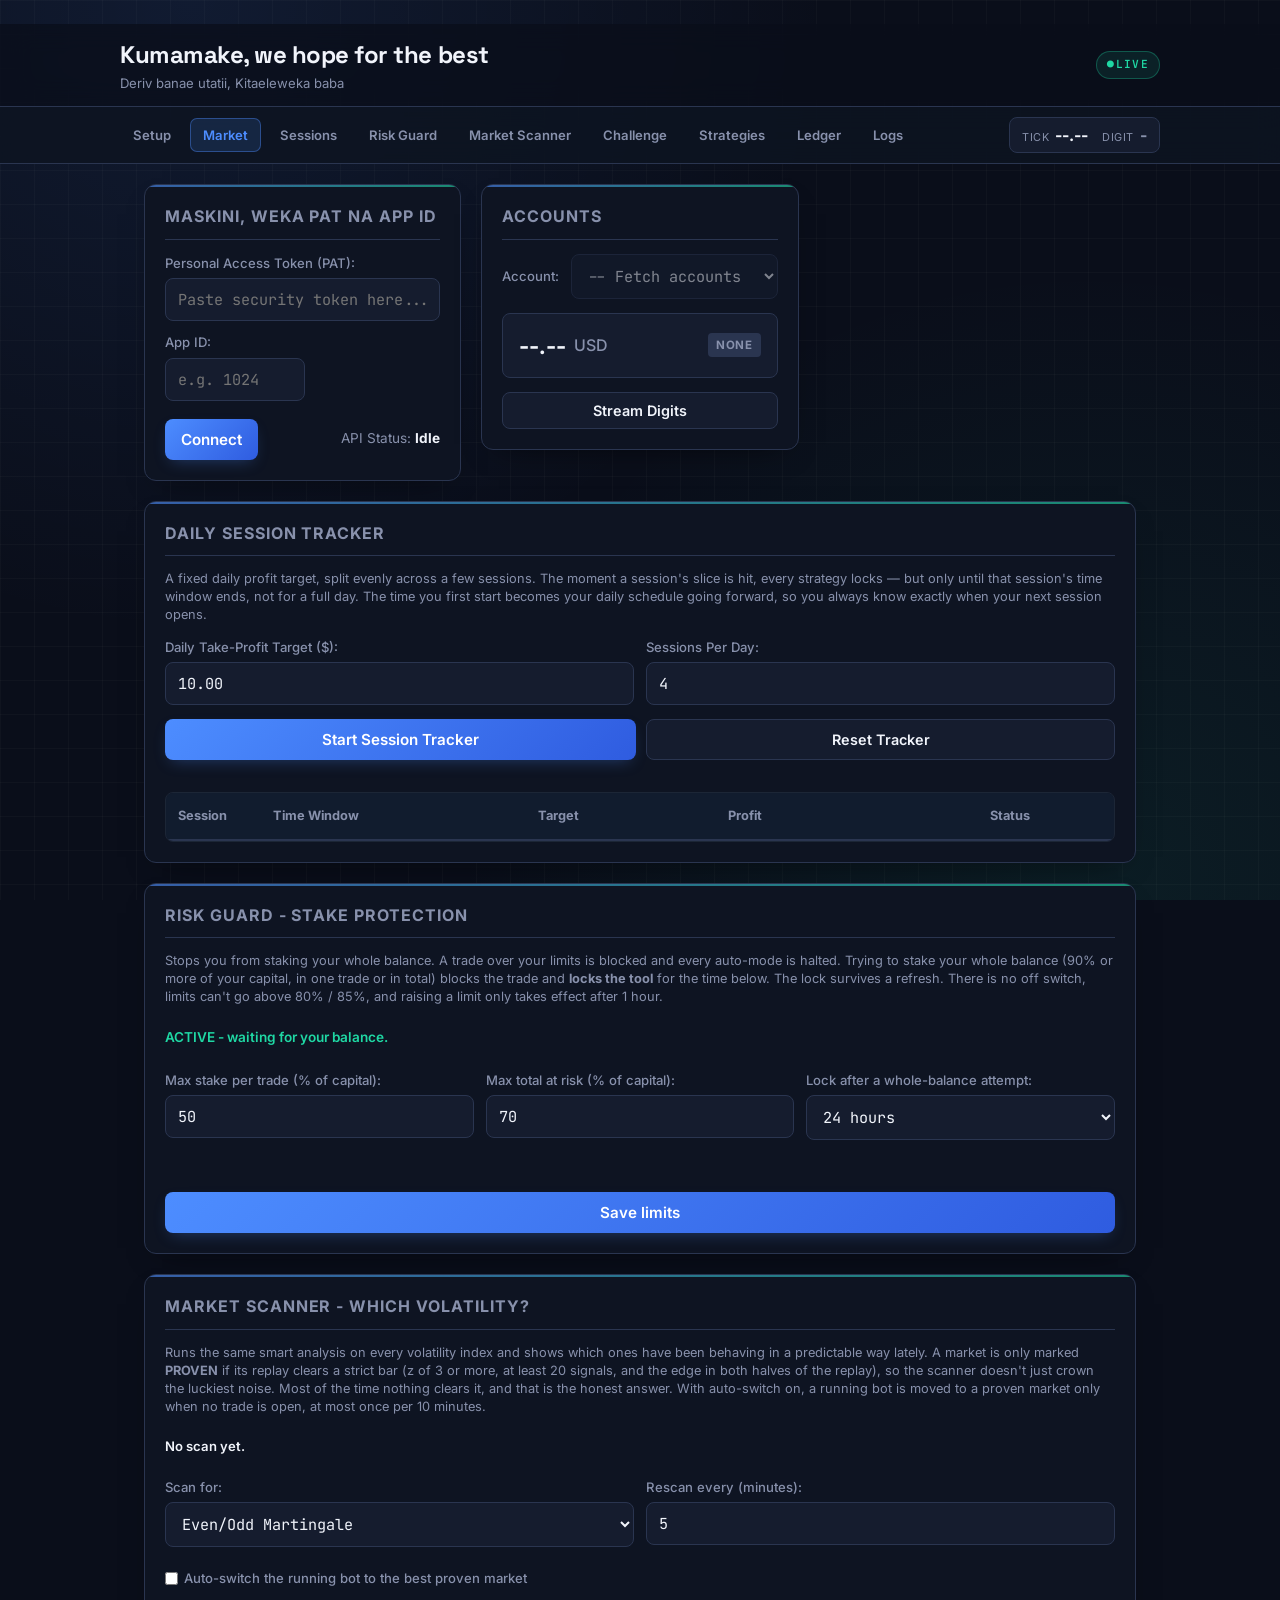
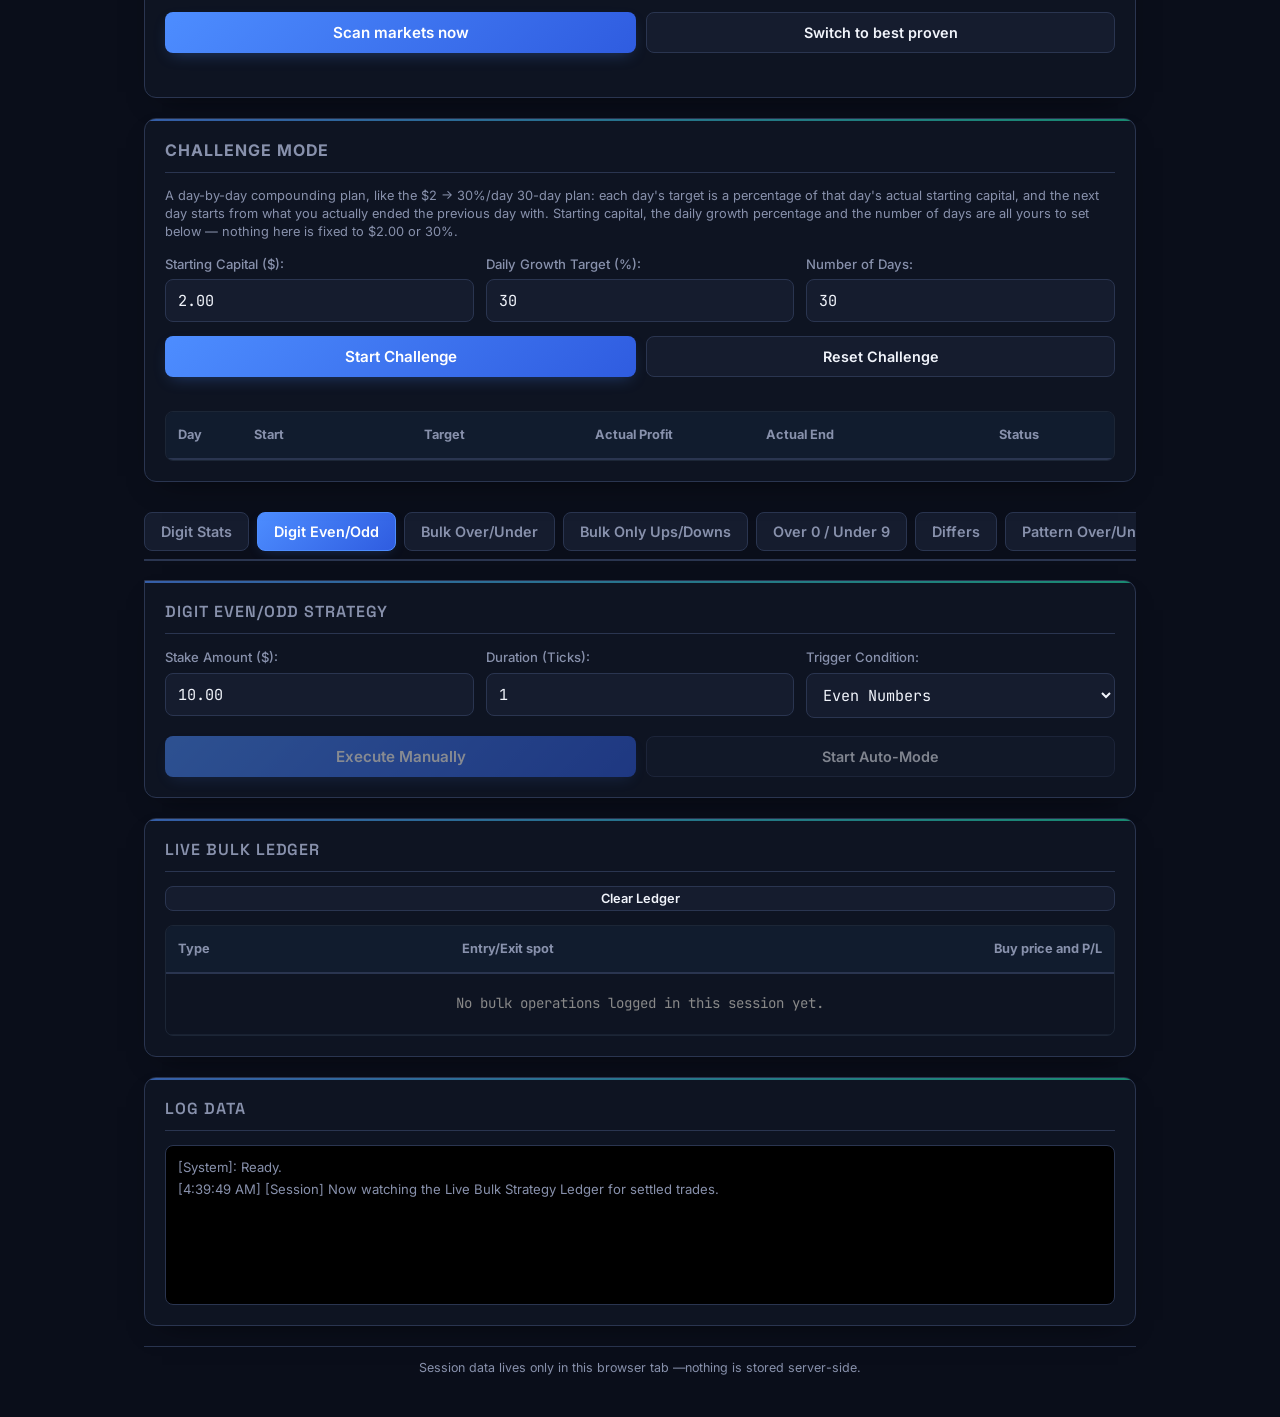
==== index.html @ 796b9112 "Add files via upload" ====
<!DOCTYPE html>
<html lang="en">

<head>
    <meta charset="UTF-8">
    <meta name="viewport" content="width=device-width, initial-scale=1.0">
    <title>WE, trade</title>
    <link rel="stylesheet" href="style.css">
</head>

<body>


    <div class="dashboard-container">

        <div class="app-topbar">
            <header>
                <h1>Kumamake, we hope for the best</h1>
                <p>Deriv banae utatii, Kitaeleweka baba</p>
            </header>
            <nav class="quick-nav">
                <div class="quick-nav-links">
                    <a href="#section-setup" class="quick-nav-link">Setup</a>
                    <a href="#section-market" class="quick-nav-link">Market</a>
                    <a href="#section-session" class="quick-nav-link">Sessions</a>
                    <a href="#section-riskguard" class="quick-nav-link">Risk Guard</a>
                    <a href="#section-scanner" class="quick-nav-link">Market Scanner</a>
                    <a href="#section-challenge" class="quick-nav-link">Challenge</a>
                    <a href="#section-strategies" class="quick-nav-link">Strategies</a>
                    <a href="#section-ledger" class="quick-nav-link">Ledger</a>
                    <a href="#section-logs" class="quick-nav-link">Logs</a>
                </div>
                <div class="quick-nav-ticker">
                    <span class="ticker-pair">
                        <span class="ticker-label">Tick</span>
                        <strong id="live-tick-value">--.--</strong>
                    </span>
                    <span class="ticker-pair">
                        <span class="ticker-label">Digit</span>
                        <strong id="live-digit-value" class="system-msg">-</strong>
                    </span>
                </div>
            </nav>
        </div>

        <!-- Credentials Panel -->
        <section class="card" id="section-setup">
            <h3><b>MASKINI, WEKA PAT NA APP ID</b></h3>
            <div class="form-row">
                <div class="form-group">
                    <label for="api-token">Personal Access Token (PAT):</label>
                    <input type="password" id="api-token" placeholder="Paste security token here...">
                </div>
                <div class="form-group" style="flex: 0 0 140px;">
                    <label for="app-id">App ID:</label>
                    <input type="text" id="app-id" placeholder="e.g. 1024">
                </div>
            </div>

            <div style="display: flex; justify-content: space-between; align-items: center; margin-top: 4px;">
                <button id="btn-fetch-accounts" class="btn-primary">Connect</button>
                <div style="font-size: 0.85rem; color: var(--text-secondary);">
                    API Status: <strong id="api-status" style="color: var(--text-primary);">Idle</strong>
                </div>
            </div>
        </section>
        <!-- tufetch accounts -->
        <section class="card" id="section-market">
            <h3><b>ACCOUNTS</b></h3>
            <div class="account-selection">
                <label for="account-dropdown">Account:</label>
                <select id="account-dropdown" disabled>
                    <option value="">-- Fetch accounts first --</option>
                </select>
            </div>

            <div class="balance-container-wrapper">
                <div class="balance-display">
                    <span id="active-balance">--.--</span>
                    <span id="active-currency">USD</span>
                    <div id="account-type-badge" class="badge">None</div>
                </div>

                <button id="btn-reset-balance" class="btn-secondary" style="display: none;">Reset Balance</button>
                <button id="btn-toggle-stream" class="btn-secondary" style="margin-top: 4px;"> Stream Digits
                    </button>

                <!-- deriv symbooo -->
                <div id="market-data-panel" style="display: none; margin-top: 12px; flex-direction: column; gap: 10px;">
                    <div class="form-group">
                        <label for="market-dropdown">Active Symbols:</label>
                        <select id="market-dropdown">
                            <option value="">-- Loading symbols... --</option>
                        </select>
                    </div>
                    <p style="font-size: 0.78rem; color: var(--text-secondary);">
                        Live tick &amp; last digit are pinned in the top bar &mdash; visible on every tab.
                    </p>
                </div>
            </div>
        </section>

        <!-- Daily Session Tracker -->
        <section class="card" id="section-session">
            <h3><b>DAILY SESSION TRACKER</b></h3>
            <p style="font-size: 0.8rem; color: var(--text-secondary);">
                A fixed daily profit target, split evenly across a few sessions. The moment a session's slice
                is hit, every strategy locks &mdash; but only until that session's time window ends, not for a
                full day. The time you first start becomes your daily schedule going forward, so you always
                know exactly when your next session opens.
            </p>

            <div class="form-row" id="session-setup-row">
                <div class="form-group">
                    <label for="session-daily-target">Daily Take-Profit Target ($):</label>
                    <input type="number" id="session-daily-target" value="10.00" min="0.50" step="0.50">
                </div>
                <div class="form-group">
                    <label for="session-count">Sessions Per Day:</label>
                    <input type="number" id="session-count" value="4" min="2" max="8" step="1">
                </div>
            </div>

            <div style="display: flex; gap: 10px;">
                <button id="btn-start-session" class="btn-primary" style="flex: 1;">Start Session Tracker</button>
                <button id="btn-reset-session" class="btn-secondary" style="flex: 1;">Reset Tracker</button>
            </div>

            <div id="session-status-banner" class="challenge-banner" style="display: none;"></div>

            <p id="session-schedule-note" style="font-size: 0.78rem; color: var(--text-secondary); margin-top: 4px;"></p>

            <div class="balance-display" id="session-progress-display"
                style="display: none; flex-direction: column; align-items: stretch; gap: 8px;">
                <div
                    style="display: flex; justify-content: space-between; flex-wrap: wrap; gap: 6px; font-size: 0.85rem; font-family: var(--font-body); color: var(--text-secondary); font-weight: 500;">
                    <span id="session-current-label" style="color: var(--text-primary);">Day 1 &middot; Session 1 of 4</span>
                    <span>Session P/L: <strong id="session-profit-label" style="color: var(--text-primary);">0.00</strong>
                        / <strong id="session-target-label" style="color: var(--text-primary);">0.00</strong> USD</span>
                </div>
                <div class="challenge-progress-track">
                    <div id="session-progress-fill" class="challenge-progress-fill"></div>
                </div>
            </div>

            <div class="table-container" style="max-height: 480px;">
                <table class="ledger-table challenge-table">
                    <thead>
                        <tr>
                            <th style="width: 10%;">Session</th>
                            <th style="width: 28%;">Time Window</th>
                            <th style="width: 20%;">Target</th>
                            <th style="width: 20%;">Profit</th>
                            <th style="width: 22%; text-align: center;">Status</th>
                        </tr>
                    </thead>
                    <tbody id="session-table-body">
                        <!-- populated dynamically by app.js -->
                    </tbody>
                </table>
            </div>
        </section>

        <!-- Compounding Challenge Mode -->
        <!-- Risk Guard: stake protection -->
        <section class="card" id="section-riskguard">
            <h3><b>RISK GUARD - STAKE PROTECTION</b></h3>
            <p style="font-size: 0.8rem; color: var(--text-secondary); margin-bottom: 8px;">
                Stops you from staking your whole balance. A trade over your limits is blocked and every auto-mode is halted.
                Trying to stake your whole balance (90% or more of your capital, in one trade or in total) blocks the trade and
                <strong>locks the tool</strong> for the time below. The lock survives a refresh. There is no off switch, limits can't
                go above 80% / 85%, and raising a limit only takes effect after 1 hour.
            </p>
            <div id="rg-status" style="font-size: 0.85rem; font-weight: 600; margin-bottom: 10px;">ACTIVE - waiting for your balance.</div>
            <div class="form-row">
                <div class="form-group"><label>Max stake per trade (% of capital):</label>
                    <input type="number" id="rg-max-trade" value="50" min="5" max="80" step="5"></div>
                <div class="form-group"><label>Max total at risk (% of capital):</label>
                    <input type="number" id="rg-max-exposure" value="70" min="5" max="85" step="5"></div>
                <div class="form-group"><label>Lock after a whole-balance attempt:</label>
                    <select id="rg-lock-hours">
                        <option value="1">1 hour</option><option value="6">6 hours</option><option value="12">12 hours</option>
                        <option value="24" selected>24 hours</option><option value="72">72 hours</option>
                    </select></div>
            </div>
            <p id="rg-pending" style="font-size: 0.75rem; color: var(--text-secondary); min-height: 1em; margin-top: 6px;"></p>
            <button id="btn-rg-save" class="btn-primary" style="margin-top: 6px; width: 100%;">Save limits</button>
        </section>

        <!-- Market Scanner -->
        <section class="card" id="section-scanner">
            <h3><b>MARKET SCANNER - WHICH VOLATILITY?</b></h3>
            <p style="font-size: 0.8rem; color: var(--text-secondary); margin-bottom: 8px;">
                Runs the same smart analysis on every volatility index and shows which ones have been behaving in a predictable way lately.
                A market is only marked <strong>PROVEN</strong> if its replay clears a strict bar (z of 3 or more, at least 20 signals, and the edge
                in both halves of the replay), so the scanner doesn't just crown the luckiest noise. Most of the time nothing clears it, and that is
                the honest answer. With auto-switch on, a running bot is moved to a proven market only when no trade is open, at most once per 10 minutes.
            </p>
            <div id="sc-status" style="font-size: 0.82rem; font-weight: 600; margin-bottom: 8px;">No scan yet.</div>
            <div class="form-row">
                <div class="form-group"><label>Scan for:</label>
                    <select id="sc-mode"><option value="EVENODD" selected>Even/Odd Martingale</option><option value="MAGIC">Magic Recovery (its current trade)</option></select></div>
                <div class="form-group"><label>Rescan every (minutes):</label>
                    <input type="number" id="sc-interval" value="5" min="2" max="60" step="1"></div>
            </div>
            <label style="display: flex; align-items: center; gap: 6px; font-size: 0.82rem; margin-top: 8px;">
                <input type="checkbox" id="sc-auto" style="width: auto;"> Auto-switch the running bot to the best proven market</label>
            <div style="display: flex; gap: 10px; margin-top: 10px;">
                <button id="btn-sc-scan" class="btn-primary" style="flex: 1;">Scan markets now</button>
                <button id="btn-sc-switch" class="btn-secondary" style="flex: 1;">Switch to best proven</button>
            </div>
            <div id="sc-results" style="margin-top: 10px; overflow-x: auto;"></div>
        </section>

        <section class="card" id="section-challenge">
            <h3><b>CHALLENGE MODE</b></h3>
            <p style="font-size: 0.8rem; color: var(--text-secondary);">
                A day-by-day compounding plan, like the $2 &rarr; 30%/day 30-day plan: each day's target is a
                percentage of that day's actual starting capital, and the next day starts from what you actually
                ended the previous day with. Starting capital, the daily growth percentage and the number of days
                are all yours to set below &mdash; nothing here is fixed to $2.00 or 30%.
            </p>

            <div class="form-row" id="challenge-setup-row">
                <div class="form-group">
                    <label for="challenge-starting-capital">Starting Capital ($):</label>
                    <input type="number" id="challenge-starting-capital" value="2.00" min="0.10" step="0.10">
                </div>
                <div class="form-group">
                    <label for="challenge-daily-pct">Daily Growth Target (%):</label>
                    <input type="number" id="challenge-daily-pct" value="30" min="1" max="200" step="1">
                </div>
                <div class="form-group">
                    <label for="challenge-days">Number of Days:</label>
                    <input type="number" id="challenge-days" value="30" min="1" max="365" step="1">
                </div>
            </div>

            <div style="display: flex; gap: 10px;">
                <button id="btn-start-challenge" class="btn-primary" style="flex: 1;">Start Challenge</button>
                <button id="btn-reset-challenge" class="btn-secondary" style="flex: 1;">Reset Challenge</button>
            </div>

            <div id="challenge-status-banner" class="challenge-banner" style="display: none;"></div>

            <div class="balance-display" id="challenge-progress-display"
                style="display: none; flex-direction: column; align-items: stretch; gap: 8px;">
                <div
                    style="display: flex; justify-content: space-between; flex-wrap: wrap; gap: 6px; font-size: 0.85rem; font-family: var(--font-body); color: var(--text-secondary); font-weight: 500;">
                    <span id="challenge-current-label" style="color: var(--text-primary);">Day 1 of 30</span>
                    <span>Day P/L: <strong id="challenge-profit-label" style="color: var(--text-primary);">0.00</strong>
                        / <strong id="challenge-target-label" style="color: var(--text-primary);">0.00</strong> USD</span>
                </div>
                <div class="challenge-progress-track">
                    <div id="challenge-progress-fill" class="challenge-progress-fill"></div>
                </div>
            </div>

            <div style="display: flex; justify-content: flex-end; margin-top: 6px;">
                <button id="btn-toggle-challenge-table" class="btn-secondary" style="padding: 6px 14px; font-size: 0.8rem;">View All Days</button>
            </div>

            <div class="table-container" style="max-height: 480px;">
                <table class="ledger-table challenge-table">
                    <thead>
                        <tr>
                            <th style="width: 8%;">Day</th>
                            <th style="width: 18%;">Start</th>
                            <th style="width: 18%;">Target</th>
                            <th style="width: 18%;">Actual Profit</th>
                            <th style="width: 18%;">Actual End</th>
                            <th style="width: 20%; text-align: center;">Status</th>
                        </tr>
                    </thead>
                    <tbody id="challenge-table-body">
                        <!-- populated dynamically by app.js -->
                    </tbody>
                </table>
            </div>
        </section>

        <!--Strategy Tabs Navigation -->
        <div class="tabs-navigation" id="section-strategies">
            <button class="tab-btn" data-target="tab-digit-stats">Digit Stats</button>
            <button class="tab-btn active" data-target="tab-even-odd">Digit Even/Odd</button>
            <button class="tab-btn" data-target="tab-bulk-ou">Bulk Over/Under</button>
            <button class="tab-btn" data-target="tab-bulk-oud">Bulk Only Ups/Downs</button>
            <button class="tab-btn" data-target="tab-bulk-eo">Over 0 / Under 9</button>
            <button class="tab-btn" data-target="tab-bulk-tn">Differs</button>
            <button class="tab-btn" data-target="tab-pattern-ou">Pattern Over/Under</button>
            <button class="tab-btn" data-target="tab-pattern-o1u8">Over 1 / Under 8</button>
            <button class="tab-btn" data-target="tab-rise-fall">Rise/Fall Signal</button>
            <button class="tab-btn" data-target="tab-bulk-rf">Bulk Rise/Fall</button>
            <button class="tab-btn" data-target="tab-hedging">Hedging Tool</button>
            <button class="tab-btn" data-target="tab-run-flip">Counter-Trend Runs</button>
            <button class="tab-btn" data-target="tab-parity-beast">Even/Odd Martingale</button>
            <button class="tab-btn" data-target="tab-sentinel">Sentinel (Flat Differs)</button>
            <button class="tab-btn" data-target="tab-under-edge">Under Edge (Under Only)</button>
            <button class="tab-btn" data-target="tab-magic">Magic Recovery</button>
        </div>

        <div class="focus-bar" id="focus-bar" style="display: none;">
            <span class="system-msg">Focus mode: showing this strategy + the ledger only.</span>
            <button id="btn-exit-focus" class="btn-secondary">Show Full Dashboard</button>
        </div>

       <!-- STRATEGY 3:-->
<section class="card tab-content" id="tab-bulk-eo">
    <h3>Over 0 / Under 9</h3>
    <p style="font-size: 0.8rem; color: var(--text-secondary); margin-bottom: 8px;">
        Pick a side, hit start - it arms and fires continuously on that side, the same way Bulk Over 2 does. The moment each trade settles, it immediately fires the next one with the freshly compounded stake. Stake = previous stake + that trade's profit/loss, floored at your base stake so a loss can't zero it out, and capped at a multiple of base stake for safety. Runs non-stop until your Strategy Take-Profit or Max Runs is hit, or you stop it.
    </p>
    <div class="form-row">
        <div class="form-group">
            <label>Side:</label>
            <select id="edge-side-select">
                <option value="OVER0">Over 0</option>
                <option value="UNDER9">Under 9</option>
            </select>
        </div>
        <div class="form-group">
            <label>Base Stake:</label>
            <input type="number" id="trade-stake-edge" value="5.00" min="0.50" step="0.50">
        </div>
        <div class="form-group">
            <label>Duration (Ticks):</label>
            <input type="number" id="trade-duration-edge" value="1" min="1" max="10">
        </div>
    </div>
    <div class="form-row" style="margin-top: 10px;">
        <div class="form-group">
            <label>Strategy Take-Profit ($):</label>
            <input type="number" id="take-profit-edge" value="10.00" min="0" step="0.50"
                title="Strategy stops itself once cumulative session profit reaches this amount">
        </div>
        <div class="form-group">
            <label>Max Stake Multiplier:</label>
            <input type="number" id="max-multiplier-edge" value="5" min="1" step="1"
                title="If the compounded stake would exceed Base Stake x this number, it resets back to Base Stake">
        </div>
    </div>
    <div class="form-row" style="margin-top: 10px;">
        <div class="form-group">
            <label>Max Runs:</label>
            <input type="number" id="max-runs-edge" value="50" min="1" step="1"
                title="Strategy stops itself once this many trades have been fired, even if Take-Profit hasn't been hit">
        </div>
    </div>
    <div id="edge-status-box" style="margin-top: 10px; padding: 10px 12px; border-radius: 8px; border: 1px solid var(--border-color); background: var(--bg-surface); font-size: 0.82rem; color: var(--text-secondary);">
        <strong>Status:</strong> <span id="edge-status-text">Idle</span>
    </div>
    <div style="display: flex; gap: 10px; margin-top: 14px;">
        <button id="btn-toggle-edge-rotation" class="btn-primary" style="background-color: var(--accent-green); flex: 1;">Start
            Over 0/Under 9</button>
    </div>
</section>
<section class="card tab-content" id="tab-bulk-tn">
    <h3>Differs Execution</h3>
    <p style="font-size: 0.8rem; color: var(--text-secondary); margin-bottom: 8px;">
        Fires a Differs contract on this tick for the digit selected below.
    </p>
    <div class="form-row">
        <div class="form-group">
            <label>Stake (Per Trade):</label>
            <input type="number" id="trade-stake-tn" value="5.00" min="0.50" step="0.50">
        </div>
        <div class="form-group">
            <label>Duration (Ticks):</label>
            <input type="number" id="trade-duration-tn" value="1" min="1" max="10">
        </div>
        <div class="form-group">
            <label>Digit (0-9):</label>
            <input type="number" id="trade-digit-tn" value="5" min="0" max="9">
        </div>
    </div>
    <div class="form-row" style="margin-top: 10px;">
        <div class="form-group" style="flex-direction: row; align-items: center; gap: 8px;">
            <input type="checkbox" id="auto-predict-tn" style="width: auto;">
            <label for="auto-predict-tn" style="margin: 0;">Auto-Predict Digit (Hot digit, last 20 ticks)</label>
        </div>
        <div class="form-group">
            <label>Currently Predicted:</label>
            <input type="text" id="predicted-digit-tn-display" value="--" readonly disabled>
        </div>
    </div>
    <div class="form-row" style="margin-top: 10px;">
        <div class="form-group" style="flex-direction: row; align-items: center; gap: 8px;">
            <input type="checkbox" id="rotate-digits-tn" style="width: auto;">
            <label for="rotate-digits-tn" style="margin: 0;">Rotate Digit Each Cycle (0 &rarr; 9 &rarr; 1 &rarr; 8 &rarr; 2 &rarr; 7 &rarr; 3 &rarr; 6 &rarr; 4 &rarr; 5, repeat)</label>
        </div>
        <div class="form-group">
            <label>Next Digit:</label>
            <input type="text" id="rotate-digit-tn-display" value="0" readonly disabled>
        </div>
    </div>
    <p style="font-size: 0.78rem; color: var(--text-secondary); margin-top: 2px;">
        When on, every fire (manual or auto) uses the next digit in the rotation instead of the fixed Digit field
        above &mdash; spreading trades across all 10 digits instead of hammering one. Overrides Auto-Predict when
        both are checked.
    </p>
    <div class="form-row" style="margin-top: 10px;">
        <div class="form-group">
            <label>Contracts Per Tick (Max Trades Cap):</label>
            <input type="number" id="max-trades-tn" value="10" min="1" max="100"
                title="How many Differ contracts to fire on the same tick each time it buys (e.g. 5 = 5 Differ contracts at once)">
        </div>
    </div>
    <div style="display: flex; gap: 10px; margin-top: 14px;">
        <button id="btn-buy-tn" class="btn-primary" style="background-color: var(--accent-green); flex: 1;">Buy
            Differ Manually</button>
        <button id="btn-toggle-auto-tn" class="btn-secondary" style="flex: 1;">Auto Bulk Mode</button>
    </div>

    <div class="form-row" style="margin-top: 10px;">
        <div class="form-group" style="flex-direction: row; align-items: center; gap: 8px;">
            <input type="checkbox" id="loop-until-target-tn" style="width: auto;">
            <label for="loop-until-target-tn" style="margin: 0;">Keep trading until session target is hit</label>
        </div>
    </div>
    <p style="font-size: 0.78rem; color: var(--text-secondary); margin-top: 2px;">
        When on, Auto Bulk Mode won't stop after one batch &mdash; it keeps re-firing on its own until your
        Session Tracker's daily take-profit target is reached (or you stop it manually). Requires the Session
        Tracker to be running.
    </p>
    <div class="balance-display" id="tn-loop-status" style="display: none; padding: 10px 12px; font-size: 0.85rem; justify-content: space-between; margin-top: 6px;">
        <span>Cycles Fired: <strong id="tn-loop-cycle-count">0</strong></span>
        <span>Status: <strong id="tn-loop-status-text" class="system-msg">Running</strong></span>
    </div>
</section>
        <!-- TAB: Last digit statistics (Deriv-style percentages for the selected market) -->
        <section class="card tab-content" id="tab-digit-stats" style="flex-direction: column;">
            <h3>Last Digit Statistics</h3>
            <p style="font-size: 0.8rem; color: var(--text-secondary); margin-bottom: 8px;">
                The same percentages Deriv shows under "Last digit prediction", for whichever market is selected
                above. Green is the most frequent digit, red the least frequent, and the white box is the latest digit.
            </p>
                    <div id="digit-stats-panel" class="digit-stats-panel">
                        <div class="digit-stats-head">
                            <span class="digit-stats-title">Last digit statistics</span>
                            <select id="digit-stats-size" title="How many of the latest ticks the percentages are counted over (Deriv's default is 1000)">
                                <option value="100">100 ticks</option>
                                <option value="500">500 ticks</option>
                                <option value="1000" selected>1000 ticks</option>
                                <option value="5000">5000 ticks</option>
                            </select>
                        </div>
                        <div class="digit-stats-grid" id="digit-stats-grid"></div>
                        <div class="digit-stats-foot" id="digit-stats-foot">Waiting for ticks&hellip;</div>
                    </div>
        </section>

        <section class="card tab-content active" id="tab-even-odd">
            <h3>Digit Even/Odd Strategy</h3>
            <div class="form-row">
                <div class="form-group">
                    <label>Stake Amount ($):</label>
                    <input type="number" id="trade-stake-eo" value="10.00" min="0.50" step="0.50">
                </div>
                <div class="form-group">
                    <label>Duration (Ticks):</label>
                    <input type="number" id="trade-duration-eo" value="1" min="1" max="10">
                </div>
                <div class="form-group">
                    <label>Trigger Condition:</label>
                    <select id="strategy-mode-eo">
                        <option value="DIGITEVEN">Even Numbers</option>
                        <option value="DIGITODD">Odd Numbers</option>
                    </select>
                </div>
            </div>
            <div style="display: flex; gap: 10px; margin-top: 4px;">
                <button id="btn-buy-eo" class="btn-primary" style="background-color: var(--accent-green); flex: 1;"
                    disabled>Execute Manually</button>
                <button id="btn-toggle-auto-eo" class="btn-secondary" style="flex: 1;" disabled>Start Auto-Mode</button>
            </div>
        </section>
        <!-- STRATEGY 5 -->
        <section class="card tab-content" id="tab-pattern-ou">
            <h3>Pattern Over/Under</h3>
            <p style="font-size: 0.8rem; color: var(--text-secondary); margin-bottom: 8px;">
                Watches the latest ticks. If the Over 2 trigger digits (2,0 by default; any number of digits works) land back-to-back (in the order typed or reversed), it fires an
                Over 2 contract. If the Under 7 trigger digits (7,9 by default) land back-to-back (in the order typed or reversed), it fires an Under 7 contract. Both triggers can be changed below at any time.
                One button drives both directions automatically &mdash; no manual side selection needed.
                <strong>Each pattern fires a burst of trades back-to-back:</strong> the Over/Under, then <strong>Differs runs on that same barrier digit</strong> (2 by default, set below), each sent the instant the
                previous trade settles and with the stake compounded (previous stake + its profit, never below your base stake).
                <strong>If any trade loses</strong>, the burst stops and an <strong>Even/Odd martingale recovery</strong> takes over: it waits for a strike
                (the chosen number of even or odd digits in a row) and trades the opposite, with the stake multiplied. A win ends it;
                at most 2 recovery trades are made, then the normal pattern watching resumes.
                Otherwise it stops after the burst and waits for the next pattern. Max Trades counts every trade (with the default 2 Differs runs, that is 3 per pattern).
            </p>
            <div class="form-row">
                <div class="form-group">
                    <label>Stake ($):</label>
                    <input type="number" id="trade-stake-pou" value="5.00" min="0.50" step="0.50">
                </div>
                <div class="form-group">
                    <label>Duration (Ticks):</label>
                    <input type="number" id="trade-duration-pou" value="1" min="1" max="10">
                </div>
                <div class="form-group">
                    <label>Max Trades Run Cap:</label>
                    <input type="number" id="max-trades-pou" value="10" min="1" max="100"
                        title="Total cumulative trades to run before auto-stopping">
                </div>
                <div class="form-group">
                    <label>Differs Runs After Trigger:</label>
                    <input type="number" id="differs-runs-pou" value="2" min="1" max="5" step="1"
                        title="After the Over/Under trade settles, this many Differs trades (on the same barrier digit) fire back-to-back, each on the very next tick">
                </div>
            </div>
            <div class="form-row">
                <div class="form-group">
                    <label>Differs Digit (blank = barrier digit):</label>
                    <input type="number" id="differs-digit-pou" min="0" max="9" step="1" placeholder="auto"
                        title="Optional. Pick the digit (0-9) to trade Differs on. Each Differs run waits until that digit is touched (prints) on the tick stream, then buys immediately so it enters on the very next tick. Leave blank to fire straight away on the pattern's barrier digit.">
                </div>
            </div>
            <div class="form-row">
                <div class="form-group">
                    <label>Even/Odd Recovery After Loss:</label>
                    <select id="rec-on-pou" title="After a lost trade the burst stops and an Even/Odd martingale takes over for up to 2 trades, then the normal pattern resumes">
                        <option value="on" selected>On</option>
                        <option value="off">Off (finish the burst)</option>
                    </select>
                </div>
                <div class="form-group">
                    <label>Strike (same-parity digits):</label>
                    <input type="number" id="rec-strike-pou" value="3" min="2" max="8" step="1"
                        title="Recovery waits for this many even (or odd) digits in a row, then trades the opposite">
                </div>
                <div class="form-group">
                    <label>Martingale &times;:</label>
                    <input type="number" id="rec-mult-pou" value="2.1" min="1.1" max="5" step="0.1"
                        title="Each recovery trade's stake = the previous (losing) stake times this">
                </div>
                <div class="form-group">
                    <label>Max Recovery Stake ($):</label>
                    <input type="number" id="rec-cap-pou" value="50" min="1" step="1"
                        title="A recovery stake is never allowed above this">
                </div>
            </div>

                        <div class="form-row">
                <div class="form-group">
                    <label>Over 2 trigger (any number of digits):</label>
                    <input type="text" id="trigger-pou-over" value="2,0" maxlength="20" autocomplete="off"
                        title="1 to 8 digits that must land back-to-back to fire Over 2, in the order typed or reversed (e.g. 2 = just a 2; 2,0 = 2 then 0 or 0 then 2; 2,0,5 = 2,0,5 or 5,0,2). Editable any time, even while running.">
                </div>
                <div class="form-group">
                    <label>Under 7 trigger (any number of digits):</label>
                    <input type="text" id="trigger-pou-under" value="7,9" maxlength="20" autocomplete="off"
                        title="1 to 8 digits that must land back-to-back to fire Under 7, in the order typed or reversed (e.g. 7 = just a 7; 7,9 = 7 then 9 or 9 then 7; 7,9,3 = 7,9,3 or 3,9,7). Editable any time, even while running.">
                </div>
            </div>

<div class="balance-display" style="padding: 12px; font-size: 0.9rem; justify-content: space-between;">
                <span>Watching digits: <strong id="pattern-digit-history">-- --</strong></span>
                <span>Last Match: <strong id="pattern-last-match" class="system-msg">None</strong></span>
            </div>

            <div style="display: flex; gap: 10px; margin-top: 4px;">
                <button id="btn-toggle-auto-pou" class="btn-secondary" style="flex: 1;" disabled>Pattern auto
                    detector</button>
            </div>
        </section>

        <!-- STRATEGY 7: Pattern Over 1 / Under 8 -->
        <section class="card tab-content" id="tab-pattern-o1u8">
            <h3>Pattern Over 1 / Under 8</h3>
            <p style="font-size: 0.8rem; color: var(--text-secondary); margin-bottom: 8px;">
                Watches the last two ticks. If the same digit lands twice in a row and it is one of the Over 1 trigger digits (0 or 1 by default), it fires an
                Over 1 contract. If it is one of the Under 8 trigger digits (8 or 9 by default), it fires an Under 8
                contract. One button drives both directions automatically &mdash; no manual side selection needed.
                <strong>Each pattern fires a burst of trades back-to-back:</strong> the Over/Under, then <strong>Differs runs on that same barrier digit</strong> (2 by default, set below), each sent the instant the
                previous trade settles and with the stake compounded (previous stake + its profit, never below your base stake).
                <strong>If any trade loses</strong>, the burst stops and an <strong>Even/Odd martingale recovery</strong> takes over: it waits for a strike
                (the chosen number of even or odd digits in a row) and trades the opposite, with the stake multiplied. A win ends it;
                at most 2 recovery trades are made, then the normal pattern watching resumes.
                Otherwise it stops after the burst and waits for the next pattern. Max Trades counts every trade (with the default 2 Differs runs, that is 3 per pattern).
            </p>
            <div class="form-row">
                <div class="form-group">
                    <label>Stake ($):</label>
                    <input type="number" id="trade-stake-po18" value="5.00" min="0.50" step="0.50">
                </div>
                <div class="form-group">
                    <label>Duration (Ticks):</label>
                    <input type="number" id="trade-duration-po18" value="1" min="1" max="10">
                </div>
                <div class="form-group">
                    <label>Max Trades Run Cap:</label>
                    <input type="number" id="max-trades-po18" value="10" min="1" max="100"
                        title="Total cumulative trades to run before auto-stopping">
                </div>
                <div class="form-group">
                    <label>Differs Runs After Trigger:</label>
                    <input type="number" id="differs-runs-po18" value="2" min="1" max="5" step="1"
                        title="After the Over/Under trade settles, this many Differs trades (on the same barrier digit) fire back-to-back, each on the very next tick">
                </div>
            </div>
            <div class="form-row">
                <div class="form-group">
                    <label>Even/Odd Recovery After Loss:</label>
                    <select id="rec-on-po18" title="After a lost trade the burst stops and an Even/Odd martingale takes over for up to 2 trades, then the normal pattern resumes">
                        <option value="on" selected>On</option>
                        <option value="off">Off (finish the burst)</option>
                    </select>
                </div>
                <div class="form-group">
                    <label>Strike (same-parity digits):</label>
                    <input type="number" id="rec-strike-po18" value="3" min="2" max="8" step="1"
                        title="Recovery waits for this many even (or odd) digits in a row, then trades the opposite">
                </div>
                <div class="form-group">
                    <label>Martingale &times;:</label>
                    <input type="number" id="rec-mult-po18" value="2.1" min="1.1" max="5" step="0.1"
                        title="Each recovery trade's stake = the previous (losing) stake times this">
                </div>
                <div class="form-group">
                    <label>Max Recovery Stake ($):</label>
                    <input type="number" id="rec-cap-po18" value="50" min="1" step="1"
                        title="A recovery stake is never allowed above this">
                </div>
            </div>

                        <div class="form-row">
                <div class="form-group">
                    <label>Over 1 trigger (digits repeated twice):</label>
                    <input type="text" id="trigger-po18-over" value="0,1" maxlength="20" autocomplete="off"
                        title="Digits that, when the SAME digit lands twice in a row, fire Over 1 (e.g. 0,1 = 0,0 or 1,1). Editable any time, even while running.">
                </div>
                <div class="form-group">
                    <label>Under 8 trigger (digits repeated twice):</label>
                    <input type="text" id="trigger-po18-under" value="8,9" maxlength="20" autocomplete="off"
                        title="Digits that, when the SAME digit lands twice in a row, fire Under 8 (e.g. 8,9 = 8,8 or 9,9). Editable any time, even while running.">
                </div>
            </div>

<div class="balance-display" style="padding: 12px; font-size: 0.9rem; justify-content: space-between;">
                <span>Watching digits: <strong id="po18-digit-history">-- --</strong></span>
                <span>Last Match: <strong id="po18-last-match" class="system-msg">None</strong></span>
            </div>

            <div style="display: flex; gap: 10px; margin-top: 4px;">
                <button id="btn-toggle-auto-po18" class="btn-secondary" style="flex: 1;" disabled>Start Over 1 / Under 8
                    Auto-Mode</button>
            </div>
        </section>

        <!-- STRATEGY: Sentinel (flat-stake Differs + edge audit) -->
        <section class="card tab-content" id="tab-sentinel">
            <h3>Sentinel &mdash; Flat-Stake Differs with an Edge Audit</h3>
            <p style="font-size: 0.8rem; color: var(--text-secondary); margin-bottom: 8px;">
                The strategy I would run myself. Synthetic indices are random, so no pattern can beat them; every contract carries a small built-in cost, and
                <strong>Digit Differs is the cheapest one</strong> (about 90% win chance, around 1.4% expected cost per dollar staked, versus roughly 2.5% on Rise/Fall).
                So Sentinel is about <strong>damage control, not prediction</strong>: it trades Differs on the digit that just printed (bought the instant it prints, so it enters on the very next tick),
                with a <strong>flat stake &mdash; no martingale, no compounding</strong>, a minimum gap between trades, an automatic pause after a losing streak,
                and hard run limits (stop loss, take profit, max trades). The <strong>Edge Audit</strong> below compares your real win rate with the break-even win rate implied by the actual payouts,
                with a 95% confidence range, so the numbers (not hope) tell you whether to keep going. Expect it to hover slightly below break-even; its job is to keep losses small and slow.
            </p>
            <div class="form-row">
                <div class="form-group">
                    <label>Stake ($):</label>
                    <input type="number" id="sen-stake" value="1.00" min="0.50" step="0.50">
                </div>
                <div class="form-group">
                    <label>Duration (Ticks):</label>
                    <input type="number" id="sen-duration" value="1" min="1" max="10">
                </div>
                <div class="form-group">
                    <label>Min Ticks Between Trades:</label>
                    <input type="number" id="sen-gap" value="5" min="1" max="200"
                        title="Pacing: after a trade is placed, wait at least this many ticks before the next one">
                </div>
                <div class="form-group">
                    <label>Max Trades:</label>
                    <input type="number" id="sen-max" value="50" min="1" max="1000">
                </div>
            </div>
            <div class="form-row">
                <div class="form-group">
                    <label>Pause After Losses In A Row:</label>
                    <input type="number" id="sen-streak" value="2" min="1" max="10"
                        title="After this many consecutive losses the strategy pauses (no new trades)">
                </div>
                <div class="form-group">
                    <label>Pause Length (Ticks):</label>
                    <input type="number" id="sen-pause" value="30" min="1" max="1000">
                </div>
                <div class="form-group">
                    <label>Run Stop Loss ($):</label>
                    <input type="number" id="sen-sl" value="10" min="1" step="1"
                        title="Stops the strategy when this run's net result falls to minus this amount">
                </div>
                <div class="form-group">
                    <label>Run Take Profit ($):</label>
                    <input type="number" id="sen-tp" value="5" min="1" step="1"
                        title="Stops the strategy when this run's net result reaches plus this amount">
                </div>
            </div>

            <div class="balance-display" style="padding: 12px; font-size: 0.9rem; justify-content: space-between; flex-wrap: wrap; gap: 6px;">
                <span>Status: <strong id="sen-status" class="system-msg">Idle</strong></span>
                <span>Run P/L: <strong id="sen-net">$0.00</strong></span>
                <span>Trades: <strong id="sen-trades">0</strong> (<span id="sen-wl">0W / 0L</span>)</span>
            </div>
            <div class="balance-display" style="padding: 12px; font-size: 0.85rem; justify-content: space-between; flex-wrap: wrap; gap: 6px;">
                <span>Win rate: <strong id="sen-winrate">--</strong></span>
                <span>95% range: <strong id="sen-range">--</strong></span>
                <span>Break-even: <strong id="sen-breakeven">--</strong></span>
                <span>Edge: <strong id="sen-edge">--</strong></span>
            </div>
            <div style="font-size: 0.8rem; color: var(--text-secondary); margin: 4px 0 8px 0;">
                Edge Audit verdict: <strong id="sen-verdict">Collecting data...</strong>
            </div>

            <div style="display: flex; gap: 10px; margin-top: 4px;">
                <button id="btn-toggle-sentinel" class="btn-secondary" style="flex: 1;" disabled>Start Sentinel</button>
            </div>
        </section>

        <!-- STRATEGY: Under Edge (Under-only specialist with live payout comparison + edge audit) -->
        <section class="card tab-content" id="tab-under-edge">
            <h3>Under Edge &mdash; Under-Only, Cheapest Contract First</h3>
            <p style="font-size: 0.8rem; color: var(--text-secondary); margin-bottom: 8px;">
                Trades <strong>only Digit Under</strong>. Every Under barrier (1 to 9) has a different win chance (Under 9 wins on 90% of ticks, Under 5 on 50%) and Deriv prices each one a little differently,
                so which one is cheapest is a measurable fact, not a feeling. <strong>Compare Payouts</strong> asks Deriv for a live quote on all nine, works out the expected result per dollar staked,
                and highlights the cheapest. <strong>Auto</strong> picks the cheapest of Under 5 to 9 (win chance of 50% or more, so the swings stay manageable) when you start.
                Like Sentinel it uses a <strong>flat stake with no martingale</strong>, a pacing gap, a pause after a losing streak, and hard run limits, and the <strong>Edge Audit</strong> compares your real win rate with the break-even win rate.
                No entry rule can change the odds on a random digit: <em>Pace only</em> simply trades every few ticks, and the optional <em>after high digits</em> trigger is a timing preference, not an edge.
            </p>
            <div class="form-row">
                <div class="form-group">
                    <label>Under Barrier:</label>
                    <select id="ue-barrier" title="Auto = the cheapest of Under 5-9 from a live quote taken when you press Start">
                        <option value="auto" selected>Auto (cheapest of 5-9)</option>
                        <option value="9">Under 9 (90% win)</option>
                        <option value="8">Under 8 (80% win)</option>
                        <option value="7">Under 7 (70% win)</option>
                        <option value="6">Under 6 (60% win)</option>
                        <option value="5">Under 5 (50% win)</option>
                        <option value="4">Under 4 (40% win)</option>
                        <option value="3">Under 3 (30% win)</option>
                        <option value="2">Under 2 (20% win)</option>
                        <option value="1">Under 1 (10% win)</option>
                    </select>
                </div>
                <div class="form-group">
                    <label>Entry:</label>
                    <select id="ue-entry" title="Pace only: trade whenever the gap has passed. After high digits: also wait for this many digits in a row that are at or above the barrier (the digits that would lose). A timing preference only.">
                        <option value="pace" selected>Pace only (every few ticks)</option>
                        <option value="high">After high digits in a row</option>
                    </select>
                </div>
                <div class="form-group">
                    <label>High digits in a row:</label>
                    <input type="number" id="ue-highrun" value="2" min="1" max="8"
                        title="Only used by the 'after high digits' entry">
                </div>
            </div>
            <div class="form-row">
                <div class="form-group">
                    <label>Stake ($):</label>
                    <input type="number" id="ue-stake" value="1.00" min="0.50" step="0.50">
                </div>
                <div class="form-group">
                    <label>Duration (Ticks):</label>
                    <input type="number" id="ue-duration" value="1" min="1" max="10">
                </div>
                <div class="form-group">
                    <label>Min Ticks Between Trades:</label>
                    <input type="number" id="ue-gap" value="5" min="1" max="200">
                </div>
                <div class="form-group">
                    <label>Max Trades:</label>
                    <input type="number" id="ue-max" value="50" min="1" max="1000">
                </div>
            </div>
            <div class="form-row">
                <div class="form-group">
                    <label>Pause After Losses In A Row:</label>
                    <input type="number" id="ue-streak" value="2" min="1" max="10">
                </div>
                <div class="form-group">
                    <label>Pause Length (Ticks):</label>
                    <input type="number" id="ue-pause" value="30" min="1" max="1000">
                </div>
                <div class="form-group">
                    <label>Run Stop Loss ($):</label>
                    <input type="number" id="ue-sl" value="10" min="1" step="1">
                </div>
                <div class="form-group">
                    <label>Run Take Profit ($):</label>
                    <input type="number" id="ue-tp" value="5" min="1" step="1">
                </div>
            </div>

            <div style="display: flex; gap: 10px; margin: 4px 0 8px 0;">
                <button id="btn-ue-compare" class="btn-secondary" style="flex: 1;" disabled>Compare Payouts (live quotes)</button>
            </div>
            <div id="ue-quotes" style="font-size: 0.8rem; color: var(--text-secondary); margin-bottom: 8px;">No quotes yet &mdash; press Compare Payouts.</div>

            <div class="balance-display" style="padding: 12px; font-size: 0.9rem; justify-content: space-between; flex-wrap: wrap; gap: 6px;">
                <span>Status: <strong id="ue-status" class="system-msg">Idle</strong></span>
                <span>Contract: <strong id="ue-contract">--</strong></span>
                <span>Run P/L: <strong id="ue-net">$0.00</strong></span>
                <span>Trades: <strong id="ue-trades">0</strong> (<span id="ue-wl">0W / 0L</span>)</span>
            </div>
            <div class="balance-display" style="padding: 12px; font-size: 0.85rem; justify-content: space-between; flex-wrap: wrap; gap: 6px;">
                <span>Win rate: <strong id="ue-winrate">--</strong></span>
                <span>95% range: <strong id="ue-range">--</strong></span>
                <span>Break-even: <strong id="ue-breakeven">--</strong></span>
                <span>Edge: <strong id="ue-edge">--</strong></span>
            </div>
            <div style="font-size: 0.8rem; color: var(--text-secondary); margin: 4px 0 8px 0;">
                Edge Audit verdict: <strong id="ue-verdict">Collecting data...</strong>
            </div>

            <div style="display: flex; gap: 10px; margin-top: 4px;">
                <button id="btn-toggle-ue" class="btn-secondary" style="flex: 1;" disabled>Start Under Edge</button>
            </div>
        </section>

        <!-- STRATEGY 8: Rise/Fall Signal -->
        <section class="card tab-content" id="tab-rise-fall">
            <h3>Rise/Fall Signal</h3>
            <p style="font-size: 0.8rem; color: var(--text-secondary); margin-bottom: 8px;">
                Plots real OHLC candles for the market selected above and reads them the way a price-action trader
                does: swing structure (bullish = higher highs &amp; higher lows, bearish = the reverse), support and
                resistance built from repeated swing points, candlestick patterns, the candle that is forming right
                now, and tick momentum. It only signals when those readings agree; otherwise it says stand aside.
                The scorecard below grades every signal against what price actually did.
                <strong>This is analysis, not a guarantee</strong> &mdash; Volatility Indices are generated by Deriv's
                own random number engine, so chart reading has no proven edge on them. Watch the scorecard on your
                market before staking real money, and never risk more than you can afford to lose.
            </p>

            <div class="form-row" style="margin-bottom: 8px;">
                <div class="form-group">
                    <label>Chart Interval:</label>
                    <select id="rf-chart-interval">
                        <option value="ticks">Tick-by-tick (line)</option>
                        <option value="60" selected>1 Minute Candles</option>
                        <option value="120">2 Minute Candles</option>
                        <option value="300">5 Minute Candles</option>
                        <option value="900">15 Minute Candles</option>
                        <option value="1800">30 Minute Candles</option>
                        <option value="3600">1 Hour Candles</option>
                    </select>
                </div>
                <div class="form-group">
                    <label>Min confluence to signal (%):</label>
                    <input type="number" id="rf-min-conf" value="50" min="10" max="95" step="5"
                        title="How strongly the chart readings must agree before a Rise/Fall signal fires. Higher = fewer, more selective signals.">
                </div>
            </div>

            <div class="balance-display" style="padding: 0; margin-bottom: 10px; display: block; overflow: hidden;">
                <canvas id="rf-chart-canvas" style="width: 100%; height: 240px; display: block;"></canvas>
            </div>

            <div class="balance-display" style="padding: 12px; font-size: 0.85rem; flex-wrap: wrap; gap: 8px 18px;">
                <span>Signal: <strong id="rf-signal-badge" class="system-msg">Warming up&hellip;</strong></span>
                <span>Last Price: <strong id="rf-last-price">--</strong></span>
                <span>Fast SMA(5): <strong id="rf-sma-fast">--</strong></span>
                <span>Slow SMA(20): <strong id="rf-sma-slow">--</strong></span>
                <span>RSI(14): <strong id="rf-rsi">--</strong></span>
            </div>
            <div class="balance-display" id="rf-suggestion-banner" style="padding: 10px 12px; font-size: 0.9rem; margin-top: -4px; margin-bottom: 10px; justify-content: center; display: none;">
                <span>Suggested trade: <strong id="rf-suggestion-text" class="system-msg">--</strong></span>
            </div>

            <div class="rf-read" id="rf-market-read">
                <div class="rf-read-row"><span>Structure</span><strong id="rf-structure" class="system-msg">--</strong></div>
                <div class="rf-read-row"><span>Resistance</span><strong id="rf-resistance" class="system-msg">--</strong></div>
                <div class="rf-read-row"><span>Support</span><strong id="rf-support" class="system-msg">--</strong></div>
                <div class="rf-read-row"><span>Last candle</span><strong id="rf-pattern" class="system-msg">--</strong></div>
                <div class="rf-read-row"><span>Forming candle</span><strong id="rf-forming" class="system-msg">--</strong></div>
                <div class="rf-read-row"><span>Candle close</span><strong id="rf-close-proj" class="system-msg">--</strong></div>
                <div class="rf-read-row"><span>Tick momentum</span><strong id="rf-tick-mom" class="system-msg">--</strong></div>
                <div class="rf-read-row"><span>Confluence</span><strong id="rf-conf-text" class="system-msg">--</strong></div>
                <div class="rf-conf-track"><div id="rf-conf-fill" class="rf-conf-fill"></div></div>
                <ul class="rf-reasons" id="rf-reasons"></ul>
                <div class="rf-read-row rf-score-row"><span>Scorecard</span><strong id="rf-scorecard" class="system-msg">No signals graded yet</strong></div>
            </div>

            <div class="form-row">
                <div class="form-group">
                    <label>Stake ($):</label>
                    <input type="number" id="trade-stake-rf" value="5.00" min="0.50" step="0.50">
                </div>
                <div class="form-group">
                    <label id="rf-duration-label">Duration (Ticks):</label>
                    <input type="number" id="trade-duration-rf" value="5" min="5" max="10"
                        title="Rise/Fall (CALL/PUT) contracts require a minimum of 5 ticks, or 1 minute">
                </div>
                <div class="form-group">
                    <label>Duration Unit:</label>
                    <select id="trade-duration-unit-rf">
                        <option value="t">Ticks</option>
                        <option value="m">Minutes</option>
                    </select>
                </div>
                <div class="form-group">
                    <label>Max Auto Trades Cap:</label>
                    <input type="number" id="max-trades-rf" value="10" min="1" max="100"
                        title="Total cumulative auto-trades to run before auto-stopping">
                </div>
            </div>
            <p style="font-size: 0.75rem; color: var(--text-secondary); margin-top: -4px;">
                Duration and its unit auto-fill from the signal's suggestion every time it updates, but you can
                override either field yourself before clicking Buy.
            </p>

            <div class="form-row" style="margin-top:6px;">
                    <div class="form-group" style="flex-direction:row;align-items:center;gap:8px;">
                        <input type="checkbox" id="rf-cashout" style="width:auto;">
                        <label for="rf-cashout" style="margin:0;">Auto cash out (minutes)</label></div>
                    <div class="form-group"><label>Cash out at profit (%):</label><input type="number" id="rf-cashout-tp" value="20" min="1" step="1"></div>
                    <div class="form-group"><label>Stop at loss (%, 0 = off):</label><input type="number" id="rf-cashout-sl" value="0" min="0" step="1"></div>
                </div>
                <p style="font-size:0.72rem;color:var(--text-secondary);margin:2px 0 8px;">Sells a minute-based Rise/Fall trade early once it reaches the profit target (or the loss limit). Tick trades are unaffected.</p>
                <div id="rf-countdown" style="display:none;margin:8px 0;padding:10px 12px;border:1px solid var(--accent-green);border-radius:10px;">
                    <div style="display:flex;justify-content:space-between;font-size:0.85rem;">
                        <span id="rf-cd-label">Time remaining</span><strong id="rf-cd-value">--</strong></div>
                    <div style="height:6px;border-radius:4px;background:rgba(128,128,128,0.25);margin-top:8px;overflow:hidden;">
                        <div id="rf-cd-bar" style="height:100%;width:0%;background:var(--accent-green);transition:width .3s;"></div></div>
                </div>
                <div style="display: flex; gap: 10px; margin-top: 4px;">
                <button id="btn-buy-rise-rf" class="btn-primary" style="background-color: var(--accent-green); flex: 1;"
                    disabled>&#8599; Buy Rise (CALL)</button>
                <button id="btn-buy-fall-rf" class="btn-primary" style="background-color: var(--accent-red); flex: 1;"
                    disabled>&#8600; Buy Fall (PUT)</button>
            </div>

            <div class="form-row" style="margin-top: 10px;">
                <div class="form-group" style="flex-direction: row; align-items: center; gap: 8px;">
                    <input type="checkbox" id="auto-follow-signal-rf" style="width: auto;">
                    <label for="auto-follow-signal-rf" style="margin: 0;">Auto-trade automatically whenever the
                        signal fires</label>
                </div>
            </div>
            <p style="font-size: 0.78rem; color: var(--text-secondary); margin-top: 2px;">
                When on, the tool buys Rise or Fall by itself the moment the price-action read clears your Min confluence bar, waits for
                that contract to settle, and repeats until the Max Auto Trades Cap above is hit. It never fires two
                at once and it respects your Session Tracker / Challenge Mode locks like every other tab.
            </p>

            <div style="display: flex; gap: 10px; margin-top: 8px;">
                <button id="btn-toggle-auto-rf" class="btn-secondary" style="flex: 1;" disabled>Start Rise/Fall
                    Auto-Mode</button>
            </div>
        </section>

        <!-- STRATEGY 9: Bulk Rise/Fall (Rise + Fall bought together, modelled on the Deriv Bot "Quick strategy") -->
        <section class="card tab-content" id="tab-bulk-rf">
            <h3>Bulk Rise/Fall</h3>
            <p style="font-size: 0.8rem; color: var(--text-secondary); margin-bottom: 8px;">
                Buys Rise and Fall together on the same tick, repeated back-to-back for the number of pairs set
                below. It then waits for the whole cycle to settle and starts the next one &mdash; the same loop as
                the Deriv Bot quick strategy (Up/Down &rarr; Rise/Fall, Contract Type: Both). Duration is kept to an
                even number of ticks. A Rise and a Fall on the same entry can never both win, so a Both cycle only
                profits when the winning leg pays more than both stakes together. Press <strong>Check payout</strong>
                to see Deriv's real numbers for your market, stake and duration before you start.
            </p>

            <div class="rf-read" id="brf-status-panel">
                <div class="rf-read-row"><span>Status</span><strong id="brf-status" class="system-msg">OFFLINE - connect the stream</strong></div>
                <div class="brf-cards">
                    <div class="brf-chip" id="brf-filter">STEP INDEX FILTER: ACTIVE</div>
                    <div class="brf-chip" id="brf-pairmode">PAIR MODE: RISE + FALL</div>
                    <div class="brf-chip" id="brf-entry">ENTRY CHECK: --</div>
                </div>
                <div class="rf-read-row"><span>Tick countdown</span><strong id="brf-countdown" class="system-msg">No cycle running</strong></div>
                <div class="rf-read-row"><span>Trade cycle</span><strong id="brf-cycle" class="system-msg">0 / 20</strong></div>
                <div class="rf-read-row"><span>Legs won / lost</span><strong id="brf-legs" class="system-msg">0 / 0</strong></div>
                <div class="rf-read-row"><span>Net P/L</span><strong id="brf-net" class="system-msg">+$0.00 (avg +$0.00 / cycle)</strong></div>
                <div class="rf-read-row rf-score-row"><span>Payout check</span><strong id="brf-quote" class="system-msg">Not checked yet</strong></div>
            </div>

            <div class="form-row">
                <div class="form-group">
                    <label>Contract Type:</label>
                    <select id="brf-side-select">
                        <option value="BOTH" selected>Both (Rise + Fall)</option>
                        <option value="RISE">Rise only</option>
                        <option value="FALL">Fall only</option>
                    </select>
                </div>
                <div class="form-group">
                    <label>Stake Per Side ($):</label>
                    <input type="number" id="trade-stake-brf" value="1.00" min="0.35" step="0.50">
                </div>
                <div class="form-group">
                    <label>Duration (Even Ticks):</label>
                    <input type="number" id="trade-duration-brf" value="2" min="2" max="10" step="2"
                        title="Always rounded to an even number of ticks. The market minimum is read from Deriv (2 on Step Indices, usually 5 elsewhere).">
                </div>
            </div>
            <div class="form-row" style="margin-top: 10px;">
                <div class="form-group">
                    <label>Pairs Per Tick (Max Trades Cap):</label>
                    <input type="number" id="max-trades-brf" value="1" min="1" max="100"
                        title="How many Rise/Fall pairs to fire on the same tick each cycle (e.g. 5 = 5 Rise + 5 Fall = 10 contracts at once)">
                </div>
                <div class="form-group">
                    <label>Max Cycles:</label>
                    <input type="number" id="max-cycles-brf" value="20" min="1" step="1"
                        title="Auto-mode stops itself after this many settled cycles (ignored when 'Keep trading until session target is hit' is on)">
                </div>
                <div class="form-group">
                    <label>Wait Between Cycles (Ticks):</label>
                    <input type="number" id="gap-ticks-brf" value="0" min="0" max="60" step="1"
                        title="Ticks to skip after a cycle settles before the next one fires. 0 = fire on the very next tick.">
                </div>
            </div>
            <div class="form-row" style="margin-top: 10px;">
                <div class="form-group">
                    <label>Strategy Take-Profit ($, 0 = off):</label>
                    <input type="number" id="take-profit-brf" value="10.00" min="0" step="0.50"
                        title="Auto-mode stops once the net profit of this run reaches this amount">
                </div>
                <div class="form-group">
                    <label>Strategy Stop-Loss ($, 0 = off):</label>
                    <input type="number" id="stop-loss-brf" value="5.00" min="0" step="0.50"
                        title="Auto-mode stops once the net loss of this run reaches this amount">
                </div>
            </div>

            <div class="form-row" style="margin-top: 10px;">
                <div class="form-group" style="flex-direction: row; align-items: center; gap: 8px;">
                    <input type="checkbox" id="step-filter-brf" style="width: auto;" checked>
                    <label for="step-filter-brf" style="margin: 0;">Step Index filter (only trade when the market above is a Step Index)</label>
                </div>
            </div>
            <div class="form-row" style="margin-top: 10px;">
                <div class="form-group" style="flex-direction: row; align-items: center; gap: 8px;">
                    <input type="checkbox" id="restart-on-error-brf" style="width: auto;" checked>
                    <label for="restart-on-error-brf" style="margin: 0;">Restart the cycle on error</label>
                </div>
                <div class="form-group">
                    <label>Stop After Failed Cycles In A Row:</label>
                    <input type="number" id="max-errors-brf" value="3" min="1" max="20" step="1"
                        title="If this many cycles in a row fail to open a single contract, auto-mode stops instead of retrying forever">
                </div>
            </div>
            <p style="font-size: 0.78rem; color: var(--text-secondary); margin-top: 2px;">
                When on, a cycle where every buy was rejected is simply retried on the next tick. With it off,
                the first rejected buy stops auto-mode.
            </p>
            <div class="form-row" style="margin-top: 10px;">
                <div class="form-group" style="flex-direction: row; align-items: center; gap: 8px;">
                    <input type="checkbox" id="loop-until-target-brf" style="width: auto;">
                    <label for="loop-until-target-brf" style="margin: 0;">Keep trading until session target is hit</label>
                </div>
            </div>
            <p style="font-size: 0.78rem; color: var(--text-secondary); margin-top: 2px;">
                When on, Max Cycles is ignored and cycles keep firing until your Session Tracker's daily take-profit
                target is reached, your Take-Profit / Stop-Loss above is hit, or you stop it manually. Requires the
                Session Tracker to be running.
            </p>

            <div style="display: flex; gap: 10px; margin-top: 14px;">
                <button id="btn-brf-quote" class="btn-secondary" style="flex: 1;" disabled>Check payout</button>
                <button id="btn-buy-brf" class="btn-primary" style="background-color: var(--accent-green); flex: 1;"
                    disabled>Fire One Cycle Now</button>
            </div>
            <div style="display: flex; gap: 10px; margin-top: 10px;">
                <button id="btn-toggle-auto-brf" class="btn-secondary" style="flex: 1;" disabled>Start Bulk Rise/Fall</button>
                <button id="btn-reset-brf" class="btn-secondary" style="flex: 0 0 auto;">Reset Stats</button>
            </div>
        </section>

        <!-- STRATEGY 2: Bulk Over/Under -->
        <section class="card tab-content" id="tab-bulk-ou">
            <h3>Tupige Over/Under Fastaa</h3>
            <p style="font-size: 0.8rem; color: var(--text-secondary); margin-bottom: 8px;">
                Fires an Over/Under pair on the same tick, repeated back-to-back the number of times set below.
            </p>
            <div class="form-row">
                <div class="form-group">
                    <label>Stake (Per Trade):</label>
                    <input type="number" id="trade-stake-ou" value="5.00" min="0.50" step="0.50">
                </div>
                <div class="form-group">
                    <label>Duration (Ticks):</label>
                    <input type="number" id="trade-duration-ou" value="1" min="1" max="10">
                </div>
                <div class="form-group">
                    <label>Pairs Per Tick (Max Trades Cap):</label>
                    <input type="number" id="max-trades-ou" value="10" min="1" max="100"
                        title="How many Over/Under pairs to fire on the same tick each time it buys (e.g. 10 = 10 Over + 10 Under = 20 contracts at once)">
                </div>
            </div>
            <div class="form-row" style="margin-top: 10px;">
                <div class="form-group">
                    <label>Prediction OVER (0-8):</label>
                    <input type="number" id="pred-over" value="3" min="0" max="8">
                </div>
                <div class="form-group">
                    <label>Prediction UNDER (1-9):</label>
                    <input type="number" id="pred-under" value="6" min="1" max="9">
                </div>
            </div>

            <div class="form-row" style="margin-top: 10px;">
                <div class="form-group" style="flex-direction: row; align-items: center; gap: 8px;">
                    <input type="checkbox" id="pattern-trigger-ou" style="width: auto;">
                    <label for="pattern-trigger-ou" style="margin: 0;">Wait for digit pattern before firing</label>
                </div>
            </div>
            <p id="pattern-trigger-ou-help" style="font-size: 0.78rem; color: var(--text-secondary); margin-top: 2px;">
                When on, Auto Bulk Mode won't fire on the next tick automatically &mdash; it watches the live digit
                feed and waits until your OVER digit and UNDER digit land back-to-back (either order, including the
                same digit twice, e.g. OVER 5 / UNDER 4 fires on 4&rarr;5, 5&rarr;4, 4&rarr;4, or 5&rarr;5), then
                fires the batch immediately, same as usual.
            </p>
            <div class="form-row" style="margin-top: 10px;">
                <div class="form-group" style="flex-direction: row; align-items: center; gap: 8px;">
                    <input type="checkbox" id="single-trigger-ou" style="width: auto;">
                    <label for="single-trigger-ou" style="margin: 0;">Wait for a single OVER or UNDER digit before firing</label>
                </div>
            </div>
            <p style="font-size: 0.78rem; color: var(--text-secondary); margin-top: 2px;">
                When on, Auto Bulk Mode watches the live digit feed and fires the whole batch on the first tick whose
                last digit equals the digit in your <strong>Prediction OVER</strong> box <em>or</em> your
                <strong>Prediction UNDER</strong> box (e.g. OVER 5 / UNDER 4 fires on the first 5 or 4). Change those
                boxes to wait for any digits you like. Turning this on turns the back-to-back pattern option above
                off (and the other way round).
            </p>
            <div class="form-row" style="margin-top: 10px;">
                <div class="form-group" style="flex-direction: row; align-items: center; gap: 8px;">
                    <input type="checkbox" id="ou-smart-on" style="width: auto;">
                    <label for="ou-smart-on" style="margin: 0;">Smart decision: choose the single-digit or two-digit trigger by itself</label>
                </div>
            </div>
            <p style="font-size: 0.78rem; color: var(--text-secondary); margin-top: 2px;">
                When on, the two trigger options above are ignored. The bot checks every single digit and every two-digit sequence against up to 5000 recent ticks and the
                real payouts Deriv quotes for your Over and Under predictions. It only adopts a trigger that is strong on the older data and still positive on newer data it
                has not seen. If none qualifies, it waits instead of firing. Your Over/Under predictions, stake and duration stay as you set them.
            </p>
            <div class="form-row" style="margin-top: 6px;">
                <div class="form-group" style="flex-direction: row; align-items: center; gap: 8px; flex-wrap: wrap;">
                    <input type="checkbox" id="ou-smart-fallback" style="width: auto;">
                    <label for="ou-smart-fallback" style="margin: 0;">If nothing is proven after</label>
                    <input type="number" id="ou-smart-wait" value="60" min="5" max="5000" step="5" style="width: 78px;">
                    <label for="ou-smart-fallback" style="margin: 0;">ticks, trade the best single digit anyway (UNPROVEN)</label>
                </div>
            </div>
            <p style="font-size: 0.74rem; color: var(--text-secondary); margin-top: 2px;">
                Off by default. A proven trigger needs a real edge in the data, and on random digits there usually isn't one, so the bot may wait a long time. Turning this on keeps it
                trading anyway, but those trades have no measured edge and on average pay the house margin, so use it for pace, not for profit. They are clearly marked UNPROVEN in the log.
            </p>
            <div id="ou-smart-panel" class="balance-display" style="display: none; padding: 10px 12px; font-size: 0.82rem; flex-direction: column; align-items: flex-start; gap: 4px; margin-top: 6px;">
                <strong id="ou-smart-verdict" class="system-msg">WAIT</strong>
                <span id="ou-smart-detail" style="color: var(--text-secondary); font-size: 0.74rem; line-height: 1.4;"></span>
            </div>
            <div class="balance-display" id="ou-pattern-status" style="display: none; padding: 10px 12px; font-size: 0.85rem; justify-content: space-between; margin-top: 6px;">
                <span>Watching digits: <strong id="ou-pattern-digit-history">-- --</strong></span>
                <span>Last Match: <strong id="ou-pattern-last-match" class="system-msg">None</strong></span>
            </div>

            <div class="form-row" style="margin-top: 10px;">
                <div class="form-group" style="flex-direction: row; align-items: center; gap: 8px;">
                    <input type="checkbox" id="loop-until-target-ou" style="width: auto;">
                    <label for="loop-until-target-ou" style="margin: 0;">Keep trading until session target is hit</label>
                </div>
            </div>
            <p style="font-size: 0.78rem; color: var(--text-secondary); margin-top: 2px;">
                When on, Auto Bulk Mode won't stop after one batch &mdash; it keeps re-firing on its own until your
                Session Tracker's daily take-profit target is reached (or you stop it manually). Requires the
                Session Tracker to be running.
            </p>
            <div class="balance-display" id="ou-loop-status" style="display: none; padding: 10px 12px; font-size: 0.85rem; justify-content: space-between; margin-top: 6px;">
                <span>Cycles Fired: <strong id="ou-loop-cycle-count">0</strong></span>
                <span>Status: <strong id="ou-loop-status-text" class="system-msg">Running</strong></span>
            </div>

            <div style="display: flex; gap: 10px; margin-top: 14px;">
                <button id="btn-buy-ou" class="btn-primary" style="background-color: var(--accent-green); flex: 1;"
                    disabled>Buy Pair Manually</button>
                <button id="btn-toggle-auto-ou" class="btn-secondary" style="flex: 1;" disabled>Auto Bulk
                    Mode</button>
            </div>

            <hr style="border: none; border-top: 1px solid var(--border-color); margin: 16px 0;">

            <h3 style="border: none; padding-bottom: 0;">Bulk Over</h3>
            <p style="font-size: 0.8rem; color: var(--text-secondary); margin-bottom: 8px;">
                Watches the live tick feed. In <strong>Single Digit</strong> mode it fires the instant the
                trigger digit appears. In <strong>Two-Digit Sequence</strong> mode it waits until both digits
                you set land back-to-back (in either order) before firing.
            </p>
            <div class="form-row">
                <div class="form-group">
                    <label>Stake (Per Contract):</label>
                    <input type="number" id="trade-stake-over2" value="5.00" min="0.50" step="0.50">
                </div>
                <div class="form-group">
                    <label>Duration (Ticks):</label>
                    <input type="number" id="trade-duration-over2" value="1" min="1" max="10">
                </div>
                <div class="form-group">
                    <label>Over Barrier (0-8):</label>
                    <input type="number" id="over-barrier-over2" value="2" min="0" max="8">
                </div>
            </div>
            <div class="form-row" style="margin-top: 10px;">
                <div class="form-group">
                    <label>Trigger Mode:</label>
                    <select id="trigger-mode-over2">
                        <option value="single">Single Digit</option>
                        <option value="double">Two-Digit Sequence</option>
                    </select>
                </div>
                <div class="form-group">
                    <label id="trigger-digit-label-over2">Trigger Digit (0-9):</label>
                    <input type="number" id="trigger-digit-over2" value="5" min="0" max="9">
                </div>
                <div class="form-group" id="trigger-digit-2-wrapper-over2" style="display: none;">
                    <label>Second Trigger Digit (0-9):</label>
                    <input type="number" id="trigger-digit-2-over2" value="6" min="0" max="9">
                </div>
            </div>
            <div class="form-row" style="margin-top: 10px;">
                <div class="form-group">
                    <label>Contracts per Trigger:</label>
                    <input type="number" id="contracts-per-trigger-over2" value="3" min="1" max="20">
                </div>
                <div class="form-group">
                    <label>Max Triggers (Session Cap):</label>
                    <input type="number" id="max-triggers-over2" value="10" min="1" max="100">
                </div>
            </div>
            <div style="display: flex; justify-content: space-between; align-items: center; margin-top: 14px;">
                <button id="btn-buy-bulk-over2" class="btn-secondary" style="flex: 1;" disabled>Arm Bulk Over</button>
                <div style="font-size: 0.8rem; color: var(--text-secondary); margin-left: 10px; white-space: nowrap;">
                    Triggers: <strong id="over2-run-progress">0 / 0</strong>
                </div>
            </div>
        </section>

        <!-- STRATEGY 6: Bulk Only Ups/Only Downs -->
        <section class="card tab-content" id="tab-bulk-oud">
            <h3>Only Ups / Only Downs</h3>
            <p style="font-size: 0.8rem; color: var(--text-secondary); margin-bottom: 8px;">
                Fires an Only Ups (RUNHIGH) + Only Downs (RUNLOW) pair on the same tick, repeated back-to-back the
                number of times set below. Only Ups wins if every tick rises in a row for the full duration; Only
                Downs wins if every tick falls in a row. Any flat or opposite-direction tick along the way loses
                that leg immediately &mdash; there's no barrier to set, just stake and duration.
            </p>
            <div class="form-row">
                <div class="form-group">
                    <label>Stake (Per Trade):</label>
                    <input type="number" id="trade-stake-oud" value="5.00" min="0.50" step="0.50">
                </div>
                <div class="form-group">
                    <label>Duration (Ticks):</label>
                    <input type="number" id="trade-duration-oud" value="2" min="2" max="10">
                </div>
                <div class="form-group">
                    <label>Pairs Per Tick (Max Trades Cap):</label>
                    <input type="number" id="max-trades-oud" value="10" min="1" max="100"
                        title="How many Only Ups/Only Downs pairs to fire on the same tick each time it buys (e.g. 10 = 10 Only Ups + 10 Only Downs = 20 contracts at once)">
                </div>
            </div>
            <div style="display: flex; gap: 10px; margin-top: 14px;">
                <button id="btn-buy-oud" class="btn-primary" style="background-color: var(--accent-green); flex: 1;"
                    disabled>Buy Pair Manually</button>
                <button id="btn-toggle-auto-oud" class="btn-secondary" style="flex: 1;" disabled>Auto Bulk
                    Mode</button>
            </div>

            <div class="form-row" style="margin-top: 10px;">
                <div class="form-group" style="flex-direction: row; align-items: center; gap: 8px;">
                    <input type="checkbox" id="loop-until-target-oud" style="width: auto;">
                    <label for="loop-until-target-oud" style="margin: 0;">Keep trading until session target is hit</label>
                </div>
            </div>
            <p style="font-size: 0.78rem; color: var(--text-secondary); margin-top: 2px;">
                When on, Auto Bulk Mode won't stop after one batch &mdash; it keeps re-firing on its own until your
                Session Tracker's daily take-profit target is reached (or you stop it manually). Requires the
                Session Tracker to be running.
            </p>
            <div class="balance-display" id="oud-loop-status" style="display: none; padding: 10px 12px; font-size: 0.85rem; justify-content: space-between; margin-top: 6px;">
                <span>Cycles Fired: <strong id="oud-loop-cycle-count">0</strong></span>
                <span>Status: <strong id="oud-loop-status-text" class="system-msg">Running</strong></span>
            </div>
        </section>

        <!-- STRATEGY: Hedging Tool -->
        <section class="card tab-content" id="tab-hedging">
            <div style="display:flex;justify-content:space-between;align-items:center;">
                <h3 style="margin:0;">&#9889; Hedging Tool</h3>
                <div style="text-align:right;"><div style="font-size:0.7rem;color:var(--text-secondary);">MARKET PRICE</div>
                    <strong id="hg-market-price" style="font-size:1.3rem;">--.--</strong></div>
            </div>
            <div class="form-row" style="margin-top:10px;">
                <div class="form-group"><label>Market (from Accounts panel):</label>
                    <input type="text" id="hg-market-label" value="--" readonly></div>
                <div class="form-group"><label>Strategy:</label>
                    <select id="hg-strategy">
                        <option value="digits">Over 5 / Under 4</option>
                        <option value="updown">Only Ups / Only Downs</option>
                        <option value="touch">Touch upper / Touch lower</option>
                        <option value="notouch">No Touch upper / No Touch lower</option>
                        <option value="endsbetween">Ends Between / Ends Outside</option>
                        <option value="stays" selected>Stays Between / Goes Outside</option>
                        <option value="hilotick">High Tick / Low Tick</option>
                        <option value="asian">Asian Up / Asian Down</option>
                        <option value="reset">Reset Call / Reset Put</option>
                        <option value="vanilla">Vanilla Call + Put (Straddle)</option>
                    </select></div>
            </div>
            <div class="form-row">
                <div class="form-group"><label>Stake per leg (USD):</label>
                    <input type="number" id="hg-stake" value="1.00" min="0.35" step="0.5"></div>
                <div class="form-group" id="hg-bar-duration-wrap"><label>Auto duration:</label>
                    <input type="text" id="hg-bar-duration" value="Auto (ticks first, then minutes)" readonly title="Chosen automatically so both legs reach your minimum profit"></div>
            </div>

            <!-- Quote-based strategies -->
            <div id="hg-barrier-panel">
                <div class="form-group" id="hg-min-profit-wrap"><label>Minimum profit per leg (%):</label>
                    <input type="number" id="hg-min-profit" value="500" min="20" step="10"></div>
                <div id="hg-vanilla-pick" class="form-row" style="display:none;">
                    <div class="form-group"><label>Strike (offset from price):</label>
                        <select id="hg-vanilla-strike"><option value="+0.00">+0.00 (at the money)</option></select></div>
                    <div class="form-group"><label>Expiry:</label>
                        <select id="hg-vanilla-expiry"><option value="5m">5 minutes</option></select></div>
                </div>
                <div id="hg-tick-pick" class="form-row" style="display:none;">
                    <div class="form-group"><label>High Tick - which tick (1-5):</label>
                        <input type="number" id="hg-high-tick" value="3" min="1" max="5" step="1"></div>
                    <div class="form-group"><label>Low Tick - which tick (1-5):</label>
                        <input type="number" id="hg-low-tick" value="3" min="1" max="5" step="1"></div>
                </div>
                <p id="hg-tick-note" style="display:none;font-size:0.72rem;color:var(--text-secondary);margin:0 0 6px;">
                    Each leg wins if its chosen tick (out of 5) is the highest / lowest. Ticks 1 and 5 win most often (about 27% each) but pay less; tick 3 wins least often (about 14%) but pays the most. Using the same tick number on both legs means they can never both win.</p>
                <div style="display:flex;gap:10px;margin-top:10px;">
                    <div id="hg-card-a" style="flex:1;padding:12px;border-radius:10px;border:1px solid var(--accent-green);">
                    <div id="hg-card-a-title" style="color:var(--accent-green);font-weight:600;">--</div>
                    <div style="font-size:0.7rem;letter-spacing:1px;color:var(--text-secondary);margin-top:6px;">PAYOUT</div>
                    <div id="hg-card-a-payout" style="font-size:1.25rem;font-weight:700;color:var(--accent-green);">--</div>
                    <div id="hg-card-a-profit" style="font-size:0.78rem;color:var(--text-secondary);">--</div>
                </div>
                    <div id="hg-card-b" style="flex:1;padding:12px;border-radius:10px;border:1px solid var(--accent-red);">
                    <div id="hg-card-b-title" style="color:var(--accent-red);font-weight:600;">--</div>
                    <div style="font-size:0.7rem;letter-spacing:1px;color:var(--text-secondary);margin-top:6px;">PAYOUT</div>
                    <div id="hg-card-b-payout" style="font-size:1.25rem;font-weight:700;color:var(--accent-red);">--</div>
                    <div id="hg-card-b-profit" style="font-size:0.78rem;color:var(--text-secondary);">--</div>
                </div>
                </div>
                <p id="hg-barrier-note" style="font-size:0.75rem;color:var(--text-secondary);margin-top:8px;">Press Refresh quotes to find barriers that meet your minimum profit on both legs.</p>

                <!-- Stays Between / Goes Outside live visual (shown only for that strategy) -->
                <div id="hg-stays-visual" class="sb-visual" style="display:none;">
                    <div class="sb-head">
                        <span class="sb-title">Stays Between / Goes Outside</span>
                        <span id="sb-badge" class="sb-badge">PREVIEW</span>
                    </div>
                    <div class="sb-chart-wrap"><canvas id="sb-canvas"></canvas></div>
                    <div class="sb-key">
                        <span class="sb-key-item"><i class="sb-dot sb-dot-in"></i>Stays Between wins if price never touches the green lines</span>
                        <span class="sb-key-item"><i class="sb-dot sb-dot-out"></i>Goes Outside wins if price touches a red line</span>
                        <span class="sb-key-item"><i class="sb-dot sb-dot-gap"></i>Amber zone: touch green but not red and both lose</span>
                    </div>
                    <div class="sb-legs">
                        <div class="sb-leg sb-leg-in"><div class="sb-leg-name">Stays Between</div><div id="sb-leg-in" class="sb-leg-val">--</div></div>
                        <div class="sb-leg sb-leg-out"><div class="sb-leg-name">Goes Outside</div><div id="sb-leg-out" class="sb-leg-val">--</div></div>
                    </div>
                    <div class="sb-stats">
                        <div><span>Outer high</span><strong id="sb-s-hiout">--</strong></div>
                        <div><span>Inner high</span><strong id="sb-s-hiin">--</strong></div>
                        <div><span id="sb-s-mid-label">Spot</span><strong id="sb-s-mid">--</strong></div>
                        <div><span>Inner low</span><strong id="sb-s-loin">--</strong></div>
                        <div><span>Outer low</span><strong id="sb-s-loout">--</strong></div>
                        <div><span>Now</span><strong id="sb-s-cur">--</strong></div>
                    </div>
                    <div id="sb-closest" class="sb-closest"></div>
                    <div id="sb-result" class="sb-result" style="display:none;"></div>
                </div>
                <!-- Live visual for every other hedge strategy (Touch, No Touch, Ends Between, Only Ups/Downs, High/Low Tick, Asian, Reset, Vanilla) -->
                <div id="hg-hv-visual" class="sb-visual" style="display:none;">
                    <div class="sb-head">
                        <span id="hv-title" class="sb-title">Hedge chart</span>
                        <span id="hv-badge" class="sb-badge">PREVIEW</span>
                    </div>
                    <div class="sb-chart-wrap"><canvas id="hv-canvas"></canvas></div>
                    <div id="hv-key" class="sb-key"></div>
                    <div class="sb-legs">
                        <div class="sb-leg sb-leg-in"><div id="hv-leg-a-name" class="sb-leg-name">Leg A</div><div id="hv-leg-a" class="sb-leg-val">--</div></div>
                        <div class="sb-leg sb-leg-out"><div id="hv-leg-b-name" class="sb-leg-name">Leg B</div><div id="hv-leg-b" class="sb-leg-val">--</div></div>
                    </div>
                    <div class="sb-stats">
                        <div><span id="hv-s1-l"></span><strong id="hv-s1-v">--</strong></div>
                        <div><span id="hv-s2-l"></span><strong id="hv-s2-v">--</strong></div>
                        <div><span id="hv-s3-l"></span><strong id="hv-s3-v">--</strong></div>
                        <div><span id="hv-s4-l"></span><strong id="hv-s4-v">--</strong></div>
                        <div><span id="hv-s5-l"></span><strong id="hv-s5-v">--</strong></div>
                        <div><span id="hv-s6-l"></span><strong id="hv-s6-v">--</strong></div>
                    </div>
                    <div id="hv-note" class="sb-closest"></div>
                    <div id="hv-result" class="sb-result" style="display:none;"></div>
                </div>
                <div id="hg-countdown" style="display:none;margin-top:10px;padding:10px 12px;border:1px solid var(--accent-green);border-radius:10px;">
                    <div style="display:flex;justify-content:space-between;font-size:0.85rem;">
                        <span id="hg-cd-label">Time remaining</span><strong id="hg-cd-value">--</strong></div>
                    <div style="height:6px;border-radius:4px;background:rgba(128,128,128,0.25);margin-top:8px;overflow:hidden;">
                        <div id="hg-cd-bar" style="height:100%;width:0%;background:var(--accent-green);transition:width .3s;"></div></div>
                </div>
                <div class="form-row" style="margin-top:6px;">
                    <div class="form-group" style="flex-direction:row;align-items:center;gap:8px;">
                        <input type="checkbox" id="hg-cashout" style="width:auto;">
                        <label for="hg-cashout" style="margin:0;">Auto cash out</label></div>
                    <div class="form-group"><label>Cash out at profit (%):</label><input type="number" id="hg-cashout-tp" value="20" min="1" step="1"></div>
                    <div class="form-group"><label>Stop at loss (%, 0 = off):</label><input type="number" id="hg-cashout-sl" value="0" min="0" step="1"></div>
                </div>
                <p style="font-size:0.72rem;color:var(--text-secondary);margin:2px 0 8px;">Sells both legs early when their combined value hits the target. Works on seconds/minutes trades only (tick contracts cannot be sold early).</p>
                <div style="display:flex;gap:10px;margin-top:10px;">
                    <button id="btn-hg-refresh" class="btn-primary" style="flex:1;" disabled>Refresh quotes</button>
                    <button id="btn-hg-execute" class="btn-primary" style="background-color:var(--accent-green);flex:1;" disabled>Execute hedge</button>
                </div>
            </div>

            <!-- Over 5 / Under 4 digit hedge -->
            <div id="hg-digit-panel" style="display:none;">
                <p style="font-size:0.8rem;color:var(--text-secondary);margin-bottom:8px;">
                    Buys Over and Under together. One leg wins unless the last digit lands in the gap (4 or 5 by default), where both lose.
                    Signal mode waits for the last 3 digits to all be in the gap.</p>
                <div class="form-row">
                    <div class="form-group"><label>Over Digit (0-8):</label><input type="number" id="hg-over-digit" value="5" min="0" max="8"></div>
                    <div class="form-group"><label>Under Digit (1-9):</label><input type="number" id="hg-under-digit" value="4" min="1" max="9"></div>
                    <div class="form-group"><label>Duration (Ticks):</label><input type="number" id="hg-duration" value="1" min="1" max="10"></div>
                </div>
                <div class="form-row">
                    <div class="form-group"><label>Pairs Per Entry:</label><input type="number" id="hg-pairs" value="1" min="1" max="50"></div>
                    <div class="form-group"><label>Max Runs Cap:</label><input type="number" id="hg-max-runs" value="10" min="1" max="500"></div>
                    <div class="form-group" style="flex-direction:row;align-items:center;gap:8px;">
                        <input type="checkbox" id="hg-signal-trigger" style="width:auto;" checked>
                        <label for="hg-signal-trigger" style="margin:0;">Wait for signal</label></div>
                </div>
                <div class="form-row">
                    <div class="form-group" style="flex-direction:row;align-items:center;gap:8px;">
                        <input type="checkbox" id="hg-matches-cover" style="width:auto;">
                        <label for="hg-matches-cover" style="margin:0;">Cover the gap digits with Matches</label></div>
                    <div class="form-group"><label>Matches stake (per gap digit $):</label>
                        <input type="number" id="hg-matches-stake" value="0.50" min="0.35" step="0.05"></div>
                </div>
                <div class="balance-display" style="padding:12px;font-size:0.9rem;justify-content:space-between;">
                    <span>Last 3 digits: <strong id="hg-digit-history">-- -- --</strong></span>
                    <span>Signal: <strong id="hg-signal-status" class="system-msg">Waiting</strong></span>
                </div>
                <div style="display:flex;gap:10px;margin-top:10px;">
                    <button id="btn-buy-hg" class="btn-primary" style="background-color:var(--accent-green);flex:1;" disabled>Buy Hedge Pair Now</button>
                    <button id="btn-toggle-auto-hg" class="btn-secondary" style="flex:1;" disabled>Start Auto Hedge</button>
                </div>
            </div>

            <div id="hg-advisor" style="margin-top:12px;padding:12px;border:1px solid var(--accent-green);border-radius:10px;">
                <div style="display:flex;justify-content:space-between;align-items:center;">
                    <strong>Entry Advisor</strong><strong id="hg-verdict" class="system-msg">Not analyzed</strong></div>
                <div class="form-group" style="flex-direction:row;align-items:center;gap:8px;margin-top:6px;">
                    <input type="checkbox" id="hg-guard" style="width:auto;" checked>
                    <label for="hg-guard" style="margin:0;">Ask me to confirm before executing unless the advisor says Enter</label></div>
                <div style="display:flex;gap:10px;margin-top:8px;">
                    <button id="btn-hg-analyze" class="btn-secondary" style="flex:1;" disabled>Analyze entry</button>
                    <button id="btn-hg-scan" class="btn-secondary" style="flex:1;" disabled>Scan other markets</button>
                </div>
                <div id="hg-advice" style="font-size:0.8rem;margin-top:8px;color:var(--text-secondary);"></div>
                <div id="hg-suggest" style="margin-top:6px;"></div>
                <!-- Auto decision for the barrier hedges -->
                <div class="sb-visual" id="hx-panel" style="margin-top:10px;">
                    <div class="sb-head"><span class="sb-title">Auto Decision</span><span id="hx-badge" class="sb-badge">OFF</span></div>
                    <p style="font-size:0.76rem;color:var(--text-secondary);margin:0 0 8px;">
                        Decides by itself whether, when and what to hedge. It quotes the pair live, replays it over about 3000 recent ticks priced with those real payouts, and then
                        tests its own rule walk-forward on moments it could not have seen. It trades only if the rule's record is positive, statistically convincing and positive
                        in both halves, and the present moment qualifies. Otherwise it waits. It never trades on a hunch.</p>
                    <div class="form-row">
                        <div class="form-group"><label>Decide among:</label>
                            <select id="hx-scope"><option value="selected">This strategy only</option><option value="all">Best of all strategies</option></select></div>
                        <div class="form-group"><label>Re-scan every (min):</label><input type="number" id="hx-interval" value="3" min="1" max="30" step="1"></div>
                        <div class="form-group"><label>Max auto runs:</label><input type="number" id="hx-max" value="10" min="1" max="200" step="1"></div>
                    </div>
                    <div id="hx-verdict" class="system-msg" style="font-size:0.84rem;font-weight:600;margin-top:8px;">No scan yet</div>
                    <div id="hx-detail" style="font-size:0.74rem;color:var(--text-secondary);line-height:1.4;margin:3px 0 6px;"></div>
                    <div id="hx-table" style="overflow-x:auto;"></div>
                    <div id="hx-stats" style="font-size:0.74rem;color:var(--text-secondary);margin-top:6px;"></div>
                    <div style="display:flex;gap:10px;margin-top:10px;">
                        <button id="btn-hx-scan" class="btn-secondary" style="flex:1;">Scan now</button>
                        <button id="btn-hx-start" class="btn-primary" style="flex:1;">Start Auto Hedge</button>
                    </div>
                </div>
            </div>
            <div class="balance-display" style="padding:10px 12px;font-size:0.85rem;justify-content:space-between;margin-top:10px;">
                <span>Runs: <strong id="hg-run-count">0</strong></span>
                <span>Won: <strong id="hg-win-count" class="success-msg">0</strong></span>
                <span>Lost: <strong id="hg-loss-count" class="error-msg">0</strong></span>
                <span>P/L: <strong id="hg-net-pl">0.00</strong></span>
                <button id="btn-reset-hg" class="btn-secondary" style="padding:2px 10px;">Reset</button>
            </div>
        </section>

        <!-- STRATEGY: Counter-Trend Runs, formerly Run Flip (ported + upgraded from the "Only Ups strategy" Deriv Bot) -->
        <section class="card tab-content" id="tab-run-flip">
            <h3>Counter-Trend Runs</h3>
            <p style="font-size: 0.8rem; color: var(--text-secondary); margin-bottom: 8px;">
                Trades Only Ups / Only Downs (Runs) <strong>against the move</strong>. It reads the last <strong>closed</strong>
                candle and the live ticks: when a bullish candle and rising ticks agree, price is stretched up, so it
                buys <strong>Only Downs</strong>; a bearish candle with falling ticks buys <strong>Only Ups</strong>;
                anything mixed is skipped. After a loss it switches to the other side with a longer run and stays in
                recovery until a win leaves the run in profit. Use Trade Direction to go back to trading with the
                move. Press
                <strong>Check payout</strong> to see Deriv's real payout and break-even rate for your market first.
            </p>

            <div class="rf-read" id="flip-status-panel">
                <div class="rf-read-row"><span>Status</span><strong id="flip-status" class="system-msg">OFFLINE - connect the stream</strong></div>
                <div class="tk-cards">
                    <div class="tk-chip" id="flip-chip-mode">MODE: NORMAL</div>
                    <div class="tk-chip" id="flip-chip-signal">SIGNAL: --</div>
                    <div class="tk-chip" id="flip-chip-entry">ENTRY: --</div>
                </div>
                <div class="rf-read-row"><span>Closed candle</span><strong id="flip-candle" class="system-msg">--</strong></div>
                <div class="rf-read-row"><span>Live ticks</span><strong id="flip-tick" class="system-msg">--</strong></div>
                <div class="rf-read-row"><span>Next trade</span><strong id="flip-next" class="system-msg">--</strong></div>
                <div class="rf-read-row"><span>Won / lost</span><strong id="flip-wl" class="system-msg">0 / 0</strong></div>
                <div class="rf-read-row"><span>Net P/L</span><strong id="flip-net" class="system-msg">+$0.00</strong></div>
                <div class="rf-read-row rf-score-row"><span>Payout check</span><strong id="flip-quote" class="system-msg">Not checked yet</strong></div>
            </div>

            <div class="form-row">
                <div class="form-group">
                    <label>Candle Timeframe:</label>
                    <select id="flip-candle-tf">
                        <option value="60">1 minute</option>
                        <option value="120">2 minutes</option>
                        <option value="180">3 minutes</option>
                        <option value="300" selected>5 minutes</option>
                        <option value="600">10 minutes</option>
                        <option value="900">15 minutes</option>
                        <option value="1800">30 minutes</option>
                        <option value="3600">1 hour</option>
                    </select>
                </div>
                <div class="form-group">
                    <label>Trade Direction:</label>
                    <select id="flip-bias" title="Counter-trend buys the opposite run to the candle + tick move (a fade). With the move buys the same direction.">
                        <option value="OPPOSITE" selected>Counter-trend (fade the move)</option>
                        <option value="WITH">With the move</option>
                    </select>
                </div>
                <div class="form-group">
                    <label>Stake ($):</label>
                    <input type="number" id="flip-stake" value="0.50" min="0.35" step="0.05">
                </div>
                <div class="form-group">
                    <label>Run Length (Ticks):</label>
                    <input type="number" id="flip-ticks" value="2" min="2" max="10" step="1"
                        title="Only Ups / Only Downs need every tick to move the same way. Deriv allows 2 to 10 ticks.">
                </div>
            </div>
            <div class="form-row" style="margin-top: 10px;">
                <div class="form-group">
                    <label>Run Length After A Loss (Ticks):</label>
                    <input type="number" id="flip-loss-ticks" value="3" min="2" max="10" step="1"
                        title="Used while the run is in recovery (after a loss) until it is back in profit">
                </div>
                <div class="form-group">
                    <label>Stake Multiplier After A Loss:</label>
                    <input type="number" id="flip-mult" value="1" min="1" step="0.1"
                        title="1 = flat stake (your original bot). Above 1 multiplies the stake after every loss; a win resets it.">
                </div>
                <div class="form-group">
                    <label>Max Stake ($, 0 = off):</label>
                    <input type="number" id="flip-max-stake" value="5.00" min="0" step="0.50">
                </div>
            </div>
            <div class="form-row" style="margin-top: 10px;">
                <div class="form-group">
                    <label>If Max Stake Is Exceeded:</label>
                    <select id="flip-cap-action">
                        <option value="reset" selected>Reset to base stake</option>
                        <option value="stop">Stop the bot</option>
                    </select>
                </div>
                <div class="form-group">
                    <label>Tick Confirmation (Ticks In A Row):</label>
                    <input type="number" id="flip-tick-confirm" value="2" min="1" max="5" step="1"
                        title="How many ticks in a row must move the same way as the candle before it fades the move. 2 skips single-tick noise.">
                </div>
                <div class="form-group">
                    <label>Min Candle Body (% of range, 0 = off):</label>
                    <input type="number" id="flip-min-body" value="0" min="0" max="100" step="5"
                        title="Skip signals when the closed candle is mostly wick (a doji)">
                </div>
            </div>
            <div class="form-row" style="margin-top: 10px;">
                <div class="form-group">
                    <label>Take-Profit ($, 0 = off):</label>
                    <input type="number" id="flip-tp" value="0.35" min="0" step="0.05">
                </div>
                <div class="form-group">
                    <label>Stop-Loss ($, 0 = off):</label>
                    <input type="number" id="flip-sl" value="5.00" min="0" step="0.50">
                </div>
                <div class="form-group">
                    <label>Stop After Losses In A Row (0 = off):</label>
                    <input type="number" id="flip-max-losses" value="6" min="0" step="1">
                </div>
            </div>
            <div class="form-row" style="margin-top: 10px;">
                <div class="form-group">
                    <label>Max Trades Per Run (0 = off):</label>
                    <input type="number" id="flip-max-trades" value="0" min="0" step="1">
                </div>
            </div>
            <div class="form-row" style="margin-top: 10px;">
                <div class="form-group" style="flex-direction: row; align-items: center; gap: 8px;">
                    <input type="checkbox" id="flip-on-loss" style="width: auto;" checked>
                    <label for="flip-on-loss" style="margin: 0;">Flip direction after a loss</label>
                </div>
            </div>
            <div class="form-row" style="margin-top: 10px;">
                <div class="form-group" style="flex-direction: row; align-items: center; gap: 8px;">
                    <input type="checkbox" id="flip-stop-on-recovery" style="width: auto;" checked>
                    <label for="flip-stop-on-recovery" style="margin: 0;">Stop once a win leaves the run in profit</label>
                </div>
            </div>
            <p style="font-size: 0.78rem; color: var(--text-secondary); margin-top: 2px;">
                On = your original bot (it stopped after a first-trade win or a net-positive win). Off = it resets to
                normal mode and keeps trading until a take-profit, stop-loss or limit above is hit.
            </p>

            <p id="flip-hint" style="display: none; font-size: 0.78rem; color: var(--accent-red); margin-top: 12px;"></p>
            <div style="display: flex; gap: 10px; margin-top: 14px;">
                <button id="btn-quote-flip" class="btn-secondary" style="flex: 1;" disabled>Check payout</button>
                <button id="btn-buy-flip-up" class="btn-primary" style="background-color: var(--accent-green); flex: 1;" disabled>Buy Only Ups</button>
                <button id="btn-buy-flip-down" class="btn-primary" style="background-color: var(--accent-red); flex: 1;" disabled>Buy Only Downs</button>
            </div>
            <div style="display: flex; gap: 10px; margin-top: 10px;">
                <button id="btn-toggle-auto-flip" class="btn-secondary" style="flex: 1;" disabled>Start Counter-Trend Runs</button>
                <button id="btn-reset-flip" class="btn-secondary" style="flex: 0 0 auto;">Reset Stats</button>
            </div>
        </section>

        <!-- STRATEGY: Even/Odd Martingale, formerly Parity Beast (ported + upgraded from the "Tuomoke beast v1.5" Deriv Bot) -->
        <section class="card tab-content" id="tab-parity-beast">
            <h3>Even/Odd Martingale</h3>
            <p style="font-size: 0.8rem; color: var(--text-secondary); margin-bottom: 8px;">
                Buys Digit Even (or Odd) trade after trade. Each loss raises the next stake, each win resets it, and
                the bot stops on the limits you set. Two recovery styles: <strong>Multiplier</strong> (your original
                1.5x) or <strong>Smart recovery</strong>, which sizes each stake from Deriv's real payout so one win
                earns back the losses plus one base-stake profit. Press <strong>Check payout</strong> to see the real
                numbers first.
            </p>

            <div class="rf-read" id="beast-status-panel">
                <div class="rf-read-row"><span>Status</span><strong id="beast-status" class="system-msg">OFFLINE - connect the stream</strong></div>
                <div class="tk-cards">
                    <div class="tk-chip" id="beast-chip-mode">RECOVERY: --</div>
                    <div class="tk-chip" id="beast-chip-stake">STAKE: --</div>
                    <div class="tk-chip" id="beast-chip-entry">ENTRY: --</div>
                </div>
                <div class="rf-read-row"><span>Last digits</span><strong id="beast-digits" class="system-msg tk-digits">--</strong></div>
                <div class="rf-read-row"><span>Ticks to measure</span>
                    <input type="number" id="beast-stat-window" value="100" min="1" max="5000" step="10" style="width: 90px;"
                        title="Even/Odd percentages are counted over this many of the latest ticks (uses the Digit Stats history, so it fills instantly)"></div>
                <div class="rf-read-row"><span>Even / Odd</span><strong id="beast-eo-pct" class="system-msg">--</strong></div>
                <div style="display: flex; height: 10px; border-radius: 5px; overflow: hidden; background: rgba(128,128,128,0.25); margin: 4px 0 6px;">
                    <div id="beast-eo-even" style="width: 50%; background: var(--accent-green); transition: width .25s;"></div>
                    <div id="beast-eo-odd" style="width: 50%; background: var(--accent-red); transition: width .25s;"></div>
                </div>
                <div class="rf-read-row"><span>Spike reversal</span><strong id="beast-sp-verdict" class="system-msg">Spike Reversal OFF</strong></div>
                <div id="beast-sp-detail" style="font-size: 0.74rem; color: var(--text-secondary); line-height: 1.4; margin: 2px 0 4px;"></div>
                <div id="beast-sp-strip" style="margin-bottom: 4px;"></div>
                <div class="rf-read-row"><span>Loss streak</span><strong id="beast-streak" class="system-msg">0</strong></div>
                <div class="rf-read-row"><span>Next trade</span><strong id="beast-next" class="system-msg">--</strong></div>
                <div class="rf-read-row"><span>Won / lost</span><strong id="beast-wl" class="system-msg">0 / 0</strong></div>
                <div class="rf-read-row"><span>Net P/L</span><strong id="beast-net" class="system-msg">+$0.00</strong></div>
                <div class="rf-read-row rf-score-row"><span>Payout check</span><strong id="beast-quote" class="system-msg">Not checked yet</strong></div>
            </div>

            <div class="form-row">
                <div class="form-group">
                    <label>Side:</label>
                    <select id="beast-side">
                        <option value="EVEN" selected>Digit Even</option>
                        <option value="ODD">Digit Odd</option>
                    </select>
                </div>
                <div class="form-group">
                    <label>Base Stake ($):</label>
                    <input type="number" id="beast-stake" value="1.00" min="0.35" step="0.05">
                </div>
                <div class="form-group">
                    <label>Duration (Ticks):</label>
                    <input type="number" id="beast-ticks" value="1" min="1" max="10" step="1">
                </div>
            </div>
            <div class="form-row" style="margin-top: 10px;">
                <div class="form-group">
                    <label>Recovery Style:</label>
                    <select id="beast-mode">
                        <option value="MULT" selected>Multiplier (original)</option>
                        <option value="SMART">Smart recovery (uses live payout)</option>
                    </select>
                </div>
                <div class="form-group">
                    <label>Multiplier After A Loss:</label>
                    <input type="number" id="beast-mult" value="1.5" min="1" step="0.1"
                        title="Used by the Multiplier style. Smart recovery ignores it.">
                </div>
            </div>
            <div class="form-row" style="margin-top: 10px;">
                <div class="form-group" style="flex-direction: row; align-items: center; gap: 8px;">
                    <input type="checkbox" id="beast-cap-on" style="width: auto;" checked>
                    <label for="beast-cap-on" style="margin: 0;">Enforce a maximum stake</label>
                </div>
                <div class="form-group">
                    <label>Max Stake ($):</label>
                    <input type="number" id="beast-max-stake" value="5.00" min="0.35" step="0.50">
                </div>
                <div class="form-group">
                    <label>If Max Stake Is Exceeded:</label>
                    <select id="beast-cap-action">
                        <option value="reset" selected>Reset to base stake</option>
                        <option value="stop">Stop the bot</option>
                    </select>
                </div>
            </div>
            <div class="form-row" style="margin-top: 10px;">
                <div class="form-group">
                    <label>Take-Profit ($, 0 = off):</label>
                    <input type="number" id="beast-tp" value="5.00" min="0" step="0.50">
                </div>
                <div class="form-group">
                    <label>Stop-Loss ($, 0 = off):</label>
                    <input type="number" id="beast-sl" value="10.00" min="0" step="0.50">
                </div>
                <div class="form-group">
                    <label>Stop After Losses In A Row (0 = off):</label>
                    <input type="number" id="beast-max-losses" value="7" min="0" step="1">
                </div>
            </div>
            <div class="form-row" style="margin-top: 10px;">
                <div class="form-group">
                    <label>Max Trades Per Run (0 = off):</label>
                    <input type="number" id="beast-max-trades" value="0" min="0" step="1">
                </div>
                <div class="form-group">
                    <label>Wait For Opposite Digits First (0 = buy at once):</label>
                    <input type="number" id="beast-wait-digits" value="0" min="0" max="10" step="1"
                        title="For Even it waits for this many Odd digits in a row before buying (and the reverse for Odd). 0 = buy straight away like your original bot.">
                </div>
                <div class="form-group">
                    <label>Ticks To Skip Between Trades:</label>
                    <input type="number" id="beast-gap" value="0" min="0" max="60" step="1">
                </div>
            </div>

            <div class="form-row" style="margin-top: 10px;">
                <div class="form-group"><label>Spike Reversal Mode (picks Even or Odd for you):</label>
                    <label style="display: flex; align-items: center; gap: 6px; font-size: 0.82rem; font-weight: 400;">
                        <input type="checkbox" id="beast-sp-on" style="width: auto;"> Smart mode: analyse the market and decide by itself</label></div>
                <div class="form-group"><label>Decision style:</label>
                    <label style="display: flex; align-items: center; gap: 6px; font-size: 0.82rem; font-weight: 400;">
                        <input type="checkbox" id="beast-sp-auto" checked style="width: auto;"> Fully automatic (ignore the manual settings)</label></div>
                <div class="form-group"><label>Ticks to learn from (manual):</label>
                    <input type="number" id="beast-sp-sample" value="300" min="60" max="2000" step="20"></div>
            </div>
            <div class="form-row" style="margin-top: 10px;">
                <div class="form-group"><label>Shortest spike to trade:</label>
                    <input type="number" id="beast-sp-minlen" value="2" min="1" max="8" step="1"></div>
                <div class="form-group"><label>Edge needed (points):</label>
                    <input type="number" id="beast-sp-edge" value="8" min="0" max="30" step="1"
                        title="How many percentage points above the normal reversal chance this market's own history must show"></div>
                <div class="form-group"><label>Min similar spikes seen:</label>
                    <input type="number" id="beast-sp-obs" value="12" min="3" max="200" step="1"></div>
            </div>
            <p style="font-size: 0.72rem; color: var(--text-secondary); margin-top: 6px;">
                Smart mode (fully automatic): it replays the last 300 ticks to see which look-back window has actually been predicting this market, buys only when
                that record is convincing AND the current moment shows a clear lean, and chooses Even or Odd itself - the reversal or the continuation, whichever
                the market has been doing. If nothing has been working lately it stays out. The side setting is ignored and the stake recovery rules stay the same.
                Untick "Fully automatic" to use the manual spike rules instead. Digits are random, so this raises selectivity, not certainty.
            </p>
            <p id="beast-hint" style="display: none; font-size: 0.78rem; color: var(--accent-red); margin-top: 12px;"></p>
            <div style="display: flex; gap: 10px; margin-top: 14px;">
                <button id="btn-quote-beast" class="btn-secondary" style="flex: 1;" disabled>Check payout</button>
                <button id="btn-buy-beast" class="btn-primary" style="background-color: var(--accent-green); flex: 1;" disabled>Buy One Now</button>
            </div>
            <div style="display: flex; gap: 10px; margin-top: 10px;">
                <button id="btn-toggle-auto-beast" class="btn-secondary" style="flex: 1;" disabled>Start Even/Odd Martingale</button>
                <button id="btn-reset-beast" class="btn-secondary" style="flex: 0 0 auto;">Reset Stats</button>
            </div>
        </section>


        <section class="card tab-content" id="tab-magic">
            <h3>Magic Recovery</h3>
            <p style="font-size: 0.8rem; color: var(--text-secondary); margin-bottom: 8px;">
                A one-to-one port of the Deriv Bot Builder strategy "Magic Recovery" (Digits Over/Under, 1 tick). Every trade it
                picks a random number from 0 to 9, reads your current <strong>Loss</strong> counter, and uses the two rule ladders
                below to choose <strong>Over or Under</strong> and the <strong>prediction digit</strong>. A win resets the stake to
                your Win Stake and the Loss counter to 0. A loss adds 1 to the Loss counter and sets the next stake to the
                absolute loss multiplied by the recovery multiplier (2.2 in the original). It stops at your Expected Profit,
                your Stop Loss, or after the set number of runs. Designed for Volatility 10 (1s) Index, but it uses whatever market
                you have streaming.
            </p>

            <div class="rf-read" id="mr-status-panel">
                <div class="rf-read-row"><span>Status</span><strong id="mr-status" class="system-msg">OFFLINE - connect the stream</strong></div>
                <div class="tk-cards">
                    <div class="tk-chip" id="mr-chip-stake">STAKE: --</div>
                    <div class="tk-chip" id="mr-chip-loss">LOSS: 0</div>
                    <div class="tk-chip" id="mr-chip-runs">RUNS: 0 / --</div>
                </div>
                <div class="rf-read-row"><span>Next trade</span><strong id="mr-next" class="system-msg">--</strong></div>
                <div class="rf-read-row"><span>Last digit</span><strong id="mr-digit" class="system-msg">--</strong></div>
                <div class="rf-read-row"><span>Won / lost</span><strong id="mr-wl" class="system-msg">0 / 0</strong></div>
                <div class="rf-read-row"><span>Total profit/loss</span><strong id="mr-net" class="system-msg">+$0.00</strong></div>
                <div class="rf-read-row"><span>Targets</span><strong id="mr-targets" class="system-msg">--</strong></div>
                <div class="rf-read-row"><span>Analysis</span><strong id="mr-an-verdict" class="system-msg">--</strong></div>
                <div id="mr-an-detail" style="font-size: 0.74rem; color: var(--text-secondary); line-height: 1.4; margin: 2px 0 4px;"></div>
                <div id="mr-an-digits" style="margin-bottom: 4px;"></div>
                <div class="rf-read-row"><span>Spike reversal</span><strong id="mr-sp-verdict" class="system-msg">Spike Reversal OFF</strong></div>
                <div id="mr-sp-detail" style="font-size: 0.74rem; color: var(--text-secondary); line-height: 1.4; margin: 2px 0 4px;"></div>
            </div>

            <div class="form-row" style="margin-top: 10px;">
                <div class="form-group"><label>Stake ($):</label>
                    <input type="number" id="mr-stake" value="5" min="0.35" step="0.5"></div>
                <div class="form-group"><label>Win Stake ($):</label>
                    <input type="number" id="mr-win-stake" value="5" min="0.35" step="0.5"
                        title="The stake the bot goes back to after every win"></div>
                <div class="form-group"><label>Duration (Ticks):</label>
                    <input type="number" id="mr-ticks" value="1" min="1" max="10" step="1"></div>
            </div>
            <div class="form-row" style="margin-top: 10px;">
                <div class="form-group"><label>Expected Profit ($):</label>
                    <input type="number" id="mr-expected" value="30" min="0" step="1"
                        title="After a WIN, the bot stops once total profit/loss reaches this"></div>
                <div class="form-group"><label>Stop Loss ($):</label>
                    <input type="number" id="mr-stoploss" value="500" min="0" step="1"
                        title="After a LOSS, the bot stops once the total loss reaches this"></div>
                <div class="form-group"><label>Runs:</label>
                    <input type="number" id="mr-runs" value="150" min="1" step="1"
                        title="Number of trades before the bot ends on its own"></div>
            </div>

            <div class="form-row" style="margin-top: 10px;">
                <div class="form-group"><label>Pre-trade analysis:</label>
                    <label style="display: flex; align-items: center; gap: 6px; font-size: 0.82rem; font-weight: 400;">
                        <input type="checkbox" id="mr-an-on" checked style="width: auto;"> Require a GO before every trade</label></div>
                <div class="form-group"><label>Ticks to analyze:</label>
                    <input type="number" id="mr-an-sample" value="100" min="30" max="1000" step="10"></div>
                <div class="form-group"><label>Minimum score (0-100):</label>
                    <input type="number" id="mr-an-min" value="60" min="30" max="95" step="5"></div>
            </div>

            <div class="form-row" style="margin-top: 10px;">
                <div class="form-group"><label>Spike Reversal Mode:</label>
                    <label style="display: flex; align-items: center; gap: 6px; font-size: 0.82rem; font-weight: 400;">
                        <input type="checkbox" id="mr-sp-on" style="width: auto;"> Smart mode: analyse the market and decide by itself</label></div>
                <div class="form-group"><label>Decision style:</label>
                    <label style="display: flex; align-items: center; gap: 6px; font-size: 0.82rem; font-weight: 400;">
                        <input type="checkbox" id="mr-sp-auto" checked style="width: auto;"> Fully automatic (ignore the manual settings)</label></div>
                <div class="form-group"><label>Ticks to learn from (manual):</label>
                    <input type="number" id="mr-sp-sample" value="300" min="60" max="2000" step="20"></div>
            </div>
            <div class="form-row" style="margin-top: 10px;">
                <div class="form-group"><label>Shortest spike to trade:</label>
                    <input type="number" id="mr-sp-minlen" value="2" min="1" max="8" step="1"></div>
                <div class="form-group"><label>Edge needed (points):</label>
                    <input type="number" id="mr-sp-edge" value="8" min="0" max="30" step="1"
                        title="How many percentage points above the normal reversal chance this market's own history must show"></div>
                <div class="form-group"><label>Min similar spikes seen:</label>
                    <input type="number" id="mr-sp-obs" value="12" min="3" max="200" step="1"></div>
            </div>
            <p style="font-size: 0.72rem; color: var(--text-secondary); margin-top: 6px;">
                Smart mode (fully automatic): Magic Recovery still picks Over/Under and the prediction from its rules. The analysis replays the last 300 ticks for that
                exact trade, adopts the look-back window that has been working, and buys only when the current streak state has been followed by a winning digit
                more often than normal. If the market has shown no dependable pattern lately, it waits. Untick "Fully automatic" for the manual spike rules.
            </p>

            <details style="margin-top: 12px;" id="mr-logic">
                <summary style="cursor: pointer; font-size: 0.85rem; font-weight: 600;">Block logic (exactly as in the Bot Builder, editable)</summary>
                <div class="mr-block">
                    <div class="mr-title">Recovery stake (restart conditions)</div>
                    <div class="mr-row"><span>After a loss, if</span><b>Loss</b><select id="mr-rec-op" class="mr-op"><option value="=">=</option><option value="!=">≠</option><option value="<"><</option><option value="<=">≤</option><option value=">">></option><option value=">=" selected>≥</option></select><input type="number" id="mr-rec-val" class="mr-n" value="1" step="1" min="0">
                        <span>set Stake = |profit| &times;</span><input type="number" id="mr-mult" class="mr-n" value="2.2" min="0.1" step="0.1"></div>
                </div>
                <div class="mr-block">
                    <div class="mr-title">Prediction digit (trade options)</div>
                    <div class="mr-row"><span>test</span><b>Loss</b><select id="mr-p1-op" class="mr-op"><option value="=" selected>=</option><option value="!=">≠</option><option value="<"><</option><option value="<=">≤</option><option value=">">></option><option value=">=">≥</option></select><input type="number" id="mr-p1-val" class="mr-n" value="0" step="1" min="0"><span>if true predict</span><input type="number" id="mr-p1-pred" class="mr-n" value="7" step="1" min="0"></div>
<div class="mr-row"><span>if false, test</span><b>Loss</b><select id="mr-p2-op" class="mr-op"><option value="=">=</option><option value="!=">≠</option><option value="<"><</option><option value="<=">≤</option><option value=">">></option><option value=">=" selected>≥</option></select><input type="number" id="mr-p2-val" class="mr-n" value="1" step="1" min="0"><span>if true predict</span><input type="number" id="mr-p2-pred" class="mr-n" value="4" step="1" min="0"></div>
<div class="mr-row"><span>if false, test</span><b>Loss</b><select id="mr-p3-op" class="mr-op"><option value="=">=</option><option value="!=">≠</option><option value="<"><</option><option value="<=">≤</option><option value=">">></option><option value=">=" selected>≥</option></select><input type="number" id="mr-p3-val" class="mr-n" value="2" step="1" min="0"><span>if true predict</span><input type="number" id="mr-p3-pred" class="mr-n" value="3" step="1" min="0"></div>
<div class="mr-row"><span>if false, test</span><b>Loss</b><select id="mr-p4-op" class="mr-op"><option value="=">=</option><option value="!=">≠</option><option value="<"><</option><option value="<=">≤</option><option value=">">></option><option value=">=" selected>≥</option></select><input type="number" id="mr-p4-val" class="mr-n" value="4" step="1" min="0"><span>if true predict</span><input type="number" id="mr-p4-pred" class="mr-n" value="3" step="1" min="0"></div>
<div class="mr-row"><span>if all false predict</span><input type="number" id="mr-p-else" class="mr-n" value="5" step="1" min="0"></div>

                </div>
                <div class="mr-block">
                    <div class="mr-title">Purchase conditions (Random = integer from 0 to 9)</div>
                    <div class="mr-row"><span>if</span><b>Loss</b><select id="mr-r1-lop" class="mr-op"><option value="=" selected>=</option><option value="!=">≠</option><option value="<"><</option><option value="<=">≤</option><option value=">">></option><option value=">=">≥</option></select><input type="number" id="mr-r1-lval" class="mr-n" value="0" step="1" min="0"><span>and</span><b>Random</b><select id="mr-r1-rop" class="mr-op"><option value="=">=</option><option value="!=">≠</option><option value="<"><</option><option value="<=">≤</option><option value=">">></option><option value=">=" selected>≥</option></select><input type="number" id="mr-r1-rval" class="mr-n" value="1" step="1" min="0"><span>then purchase</span><select id="mr-r1-side" class="mr-op"><option value="DIGITUNDER" selected>Under</option><option value="DIGITOVER">Over</option></select></div>
<div class="mr-row"><span>else if</span><b>Loss</b><select id="mr-r2-lop" class="mr-op"><option value="=">=</option><option value="!=">≠</option><option value="<"><</option><option value="<=">≤</option><option value=">">></option><option value=">=" selected>≥</option></select><input type="number" id="mr-r2-lval" class="mr-n" value="1" step="1" min="0"><span>and</span><b>Random</b><select id="mr-r2-rop" class="mr-op"><option value="=">=</option><option value="!=">≠</option><option value="<"><</option><option value="<=">≤</option><option value=">">></option><option value=">=" selected>≥</option></select><input type="number" id="mr-r2-rval" class="mr-n" value="1" step="1" min="0"><span>then purchase</span><select id="mr-r2-side" class="mr-op"><option value="DIGITUNDER">Under</option><option value="DIGITOVER" selected>Over</option></select></div>
<div class="mr-row"><span>else if</span><b>Loss</b><select id="mr-r3-lop" class="mr-op"><option value="=">=</option><option value="!=">≠</option><option value="<"><</option><option value="<=">≤</option><option value=">">></option><option value=">=" selected>≥</option></select><input type="number" id="mr-r3-lval" class="mr-n" value="2" step="1" min="0"><span>and</span><b>Random</b><select id="mr-r3-rop" class="mr-op"><option value="=">=</option><option value="!=">≠</option><option value="<"><</option><option value="<=">≤</option><option value=">">></option><option value=">=" selected>≥</option></select><input type="number" id="mr-r3-rval" class="mr-n" value="4" step="1" min="0"><span>then purchase</span><select id="mr-r3-side" class="mr-op"><option value="DIGITUNDER">Under</option><option value="DIGITOVER" selected>Over</option></select></div>
<div class="mr-row"><span>else purchase</span><select id="mr-r-else" class="mr-op"><option value="DIGITUNDER" selected>Under</option><option value="DIGITOVER">Over</option></select></div>

                </div>
                <p style="font-size: 0.72rem; color: var(--text-secondary); margin-top: 8px;">
                    Defaults match the original blocks, where every comparison reads "&ge;" except the first test of each ladder.
                    Because the ladders are checked top to bottom, "Loss &ge; 1" catches every later loss first, so the lower rows
                    ("&ge; 2", "&ge; 4") never get reached. That is how the original behaves. Change the operators here if you want the
                    ladder to step through 1, 2, 3-4 and 5+.
                </p>
            </details>

            <p id="mr-hint" style="display: none; font-size: 0.78rem; color: var(--accent-red); margin-top: 12px;"></p>
            <div style="display: flex; gap: 10px; margin-top: 14px;">
                <button id="btn-buy-magic" class="btn-primary" style="background-color: var(--accent-green); flex: 1;" disabled>Buy One Now</button>
                <button id="btn-toggle-auto-magic" class="btn-secondary" style="flex: 1;" disabled>Start Magic Recovery</button>
            </div>
            <div style="display: flex; gap: 10px; margin-top: 10px;">
                <button id="btn-reset-magic" class="btn-secondary" style="flex: 1;">Reset Stats</button>
            </div>
        </section>

        <section class="card" id="section-ledger">
            <h3>Live Bulk Ledger</h3>
            <button id="btn-clear-ledger" class="btn-secondary" style="font-size: 0.8rem; padding: 4px 8px;">Clear Ledger</button>
            <div class="table-container">
                <table class="ledger-table">
                    <thead>
                        <tr>
                            <th style="width: 30%;">Type</th>
                            <th style="width: 35%;">Entry/Exit spot</th>
                            <th style="width: 35%; text-align: right;">Buy price and P/L</th>
                        </tr>
                    </thead>
                    <tbody id="ledger-body">
    <tr id="ledger-empty-row">
        <td colspan="3" style="text-align: center; color: #888; padding: 20px;">
            No bulk operations logged in this session yet.
        </td>
    </tr>
</tbody>
                </table>
            </div>
        </section>

        <!-- ogs -->
        <section class="card" id="section-logs">
            <h3>Log Data</h3>
            <div id="log-console" class="console-log">
                <p class="system-msg">[System]: Ready.</p>
            </div>
        </section>

    </div>

    <script src="app.js"></script>
    <div id="pnl-toast-container" aria-live="polite"></div>
</body>

</html>
---- style.css ----
@import url('https://fonts.googleapis.com/css2?family=Space+Grotesk:wght@500;600;700&family=Inter:wght@400;500;600;700&family=JetBrains+Mono:wght@400;500;600;700&display=swap');

:root {
    --bg-base: #0a0e1a;
    --bg-surface: #151c2e;
    --bg-card: #0e1422;
    --border-color: #2a3550;
    --text-primary: #f1f4fb;
    --text-secondary: #8891ac;
    --accent-green: #1fd8a4;
    --accent-red: #f2455f;
    --accent-blue: #4d8dff;
    --btn-hover: #2f5ce0;

    --accent-glow: rgba(77, 141, 255, 0.35);
    --green-glow: rgba(31, 216, 164, 0.35);
    --red-glow: rgba(242, 69, 95, 0.35);

    --font-display: 'Space Grotesk', 'Inter', Arial, sans-serif;
    --font-body: 'Inter', Arial, sans-serif;
    --font-mono: 'JetBrains Mono', 'Courier New', Courier, monospace;

    --container-max: 680px;
    --header-h: 84px;
    --nav-h: 60px;
}

* {
    box-sizing: border-box;
    margin: 0;
    padding: 0;
    font-family: var(--font-body);
}

*:focus-visible {
    outline: 2px solid var(--accent-blue);
    outline-offset: 2px;
    border-radius: 4px;
}

html {
    scroll-behavior: smooth;
    overflow-x: hidden;
}

body {
    background-color: var(--bg-base);
    background-image:
        radial-gradient(circle at 15% 0%, rgba(77, 141, 255, 0.10), transparent 45%),
        radial-gradient(circle at 85% 100%, rgba(31, 216, 164, 0.08), transparent 45%),
        linear-gradient(rgba(255, 255, 255, 0.025) 1px, transparent 1px),
        linear-gradient(90deg, rgba(255, 255, 255, 0.025) 1px, transparent 1px);
    background-size: auto, auto, 34px 34px, 34px 34px;
    background-attachment: fixed;
    color: var(--text-primary);
    min-height: 100vh;
    line-height: 1.4;
}

.dashboard-container {
    width: 100%;
    max-width: var(--container-max);
    margin: 0 auto;
    padding: 24px 24px 40px;
    display: flex;
    flex-direction: column;
    gap: 20px;
}

.dashboard-container::after {
    content: "Session data lives only in this browser tab \2014 nothing is stored server-side.";
    display: block;
    text-align: center;
    font-size: 0.78rem;
    color: var(--text-secondary);
    padding-top: 12px;
    border-top: 1px solid var(--border-color);
}

/* APP TOPBAR  */
.app-topbar {
    position: sticky;
    top: 0;
    z-index: 50;
    width: 100vw;
    margin-left: calc(50% - 50vw);
}

/* HEADER */

header {
    padding: 14px max(20px, calc((100vw - var(--container-max)) / 2)) 14px;
    display: grid;
    grid-template-columns: 1fr auto;
    grid-template-rows: auto auto;
    column-gap: 16px;
    row-gap: 2px;
    align-items: center;
    background: rgba(10, 14, 26, 0.75);
    backdrop-filter: blur(14px);
    -webkit-backdrop-filter: blur(14px);
    border-bottom: 1px solid var(--border-color);
    animation: fade-slide-in 0.5s ease both;
}

header::before {
    content: "\25CF LIVE";
    grid-column: 2;
    grid-row: 1 / 3;
    align-self: center;
    justify-self: end;
    font-family: var(--font-mono);
    font-size: 0.7rem;
    font-weight: 600;
    letter-spacing: 0.12em;
    color: var(--accent-green);
    background: rgba(31, 216, 164, 0.1);
    border: 1px solid rgba(31, 216, 164, 0.3);
    padding: 5px 10px;
    border-radius: 20px;
    white-space: nowrap;
}

header h1 {
    grid-column: 1;
    grid-row: 1;
    font-family: var(--font-display);
    font-size: clamp(1.15rem, 3vw, 1.5rem);
    font-weight: 700;
    letter-spacing: -0.02em;
    background: linear-gradient(120deg, var(--text-primary) 40%, var(--accent-blue));
    -webkit-background-clip: text;
    background-clip: text;
    -webkit-text-fill-color: transparent;
}

header p {
    grid-column: 1;
    grid-row: 2;
    color: var(--text-secondary);
    font-size: 0.82rem;
}

.quick-nav {
    padding: 10px max(20px, calc((100vw - var(--container-max)) / 2));
    display: flex;
    align-items: center;
    justify-content: space-between;
    gap: 12px;
    flex-wrap: wrap;
    background: rgba(14, 20, 34, 0.85);
    backdrop-filter: blur(14px);
    -webkit-backdrop-filter: blur(14px);
    border-bottom: 1px solid var(--border-color);
    animation: fade-slide-in 0.5s ease both;
}

.quick-nav-links {
    display: flex;
    gap: 6px;
    overflow-x: auto;
    scrollbar-width: none;
    flex: 1;
    min-width: 0;
}

.quick-nav-links::-webkit-scrollbar {
    display: none;
}

.quick-nav-link {
    flex: 0 0 auto;
    color: var(--text-secondary);
    text-decoration: none;
    font-size: 0.82rem;
    font-weight: 600;
    padding: 7px 12px;
    border-radius: 7px;
    border: 1px solid transparent;
    white-space: nowrap;
    transition: all 0.15s ease;
}

.quick-nav-link:hover {
    background-color: var(--bg-surface);
    border-color: var(--border-color);
    color: var(--text-primary);
}

.quick-nav-link:active {
    color: var(--accent-blue);
}

.quick-nav-link.active {
    background-color: rgba(77, 141, 255, 0.15);
    border-color: rgba(77, 141, 255, 0.4);
    color: var(--accent-blue);
}

.quick-nav-ticker {
    display: flex;
    align-items: center;
    gap: 14px;
    flex: 0 0 auto;
    font-family: var(--font-mono);
    padding: 6px 12px;
    background-color: var(--bg-surface);
    border: 1px solid var(--border-color);
    border-radius: 8px;
}

.ticker-pair {
    display: flex;
    align-items: baseline;
    gap: 6px;
    white-space: nowrap;
}

.ticker-label {
    font-family: var(--font-body);
    font-size: 0.68rem;
    color: var(--text-secondary);
    text-transform: uppercase;
    letter-spacing: 0.05em;
}

.quick-nav-ticker strong {
    font-size: 1rem;
    font-weight: 700;
}

#section-setup,
#section-market,
#section-challenge,
#section-strategies,
#section-ledger,
#section-logs {
    scroll-margin-top: calc(var(--header-h) + var(--nav-h) + 12px);
}

/* CARDS */

.card {
    background-color: var(--bg-card);
    border: 1px solid var(--border-color);
    border-radius: 12px;
    padding: 20px;
    display: flex;
    flex-direction: column;
    gap: 14px;
    position: relative;
    overflow: hidden;
    box-shadow: 0 1px 0 rgba(255, 255, 255, 0.03) inset, 0 12px 30px -18px rgba(0, 0, 0, 0.7);
    transition: border-color 0.25s ease, box-shadow 0.25s ease, transform 0.25s ease;
    animation: fade-slide-in 0.5s ease both;
}

.card::before {
    content: "";
    position: absolute;
    top: 0;
    left: 0;
    right: 0;
    height: 2px;
    background: linear-gradient(90deg, var(--accent-blue), var(--accent-green));
    opacity: 0.6;
}

.card:hover {
    border-color: rgba(77, 141, 255, 0.4);
    box-shadow: 0 1px 0 rgba(255, 255, 255, 0.03) inset, 0 16px 36px -16px rgba(0, 0, 0, 0.8), 0 0 0 1px var(--accent-glow);
}

.card h3 {
    font-family: var(--font-display);
    font-size: 1rem;
    font-weight: 600;
    color: var(--text-secondary);
    text-transform: uppercase;
    letter-spacing: 0.06em;
    border-bottom: 1px solid var(--border-color);
    padding-bottom: 10px;
}

/* FORMS */
.form-row {
    display: flex;
    gap: 12px;
    flex-wrap: wrap;
}

.form-group {
    display: flex;
    flex-direction: column;
    gap: 6px;
    flex: 1;
    min-width: 140px;
}

label {
    font-size: 0.82rem;
    color: var(--text-secondary);
    font-weight: 500;
}

input, select {
    background-color: var(--bg-surface);
    border: 1px solid var(--border-color);
    border-radius: 8px;
    color: var(--text-primary);
    padding: 10px 12px;
    font-size: 0.95rem;
    font-family: var(--font-mono);
    outline: none;
    width: 100%;
    transition: border-color 0.15s ease, box-shadow 0.15s ease;
}

input:hover:not(:disabled), select:hover:not(:disabled) {
    border-color: #3d4a6b;
}

input:focus, select:focus {
    border-color: var(--accent-blue);
    box-shadow: 0 0 0 3px var(--accent-glow);
}

/* BUTTONS */
.btn-primary {
    background: linear-gradient(135deg, var(--accent-blue), #2f5ce0);
    color: #fff;
    border: none;
    border-radius: 8px;
    padding: 11px 16px;
    font-size: 0.95rem;
    font-weight: 600;
    font-family: var(--font-body);
    cursor: pointer;
    transition: filter 0.15s ease, transform 0.1s ease, box-shadow 0.15s ease;
    box-shadow: 0 6px 16px -6px var(--accent-glow);
}

.btn-primary:hover:not(:disabled) {
    filter: brightness(1.1);
    box-shadow: 0 8px 20px -6px var(--accent-glow);
}

.btn-primary:active:not(:disabled) {
    transform: translateY(1px) scale(0.99);
}

.btn-secondary {
    background-color: var(--bg-surface);
    color: var(--text-primary);
    border: 1px solid var(--border-color);
    border-radius: 8px;
    padding: 9px 14px;
    font-size: 0.9rem;
    font-weight: 600;
    font-family: var(--font-body);
    cursor: pointer;
    transition: all 0.15s ease;
}

.btn-secondary:hover:not(:disabled) {
    background-color: #1c2540;
    border-color: var(--text-secondary);
    transform: translateY(-1px);
}

.btn-secondary:active:not(:disabled) {
    transform: translateY(0);
}

.stream-active {
    background-color: var(--accent-red) !important;
    border-color: var(--accent-red) !important;
    color: #fff !important;
    animation: pulse-glow-red 1.6s ease-in-out infinite;
}

.account-selection {
    display: flex;
    align-items: center;
    gap: 12px;
    flex-wrap: wrap;
}

.account-selection label {
    white-space: nowrap;
}

.account-selection select {
    flex: 1;
    min-width: 160px;
}

.balance-container-wrapper {
    display: flex;
    flex-direction: column;
    gap: 10px;
}

.balance-display {
    background-color: var(--bg-surface);
    border: 1px solid var(--border-color);
    border-radius: 8px;
    padding: 16px;
    display: flex;
    align-items: center;
    gap: 8px;
    flex-wrap: wrap;
    font-family: var(--font-mono);
    font-size: 1.4rem;
    font-weight: 700;
    position: relative;
}

#active-currency {
    color: var(--text-secondary);
    font-size: 1rem;
    font-weight: 500;
}

.badge {
    position: absolute;
    right: 16px;
    font-size: 0.72rem;
    text-transform: uppercase;
    padding: 4px 8px;
    border-radius: 4px;
    font-weight: 700;
    letter-spacing: 0.05em;
    background-color: var(--border-color);
    color: var(--text-secondary);
    font-family: var(--font-body);
}

.badge.demo {
    background-color: rgba(77, 141, 255, 0.18);
    color: var(--accent-blue);
}

.badge.real {
    background-color: rgba(31, 216, 164, 0.18);
    color: var(--accent-green);
}

.console-log {
    background-color: #000;
    border: 1px solid var(--border-color);
    border-radius: 8px;
    padding: 12px;
    font-family: var(--font-mono);
    font-size: 0.82rem;
    height: 160px;
    overflow-y: auto;
    display: flex;
    flex-direction: column;
    gap: 4px;
}

.console-log p {
    line-height: 1.4;
    word-break: break-all;
}

.system-msg { color: var(--text-secondary); }
.success-msg { color: var(--accent-green); }
.error-msg { color: var(--accent-red); }
.warning-msg { color: #f2b84d; }

button:disabled, select:disabled, input:disabled {
    opacity: 0.5;
    cursor: not-allowed;
}

/* TAB NAVIGATION */

.tabs-navigation {
    display: flex;
    gap: 8px;
    margin-top: 10px;
    border-bottom: 2px solid var(--border-color);
    padding-bottom: 8px;
    overflow-x: auto;
    scrollbar-width: thin;
}

.tabs-navigation::-webkit-scrollbar {
    height: 4px;
}
.tabs-navigation::-webkit-scrollbar-thumb {
    background: rgba(148, 163, 184, 0.3);
    border-radius: 4px;
}

.tab-btn {
    background-color: var(--bg-surface);
    color: var(--text-secondary);
    border: 1px solid var(--border-color);
    padding: 10px 16px;
    border-radius: 8px;
    font-size: 0.9rem;
    font-weight: 600;
    font-family: var(--font-body);
    cursor: pointer;
    transition: all 0.2s ease;
    flex: 1 0 auto;
    white-space: nowrap;
}

.tab-btn:hover {
    background-color: var(--border-color);
    color: var(--text-primary);
}

.tab-btn.active {
    background: linear-gradient(135deg, var(--accent-blue), #2f5ce0);
    color: #fff;
    border-color: var(--accent-blue);
    box-shadow: 0 4px 14px -6px var(--accent-glow);
}

.tab-content {
    display: none; 
}

.tab-content.active {
    display: flex; 
    animation: fade-slide-in 0.35s ease both;
}

/*  FOCUS MODE  */
.focus-bar {
    display: flex;
    align-items: center;
    justify-content: space-between;
    gap: 10px;
    flex-wrap: wrap;
    margin-top: -4px;
    padding: 10px 14px;
    background-color: var(--bg-card);
    border: 1px solid var(--border-color);
    border-radius: 10px;
    animation: fade-slide-in 0.3s ease both;
}

.focus-bar .system-msg {
    font-size: 0.82rem;
}

.focus-bar button {
    font-size: 0.82rem;
    padding: 7px 12px;
    flex: 0 0 auto;
}

.dashboard-container.focus-mode #section-setup,
.dashboard-container.focus-mode #section-market,
.dashboard-container.focus-mode #section-logs {
    display: none;
}

/* LEDGER TABLE  */

.table-container {
    max-height: 400px;
    overflow-y: auto;
    overflow-x: auto;
    position: relative;
    border-radius: 8px;
    border: 1px solid rgba(51, 65, 85, 0.4);
}

.ledger-table {
    width: 100%;
    min-width: 420px;
    border-collapse: collapse;
    text-align: left;
    table-layout: fixed;
}

.ledger-table thead th {
    position: sticky;
    top: 0;
    z-index: 5;
    background-color: #111c2e;
    color: var(--text-secondary);
    font-weight: 700;
    font-size: 0.8rem;
    font-family: var(--font-body);
    padding: 14px 12px;
    border-bottom: 2px solid var(--border-color);
    box-shadow: 0 1px 0 rgba(51, 65, 85, 0.4);
}

.ledger-table td {
    padding: 12px;
    border-bottom: 1px solid rgba(51, 65, 85, 0.3);
    vertical-align: middle;
    font-size: 0.88rem;
    font-family: var(--font-mono);
    background-color: transparent;
    word-break: break-all;
}

.ledger-table tbody tr:nth-child(even) {
    background-color: rgba(255, 255, 255, 0.02);
}

.ledger-table tbody tr {
    transition: background-color 0.15s ease;
}

.ledger-table tbody tr:hover {
    background-color: rgba(255, 255, 255, 0.045);
}

.table-container::-webkit-scrollbar {
    width: 6px;
    height: 6px;
}
.table-container::-webkit-scrollbar-track {
    background: transparent;
}
.table-container::-webkit-scrollbar-thumb {
    background: rgba(100, 116, 139, 0.4);
    border-radius: 4px;
}
.table-container::-webkit-scrollbar-thumb:hover {
    background: rgba(100, 116, 139, 0.7);
}

.text-win { color: var(--text-primary) !important; font-weight: 700; }
.text-loss { color: var(--accent-red) !important; font-weight: 700; }

.badge-status {
    font-size: 0.68rem;
    padding: 2px 6px;
    border-radius: 4px;
    font-weight: 700;
    font-family: var(--font-body);
    background-color: var(--border-color);
    color: var(--text-secondary);
}

.badge-status.open {
    background-color: rgba(77, 141, 255, 0.18);
    color: var(--accent-blue);
}

.type-cell-wrapper {
    display: flex;
    align-items: center;
    gap: 12px;
    flex-wrap: wrap;
}

.market-mini-badge {
    color: var(--accent-blue);
    font-weight: 800;
    font-size: 0.72rem;
    border: 1px solid rgba(77, 141, 255, 0.4);
    padding: 2px 4px;
    border-radius: 4px;
    font-family: var(--font-mono);
}

.spot-row {
    display: flex;
    align-items: center;
    gap: 8px;
    line-height: 1.6;
}

.dot {
    width: 8px;
    height: 8px;
    border-radius: 50%;
    display: inline-block;
    flex-shrink: 0;
}
.dot.entry-dot {
    border: 2px solid var(--accent-red);
}
.dot.exit-dot {
    border: 2px solid var(--text-secondary);
}

.price-col {
    text-align: right;
    display: flex;
    flex-direction: column;
    justify-content: center;
    line-height: 1.6;
}

/* CHALLENGE BANNERS */

.challenge-banner {
    padding: 12px 14px;
    border-radius: 8px;
    font-size: 0.85rem;
    font-weight: 600;
    line-height: 1.4;
    display: flex;
    align-items: center;
    gap: 8px;
    animation: fade-slide-in 0.3s ease both;
}

.challenge-banner.active {
    background-color: rgba(77, 141, 255, 0.12);
    border: 1px solid rgba(77, 141, 255, 0.35);
    color: var(--accent-blue);
}

.challenge-banner.locked {
    background-color: rgba(242, 69, 95, 0.12);
    border: 1px solid rgba(242, 69, 95, 0.35);
    color: var(--accent-red);
    animation: pulse-glow-red 2s ease-in-out infinite;
}

.challenge-banner.complete {
    background-color: rgba(31, 216, 164, 0.12);
    border: 1px solid rgba(31, 216, 164, 0.35);
    color: var(--accent-green);
}

.challenge-progress-track {
    height: 8px;
    border-radius: 4px;
    background-color: var(--bg-base);
    border: 1px solid var(--border-color);
    overflow: hidden;
}

.challenge-progress-fill {
    height: 100%;
    width: 0%;
    background: linear-gradient(90deg, var(--accent-blue), var(--accent-green));
    transition: width 0.4s ease;
}

.challenge-table tbody tr.day-complete {
    background-color: rgba(31, 216, 164, 0.07);
}

.challenge-table tbody tr.day-current {
    background-color: rgba(77, 141, 255, 0.1);
    box-shadow: inset 3px 0 0 var(--accent-blue);
}

.challenge-table tbody tr.day-locked-future {
    opacity: 0.5;
}

.challenge-check {
    color: var(--accent-green);
    font-weight: 800;
    font-size: 1rem;
}

.challenge-check.pending {
    color: var(--text-secondary);
    opacity: 0.4;
    font-weight: 400;
}

.challenge-locked-btn {
    opacity: 0.35 !important;
    filter: grayscale(0.5);
    cursor: not-allowed !important;
    animation: none !important;
}

/* RESULT MODAL  */

.modal-overlay {
    position: fixed;
    inset: 0;
    background-color: rgba(5, 8, 16, 0.75);
    backdrop-filter: blur(3px);
    display: flex;
    align-items: center;
    justify-content: center;
    z-index: 100;
    padding: 20px;
}

.modal-box {
    background-color: var(--bg-card);
    border: 1px solid var(--border-color);
    border-radius: 14px;
    padding: 32px 28px;
    max-width: 360px;
    width: 100%;
    text-align: center;
    display: flex;
    flex-direction: column;
    align-items: center;
    gap: 10px;
    box-shadow: 0 20px 60px rgba(0, 0, 0, 0.6);
    animation: modal-pop 0.2s ease;
}

@keyframes modal-pop {
    from { transform: scale(0.9); opacity: 0; }
    to { transform: scale(1); opacity: 1; }
}

.modal-icon {
    font-size: 2.6rem;
    line-height: 1;
}

.modal-box h2 {
    font-family: var(--font-display);
    font-size: 1.25rem;
    margin: 0;
}

.modal-box p {
    color: var(--text-secondary);
    font-size: 0.9rem;
    margin: 0;
}

.modal-amount {
    font-family: var(--font-mono);
    font-size: 1.8rem;
    font-weight: 800;
    margin: 6px 0;
}

.modal-amount.win { color: var(--accent-green); }
.modal-amount.loss { color: var(--accent-red); }

/* ANIMATIONS  */

@keyframes fade-slide-in {
    from { opacity: 0; transform: translateY(6px); }
    to { opacity: 1; transform: translateY(0); }
}

@keyframes pulse-glow-red {
    0%, 100% { box-shadow: 0 0 0 0 var(--red-glow); }
    50% { box-shadow: 0 0 0 6px transparent; }
}

@keyframes pulse-glow-blue {
    0%, 100% { box-shadow: 0 0 0 0 var(--accent-glow); }
    50% { box-shadow: 0 0 0 6px transparent; }
}

@media (prefers-reduced-motion: reduce) {
    *, *::before, *::after {
        animation-duration: 0.001ms !important;
        animation-iteration-count: 1 !important;
        transition-duration: 0.001ms !important;
        scroll-behavior: auto !important;
    }
}

/*RESPONSIVENESS */
@media (min-width: 900px) {
    :root {
        --container-max: 1040px;
    }

    .dashboard-container {
        display: grid;
        grid-template-columns: repeat(3, minmax(0, 1fr));
        align-items: start;
        gap: 20px 20px;
    }

    .dashboard-container > :nth-child(1),
    .dashboard-container > :nth-child(n+4) {
        grid-column: 1 / -1;
    }

    #section-setup,
    #section-market {
        grid-column: span 1;
    }

    .dashboard-container::after {
        grid-column: 1 / -1;
    }

    .tabs-navigation {
        margin-bottom: -1px;
    }

    .tab-content.active {
        border-top-left-radius: 0;
    }
}

@media (max-width: 768px) {
    .dashboard-container {
        max-width: 100%;
    }
}

@media (max-width: 600px) {
    body {
        background-size: auto, auto, 26px 26px, 26px 26px;
    }

    /* Prevent iOS Safari from auto-zooming when an input is focused */
    input, select {
        font-size: 16px;
    }

    .btn-primary, .btn-secondary {
        min-height: 44px;
    }

    .dashboard-container {
        gap: 16px;
        padding: 16px 12px 28px;
    }

    .card {
        padding: 16px;
        border-radius: 10px;
    }

    header::before {
        font-size: 0.62rem;
        padding: 3px 8px;
    }

    .quick-nav {
        padding: 8px 12px;
        gap: 8px;
    }

    .quick-nav-link {
        font-size: 0.78rem;
        padding: 6px 10px;
    }

    .quick-nav-ticker {
        gap: 10px;
        padding: 5px 10px;
    }

    .quick-nav-ticker strong {
        font-size: 0.9rem;
    }

    .form-row {
        flex-direction: column;
        gap: 10px;
    }

    .form-group {
        min-width: 0;
    }

    .tab-btn {
        flex: 0 0 auto;
        padding: 9px 14px;
        font-size: 0.85rem;
    }

    .balance-display {
        font-size: 1.15rem;
        padding: 14px;
    }

    .badge {
        position: static;
        margin-left: auto;
    }

    .modal-box {
        padding: 26px 20px;
    }

    .card > div[style*="justify-content: space-between"][style*="align-items: center"] {
        flex-direction: column !important;
        align-items: stretch !important;
        gap: 10px !important;
    }

    .card > div[style*="justify-content: space-between"][style*="align-items: center"] > button {
        width: 100%;
    }
}

@media (max-width: 420px) {
    header h1 {
        font-size: 1.3rem;
    }

    .card h3 {
        font-size: 0.92rem;
    }

    .console-log {
        height: 130px;
    }

    .card > div[style*="gap: 10px"] {
        flex-direction: column !important;
    }

    .card > div[style*="gap: 10px"] > button {
        width: 100%;
    }
}
/* --- Profit/Loss Toast Notifications --- */
#pnl-toast-container {
    position: fixed;
    top: 16px;
    right: 16px;
    z-index: 9999;
    display: flex;
    flex-direction: column;
    gap: 10px;
    pointer-events: none;
    max-width: 320px;
}

.pnl-toast {
    display: flex;
    align-items: center;
    gap: 10px;
    padding: 12px 16px;
    border-radius: 10px;
    background: var(--bg-surface);
    border: 1px solid var(--border-color);
    box-shadow: 0 8px 24px rgba(0, 0, 0, 0.35);
    font-family: var(--font-body);
    font-size: 0.85rem;
    color: var(--text-primary);
    opacity: 0;
    transform: translateX(24px);
    transition: opacity 0.25s ease, transform 0.25s ease;
}

.pnl-toast.pnl-toast-visible {
    opacity: 1;
    transform: translateX(0);
}

.pnl-toast.pnl-toast-win {
    border-color: var(--accent-green);
    box-shadow: 0 8px 24px var(--green-glow);
}

.pnl-toast.pnl-toast-loss {
    border-color: var(--accent-red);
    box-shadow: 0 8px 24px var(--red-glow);
}

.pnl-toast-icon {
    font-family: var(--font-display);
    font-weight: 700;
    font-size: 1rem;
    width: 22px;
    height: 22px;
    flex-shrink: 0;
    border-radius: 50%;
    display: flex;
    align-items: center;
    justify-content: center;
}

.pnl-toast-win .pnl-toast-icon {
    background: var(--green-glow);
    color: var(--accent-green);
}

.pnl-toast-loss .pnl-toast-icon {
    background: var(--red-glow);
    color: var(--accent-red);
}

.pnl-toast-body {
    display: flex;
    flex-direction: column;
    gap: 2px;
}

.pnl-toast-title {
    font-weight: 600;
}

.pnl-toast-amount {
    font-family: var(--font-mono);
    font-size: 0.8rem;
    color: var(--text-secondary);
}

@media (max-width: 480px) {
    #pnl-toast-container {
        left: 12px;
        right: 12px;
        top: 12px;
        max-width: none;
    }
}

/* --- Loading / Async Feedback --- */
@keyframes spin {
    to { transform: rotate(360deg); }
}

.btn-spinner {
    display: inline-block;
    width: 14px;
    height: 14px;
    border: 2px solid rgba(255, 255, 255, 0.35);
    border-top-color: #fff;
    border-radius: 50%;
    animation: spin 0.65s linear infinite;
    vertical-align: -2.5px;
    margin-right: 8px;
    flex-shrink: 0;
}

.btn-secondary .btn-spinner {
    border-color: rgba(241, 244, 251, 0.25);
    border-top-color: var(--text-primary);
}

button.is-loading {
    pointer-events: none;
    opacity: 0.82;
    cursor: wait;
}

@media (prefers-reduced-motion: reduce) {
    .btn-spinner { animation-duration: 1.4s; }
}


/* Rise/Fall market read */
.rf-read {
    display: grid;
    gap: 6px;
    margin-bottom: 10px;
    padding: 12px;
    border: 1px solid var(--border-color);
    border-radius: 10px;
    background: var(--bg-surface);
    font-size: 0.82rem;
}
.rf-read-row {
    display: grid;
    grid-template-columns: 104px 1fr;
    gap: 10px;
    align-items: baseline;
}
.rf-read-row > span { color: var(--text-secondary); }
.rf-read-row > strong {
    font-family: var(--font-mono);
    font-size: 0.78rem;
    font-weight: 500;
    overflow-wrap: anywhere;
}
.rf-conf-track {
    height: 6px;
    border-radius: 4px;
    background: rgba(128, 128, 128, 0.25);
    overflow: hidden;
}
.rf-conf-fill {
    height: 100%;
    width: 0%;
    background: var(--accent-green);
    transition: width 0.25s;
}
.rf-reasons {
    list-style: none;
    display: grid;
    gap: 2px;
    font-family: var(--font-mono);
    font-size: 0.74rem;
    color: var(--text-secondary);
}
.rf-reasons li.up::first-line { color: var(--accent-green); }
.rf-reasons li.down::first-line { color: var(--accent-red); }
.rf-score-row {
    margin-top: 4px;
    padding-top: 8px;
    border-top: 1px solid var(--border-color);
}


/* ---- Last digit statistics ---- */
.digit-stats-panel {
    background-color: var(--bg-surface);
    border: 1px solid var(--border-color);
    border-radius: 10px;
    padding: 10px;
}
.digit-stats-head {
    display: flex;
    align-items: center;
    justify-content: space-between;
    gap: 8px;
    margin-bottom: 8px;
}
.digit-stats-title {
    font-size: 0.78rem;
    font-weight: 600;
    color: var(--text-secondary);
    text-transform: uppercase;
    letter-spacing: 0.05em;
}
.digit-stats-head select { width: auto; min-width: 0; padding: 4px 8px; font-size: 0.8rem; }
.digit-stats-grid {
    display: grid;
    grid-template-columns: repeat(5, 1fr);
    gap: 8px 6px;
}
.digit-stat {
    display: flex;
    flex-direction: column;
    align-items: center;
    gap: 4px;
    font-family: var(--font-mono);
}
.digit-stat-box {
    width: 100%;
    padding: 8px 0;
    text-align: center;
    font-size: 1.15rem;
    font-weight: 700;
    color: var(--text-primary);
    background-color: var(--bg-base);
    border: 2px solid var(--border-color);
    border-radius: 8px;
}
.digit-stat.is-last .digit-stat-box {
    background-color: var(--text-primary);
    color: var(--bg-base);
    border-color: var(--text-primary);
}
.digit-stat-pct { font-size: 0.78rem; color: var(--text-secondary); }
.digit-stat.is-high .digit-stat-pct { color: var(--accent-green); font-weight: 700; }
.digit-stat.is-low .digit-stat-pct { color: var(--accent-red); font-weight: 700; }
.digit-stats-foot { margin-top: 8px; font-size: 0.72rem; color: var(--text-secondary); text-align: center; }


/* ===== Stays Between / Goes Outside visual (Hedging Tool) ===== */
.sb-visual { margin-top: 12px; padding: 12px; border: 1px solid var(--border-color); border-radius: 12px; background: var(--bg-surface); }
.sb-head { display: flex; justify-content: space-between; align-items: center; gap: 8px; margin-bottom: 8px; }
.sb-title { font-weight: 600; font-size: 0.9rem; }
.sb-badge { font-size: 0.7rem; letter-spacing: 0.8px; padding: 3px 9px; border-radius: 999px; border: 1px solid var(--border-color); color: var(--text-secondary); white-space: nowrap; }
.sb-badge.sb-on { color: var(--accent-green); border-color: var(--accent-green); }
.sb-badge.sb-warn { color: #f5b942; border-color: #f5b942; }
.sb-badge.sb-hit { color: var(--accent-red); border-color: var(--accent-red); }
.sb-chart-wrap { border-radius: 10px; overflow: hidden; background: rgba(0, 0, 0, 0.18); border: 1px solid var(--border-color); }
.sb-chart-wrap canvas { width: 100%; height: 250px; display: block; }
.sb-key { display: flex; flex-direction: column; gap: 3px; margin-top: 8px; font-size: 0.72rem; color: var(--text-secondary); }
.sb-key-item { display: flex; align-items: center; gap: 6px; }
.sb-dot { display: inline-block; width: 10px; height: 10px; border-radius: 3px; flex: 0 0 auto; }
.sb-dot-in { background: var(--accent-green); }
.sb-dot-out { background: var(--accent-red); }
.sb-dot-gap { background: #f5b942; }
.sb-legs { display: flex; gap: 10px; margin-top: 10px; }
.sb-leg { flex: 1; padding: 8px 10px; border-radius: 10px; border: 1px solid var(--border-color); }
.sb-leg-in { border-color: var(--accent-green); }
.sb-leg-out { border-color: var(--accent-red); }
.sb-leg-name { font-size: 0.72rem; color: var(--text-secondary); }
.sb-leg-in .sb-leg-name { color: var(--accent-green); }
.sb-leg-out .sb-leg-name { color: var(--accent-red); }
.sb-leg-val { font-size: 0.8rem; margin-top: 2px; line-height: 1.35; }
.sb-leg-val.sb-won { color: var(--accent-green); font-weight: 700; }
.sb-leg-val.sb-lost { color: var(--accent-red); font-weight: 700; }
.sb-stats { display: grid; grid-template-columns: repeat(3, 1fr); gap: 6px; margin-top: 10px; font-size: 0.74rem; }
.sb-stats div { display: flex; flex-direction: column; padding: 6px 8px; border-radius: 8px; background: rgba(128, 128, 128, 0.08); }
.sb-stats span { color: var(--text-secondary); font-size: 0.68rem; }
.sb-stats strong { font-family: "JetBrains Mono", monospace; font-size: 0.78rem; }
.sb-closest { margin-top: 8px; font-size: 0.74rem; color: var(--text-secondary); min-height: 1em; }
.sb-result { margin-top: 10px; padding: 12px; border-radius: 10px; text-align: center; border: 1px solid var(--border-color); }
.sb-result .sb-res-title { font-weight: 700; font-size: 1rem; letter-spacing: 0.5px; }
.sb-result .sb-res-sub { font-size: 0.78rem; margin-top: 4px; color: var(--text-secondary); }
.sb-result.sb-res-win { border-color: var(--accent-green); }
.sb-result.sb-res-win .sb-res-title { color: var(--accent-green); }
.sb-result.sb-res-out { border-color: var(--accent-red); }
.sb-result.sb-res-out .sb-res-title { color: var(--accent-red); }
.sb-result.sb-res-lose { border-color: #f5b942; }
.sb-result.sb-res-lose .sb-res-title { color: #f5b942; }
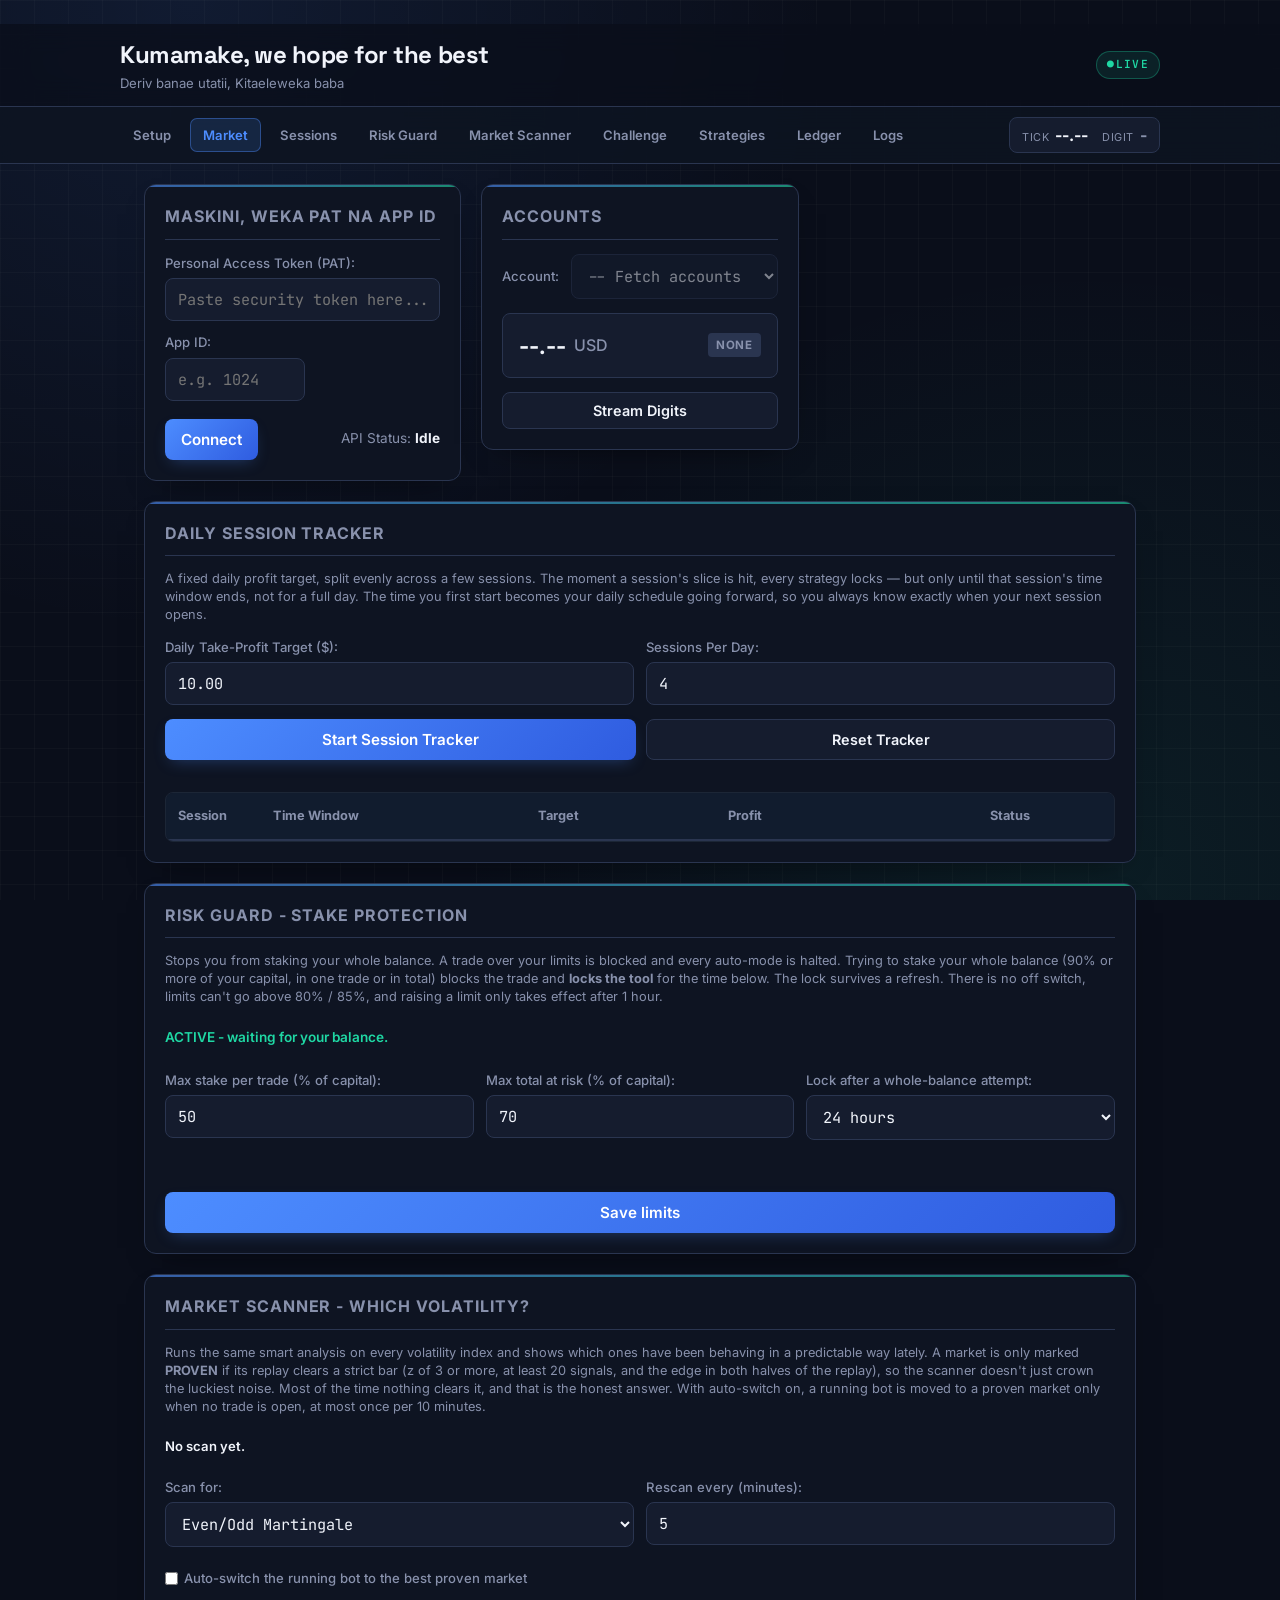
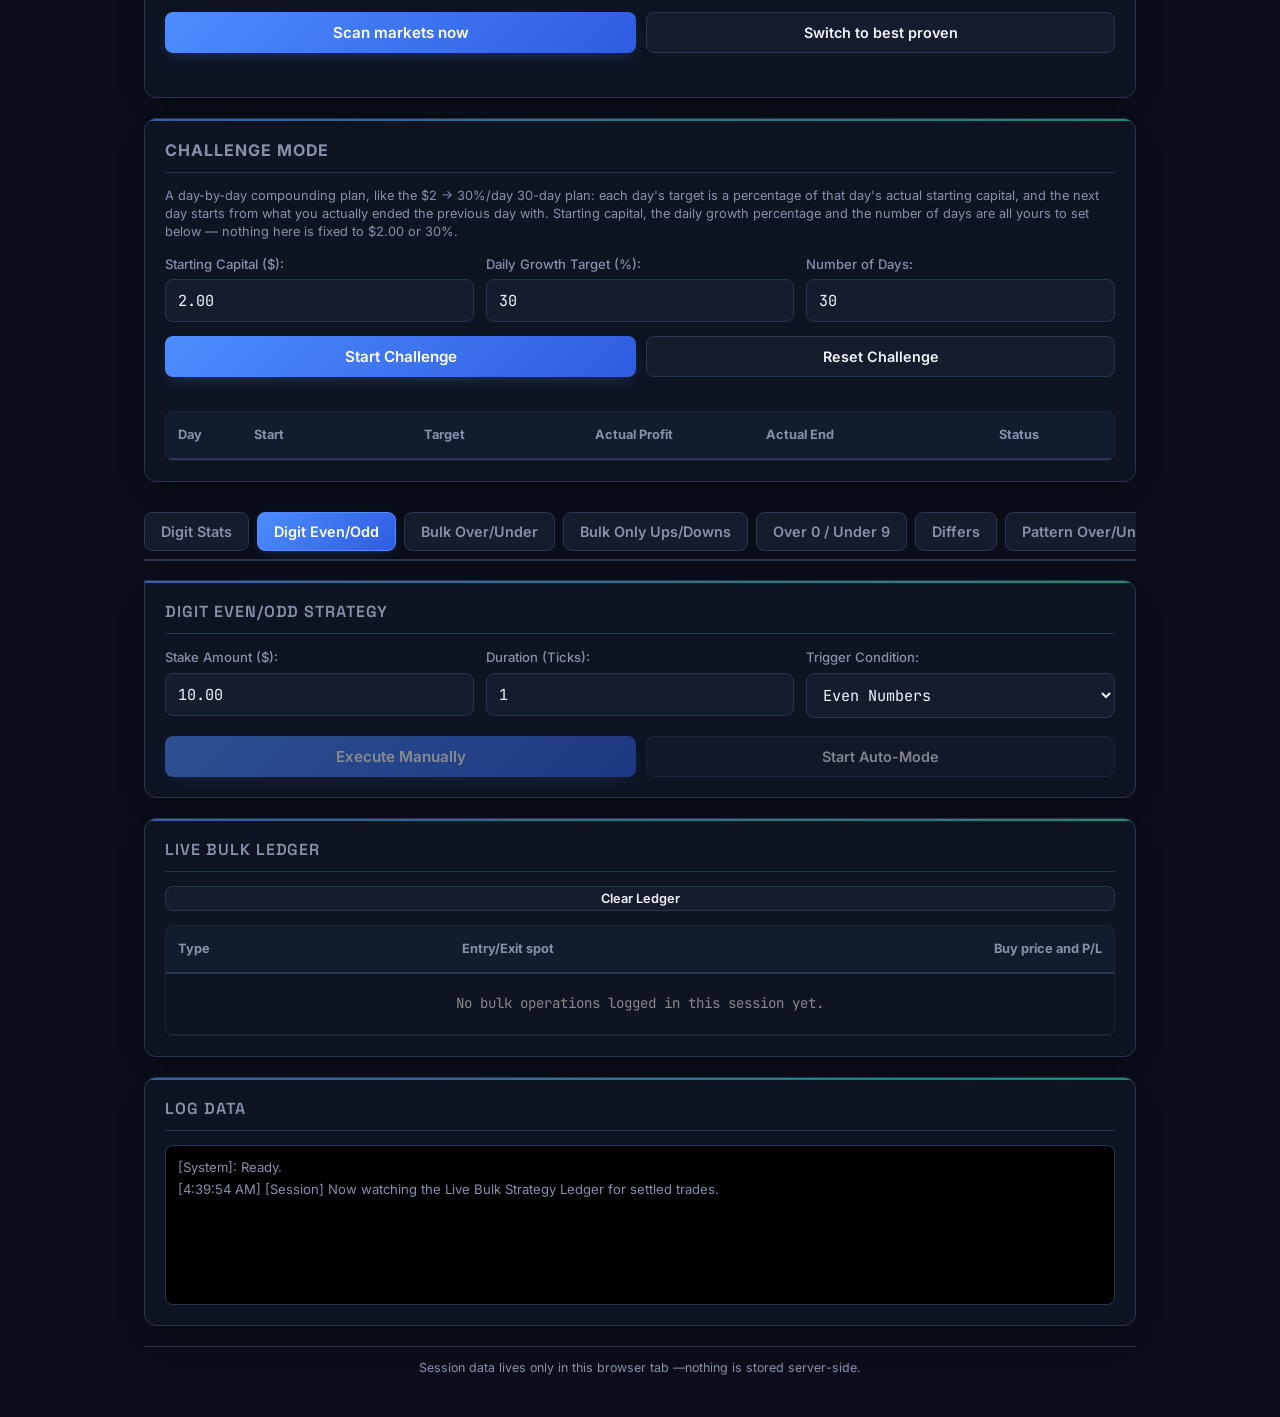
==== commit 509e60e3: "Add files via upload" ====
--- a/index.html
+++ b/index.html
@@ -978,6 +978,37 @@
                 <div class="rf-read-row rf-score-row"><span>Payout check</span><strong id="brf-quote" class="system-msg">Not checked yet</strong></div>
             </div>
 
+            <!-- Step Index smart decision + live candles -->
+            <div class="sb-visual" id="brf-smart-panel" style="margin-bottom: 12px;">
+                <div class="sb-head"><span class="sb-title">Step Index Smart Decision</span><span id="brf-smart-badge" class="sb-badge">OFF</span></div>
+                <label style="display: flex; align-items: center; gap: 8px; font-size: 0.84rem; margin: 6px 0;">
+                    <input type="checkbox" id="brf-smart-on" style="width: auto;"> Smart decision: learn this Step Index, choose the even tick count and side, trade only where it fits</label>
+                <p style="font-size: 0.74rem; color: var(--text-secondary); margin: 0 0 8px;">
+                    On a Step Index the price moves one fixed step up or down each tick, and a Rise or Fall that finishes level loses, which is common on an even tick count.
+                    The bot measures this market from up to 5000 real ticks, takes Deriv's live Rise and Fall quotes for each even duration, replays every historical window
+                    with those payouts, and tests Rise only, Fall only and Rise + Fall walk-forward, including by streak. It trades only an option that passes, and only when
+                    the current moment qualifies. Your Duration box is ignored while it is on.</p>
+                <div style="display: flex; gap: 8px; align-items: center; margin: 4px 0;">
+                    <label for="brf-candle-size" style="margin: 0; font-size: 0.78rem;">Candle size:</label>
+                    <select id="brf-candle-size" style="width: auto;">
+                        <option value="5">5 ticks</option><option value="10" selected>10 ticks</option><option value="20">20 ticks</option>
+                        <option value="30">30 ticks</option><option value="60">60 ticks</option></select>
+                </div>
+                <div class="sb-chart-wrap"><canvas id="brf-canvas"></canvas></div>
+                <div class="sb-key"><span class="sb-key-item"><i class="sb-dot sb-dot-in"></i>Up candle</span><span class="sb-key-item"><i class="sb-dot sb-dot-out"></i>Down candle</span><span class="sb-key-item"><i class="sb-dot sb-dot-gap"></i>Triangle = cycle entered, line = its duration; green/red = result</span></div>
+                <div id="brf-profile" style="font-size: 0.74rem; color: var(--text-secondary); line-height: 1.45; margin: 8px 0;"></div>
+                <div id="brf-smart-verdict" class="system-msg" style="font-size: 0.84rem; font-weight: 600;">Smart decision is off.</div>
+                <div id="brf-smart-detail" style="font-size: 0.74rem; color: var(--text-secondary); line-height: 1.4; margin: 3px 0 6px;"></div>
+                <div id="brf-smart-table" style="overflow-x: auto;"></div>
+                <div style="display: flex; align-items: center; gap: 8px; flex-wrap: wrap; margin-top: 8px; font-size: 0.78rem;">
+                    <input type="checkbox" id="brf-smart-fallback" style="width: auto;"><label for="brf-smart-fallback" style="margin: 0;">If nothing is proven after</label>
+                    <input type="number" id="brf-smart-wait" value="60" min="5" max="5000" step="5" style="width: 78px;">
+                    <label for="brf-smart-fallback" style="margin: 0;">ticks, trade the least costly option anyway (UNPROVEN)</label>
+                </div>
+                <div id="brf-fb-info" style="font-size: 0.72rem; color: var(--text-secondary); margin-top: 2px;"></div>
+                <button id="btn-brf-smart-scan" class="btn-secondary" style="width: 100%; margin-top: 8px;">Analyse now</button>
+            </div>
+
             <div class="form-row">
                 <div class="form-group">
                     <label>Contract Type:</label>
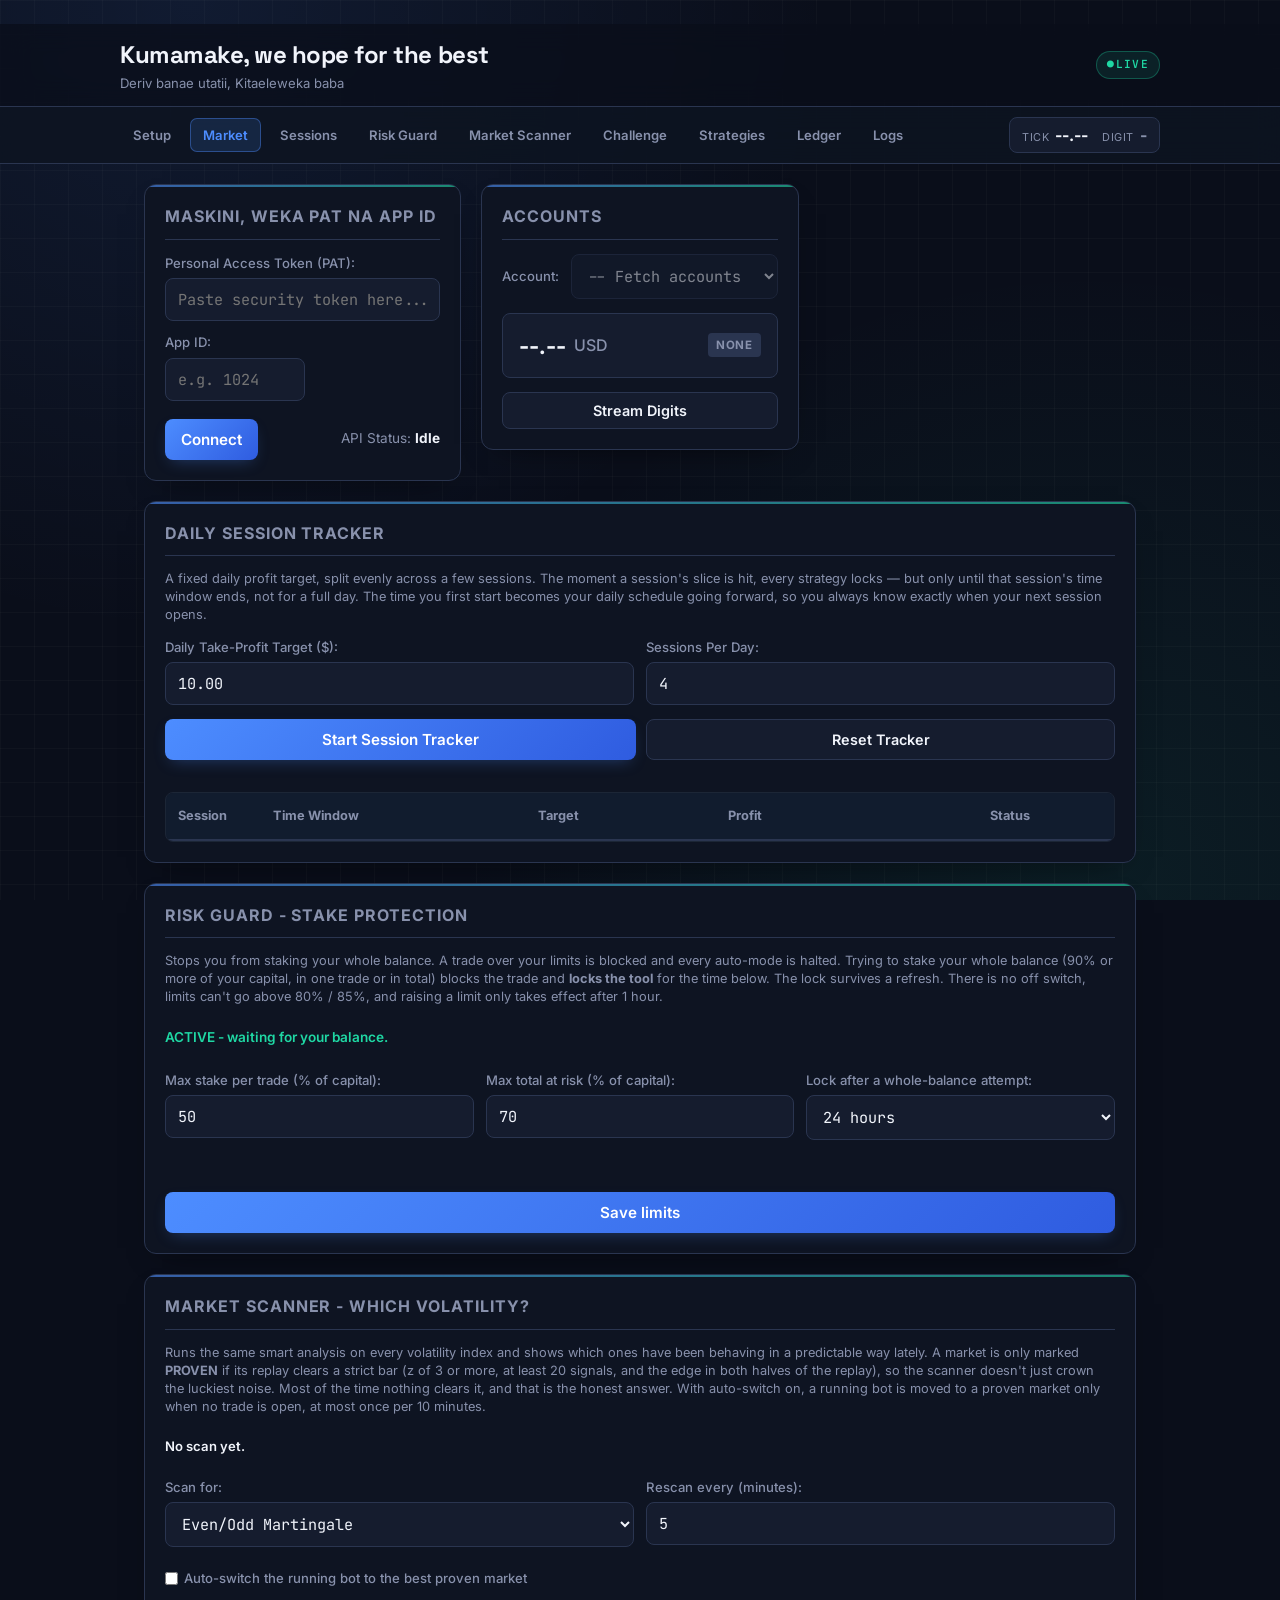
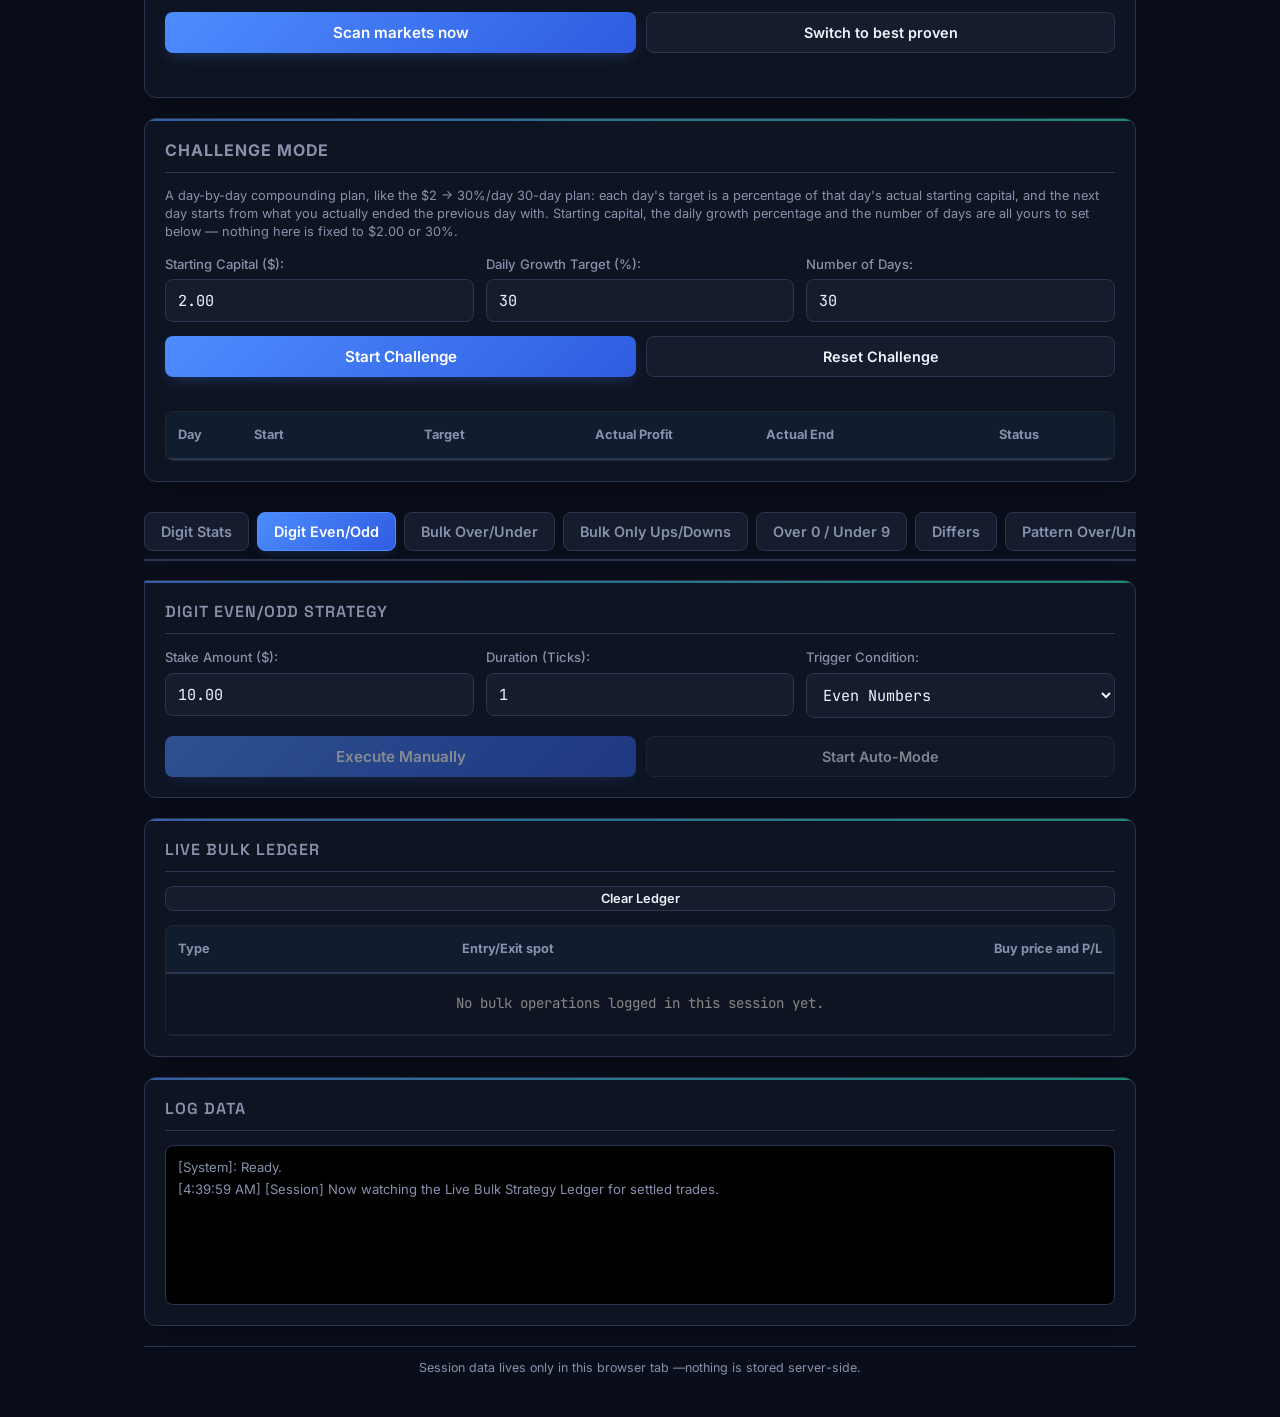
==== commit bb6f7731: "Add files via upload" ====
--- a/index.html
+++ b/index.html
@@ -978,37 +978,6 @@
                 <div class="rf-read-row rf-score-row"><span>Payout check</span><strong id="brf-quote" class="system-msg">Not checked yet</strong></div>
             </div>
 
-            <!-- Step Index smart decision + live candles -->
-            <div class="sb-visual" id="brf-smart-panel" style="margin-bottom: 12px;">
-                <div class="sb-head"><span class="sb-title">Step Index Smart Decision</span><span id="brf-smart-badge" class="sb-badge">OFF</span></div>
-                <label style="display: flex; align-items: center; gap: 8px; font-size: 0.84rem; margin: 6px 0;">
-                    <input type="checkbox" id="brf-smart-on" style="width: auto;"> Smart decision: learn this Step Index, choose the even tick count and side, trade only where it fits</label>
-                <p style="font-size: 0.74rem; color: var(--text-secondary); margin: 0 0 8px;">
-                    On a Step Index the price moves one fixed step up or down each tick, and a Rise or Fall that finishes level loses, which is common on an even tick count.
-                    The bot measures this market from up to 5000 real ticks, takes Deriv's live Rise and Fall quotes for each even duration, replays every historical window
-                    with those payouts, and tests Rise only, Fall only and Rise + Fall walk-forward, including by streak. It trades only an option that passes, and only when
-                    the current moment qualifies. Your Duration box is ignored while it is on.</p>
-                <div style="display: flex; gap: 8px; align-items: center; margin: 4px 0;">
-                    <label for="brf-candle-size" style="margin: 0; font-size: 0.78rem;">Candle size:</label>
-                    <select id="brf-candle-size" style="width: auto;">
-                        <option value="5">5 ticks</option><option value="10" selected>10 ticks</option><option value="20">20 ticks</option>
-                        <option value="30">30 ticks</option><option value="60">60 ticks</option></select>
-                </div>
-                <div class="sb-chart-wrap"><canvas id="brf-canvas"></canvas></div>
-                <div class="sb-key"><span class="sb-key-item"><i class="sb-dot sb-dot-in"></i>Up candle</span><span class="sb-key-item"><i class="sb-dot sb-dot-out"></i>Down candle</span><span class="sb-key-item"><i class="sb-dot sb-dot-gap"></i>Triangle = cycle entered, line = its duration; green/red = result</span></div>
-                <div id="brf-profile" style="font-size: 0.74rem; color: var(--text-secondary); line-height: 1.45; margin: 8px 0;"></div>
-                <div id="brf-smart-verdict" class="system-msg" style="font-size: 0.84rem; font-weight: 600;">Smart decision is off.</div>
-                <div id="brf-smart-detail" style="font-size: 0.74rem; color: var(--text-secondary); line-height: 1.4; margin: 3px 0 6px;"></div>
-                <div id="brf-smart-table" style="overflow-x: auto;"></div>
-                <div style="display: flex; align-items: center; gap: 8px; flex-wrap: wrap; margin-top: 8px; font-size: 0.78rem;">
-                    <input type="checkbox" id="brf-smart-fallback" style="width: auto;"><label for="brf-smart-fallback" style="margin: 0;">If nothing is proven after</label>
-                    <input type="number" id="brf-smart-wait" value="60" min="5" max="5000" step="5" style="width: 78px;">
-                    <label for="brf-smart-fallback" style="margin: 0;">ticks, trade the least costly option anyway (UNPROVEN)</label>
-                </div>
-                <div id="brf-fb-info" style="font-size: 0.72rem; color: var(--text-secondary); margin-top: 2px;"></div>
-                <button id="btn-brf-smart-scan" class="btn-secondary" style="width: 100%; margin-top: 8px;">Analyse now</button>
-            </div>
-
             <div class="form-row">
                 <div class="form-group">
                     <label>Contract Type:</label>
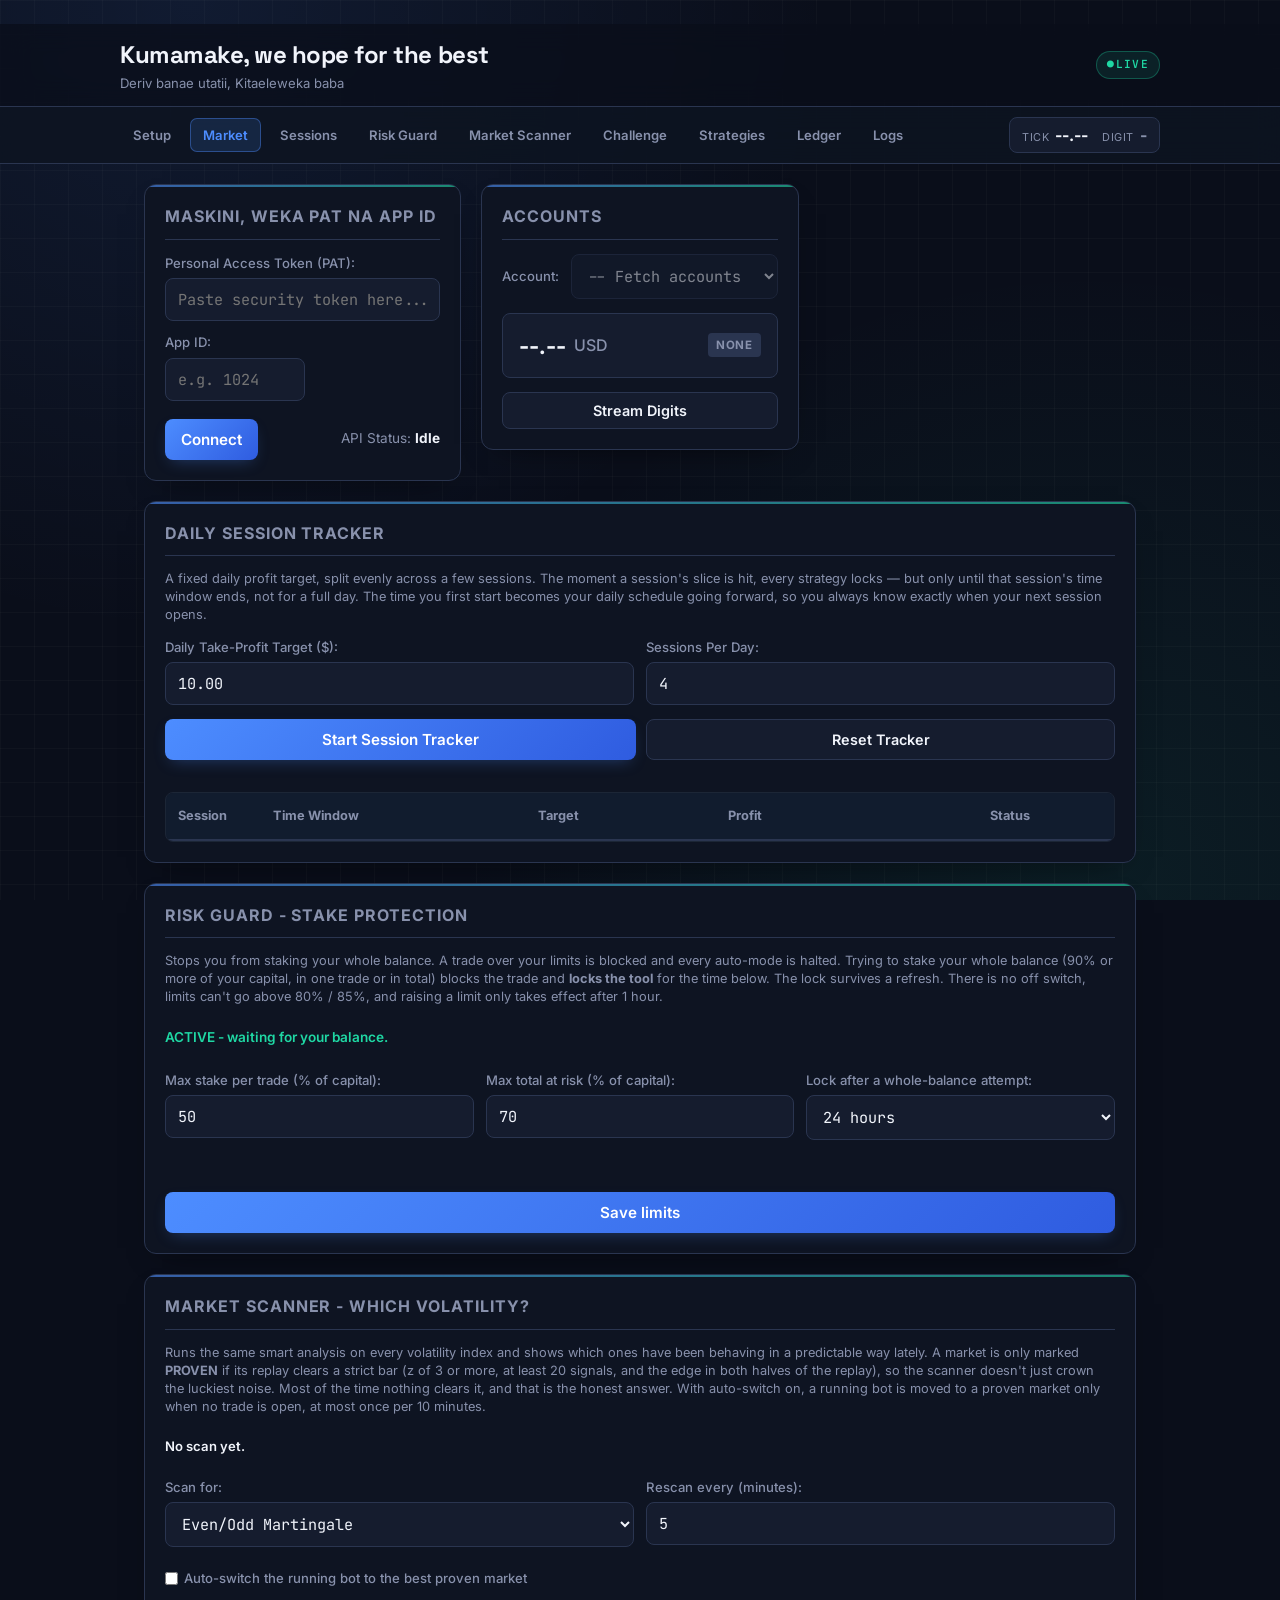
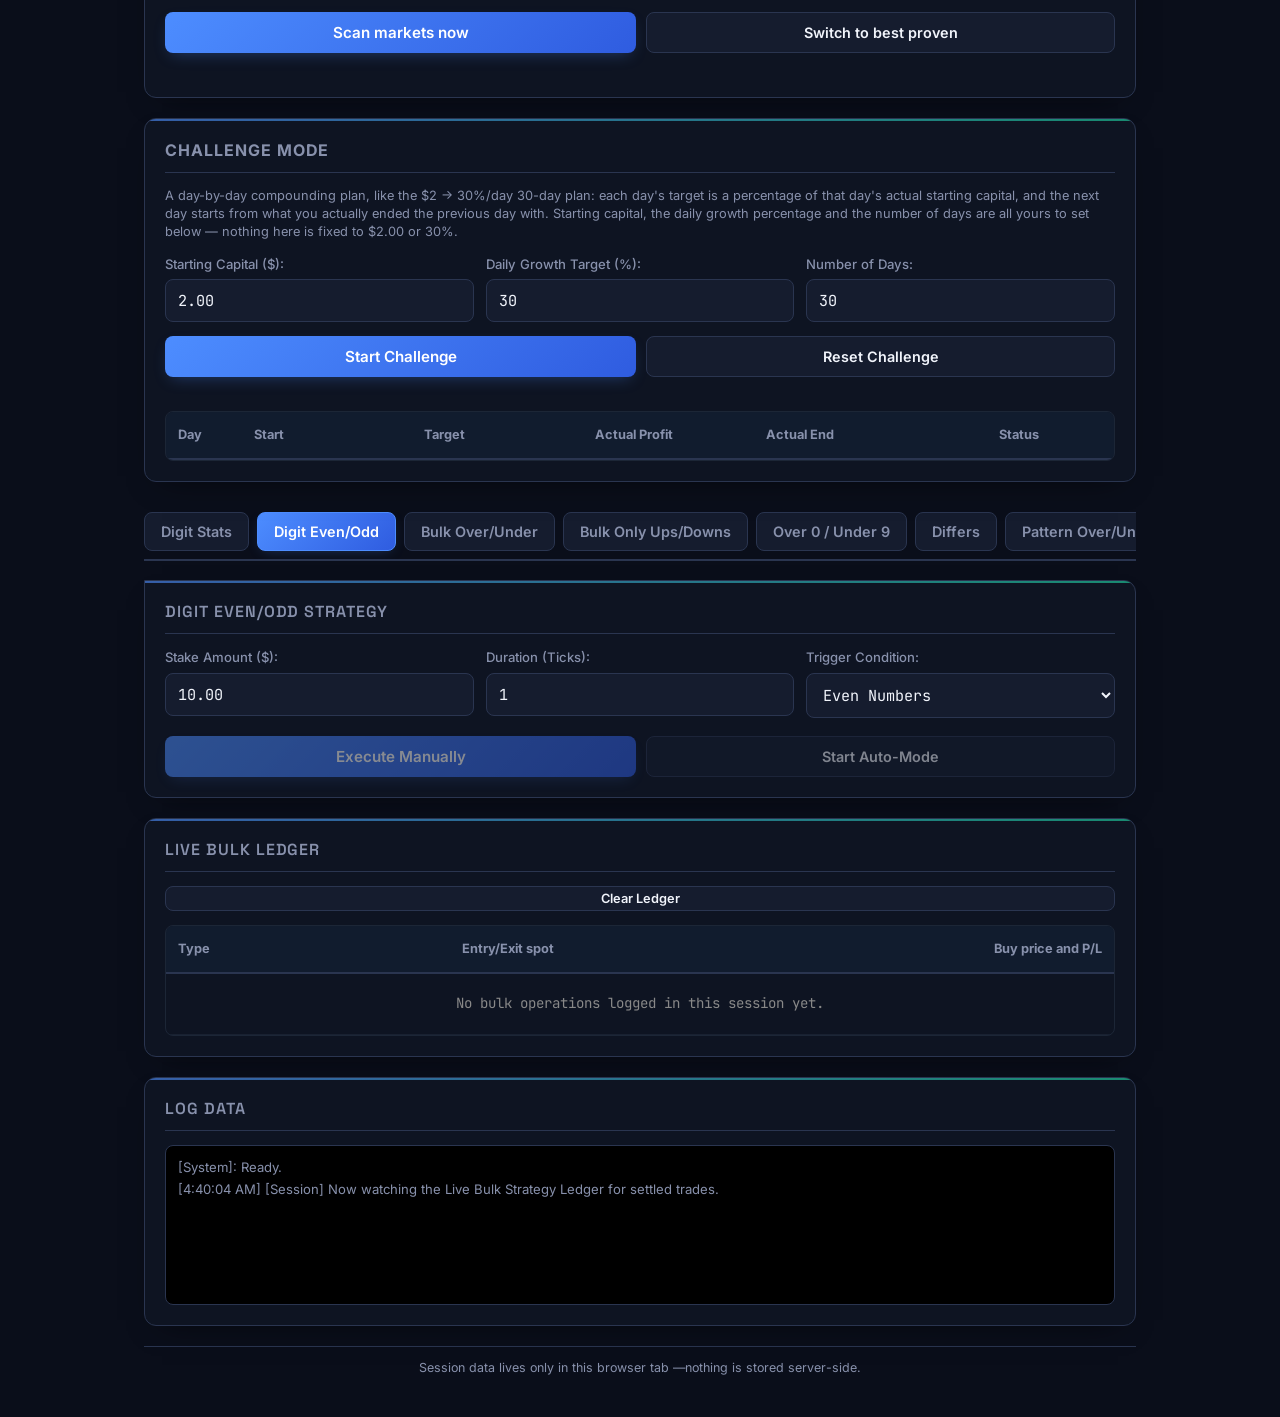
==== commit ab128d15: "Add files via upload" ====
--- a/index.html
+++ b/index.html
@@ -1315,8 +1315,20 @@
             <div class="form-row">
                 <div class="form-group"><label>Stake per leg (USD):</label>
                     <input type="number" id="hg-stake" value="1.00" min="0.35" step="0.5"></div>
-                <div class="form-group" id="hg-bar-duration-wrap"><label>Auto duration:</label>
-                    <input type="text" id="hg-bar-duration" value="Auto (ticks first, then minutes)" readonly title="Chosen automatically so both legs reach your minimum profit"></div>
+                <div class="form-group" id="hg-bar-duration-wrap"><label>Duration:</label>
+                    <input type="text" id="hg-bar-duration" value="Auto (ticks first, then minutes)" readonly title="Shows the duration that was used. Chosen automatically unless you type your own below.">
+                    <div id="hg-cdur-row" class="hg-cdur-row">
+                        <input type="number" id="hg-cdur-val" min="1" max="999" step="1" placeholder="Auto" title="Type a duration to use instead of the automatic one. Leave empty for Auto.">
+                        <select id="hg-cdur-unit">
+                            <option value="t">Ticks</option>
+                            <option value="s">Seconds</option>
+                            <option value="m">Minutes</option>
+                            <option value="h">Hours</option>
+                            <option value="d">Days</option>
+                        </select>
+                        <button type="button" id="hg-cdur-auto" class="btn-secondary" title="Go back to the automatic duration">Auto</button>
+                    </div>
+                </div>
             </div>
 
             <!-- Quote-based strategies -->
@@ -1352,6 +1364,26 @@
                 </div>
                 </div>
                 <p id="hg-barrier-note" style="font-size:0.75rem;color:var(--text-secondary);margin-top:8px;">Press Refresh quotes to find barriers that meet your minimum profit on both legs.</p>
+
+                <!-- Chart type for the hedge visuals: tick line or candlesticks -->
+                <div id="hg-chart-ctl" class="hc-ctl" style="display:none;">
+                    <span class="hc-lbl">Chart</span>
+                    <div class="hc-seg">
+                        <button type="button" class="hc-btn on" data-hc-mode="ticks">Ticks</button>
+                        <button type="button" class="hc-btn" data-hc-mode="candles">Candles</button>
+                    </div>
+                    <select id="hc-gran" class="hc-gran" style="display:none;" title="Candle size">
+                        <option value="60">1 min</option>
+                        <option value="120">2 min</option>
+                        <option value="180">3 min</option>
+                        <option value="300">5 min</option>
+                        <option value="600">10 min</option>
+                        <option value="900">15 min</option>
+                        <option value="1800">30 min</option>
+                        <option value="3600">1 hour</option>
+                    </select>
+                    <span id="hc-status" class="hc-status"></span>
+                </div>
 
                 <!-- Stays Between / Goes Outside live visual (shown only for that strategy) -->
                 <div id="hg-stays-visual" class="sb-visual" style="display:none;">
--- a/style.css
+++ b/style.css
@@ -1291,3 +1291,17 @@
 .sb-result.sb-res-out .sb-res-title { color: var(--accent-red); }
 .sb-result.sb-res-lose { border-color: #f5b942; }
 .sb-result.sb-res-lose .sb-res-title { color: #f5b942; }
+
+
+/* ===== Hedge chart type (ticks / candles) and editable duration ===== */
+.hc-ctl { display: flex; flex-wrap: wrap; align-items: center; gap: 8px; margin-top: 12px; }
+.hc-lbl { font-size: 0.75rem; color: var(--text-secondary); }
+.hc-seg { display: inline-flex; border: 1px solid var(--border-color); border-radius: 8px; overflow: hidden; }
+.hc-btn { padding: 6px 14px; font-size: 0.78rem; font-weight: 600; background: transparent; color: var(--text-secondary); border: 0; cursor: pointer; font-family: var(--font-body); }
+.hc-btn.on { background: var(--accent-blue); color: #fff; }
+.hc-gran { width: auto; min-width: 0; padding: 5px 8px; font-size: 0.78rem; }
+.hc-status { font-size: 0.72rem; color: var(--text-secondary); }
+.hg-cdur-row { display: flex; gap: 6px; }
+.hg-cdur-row input { flex: 1; min-width: 0; }
+.hg-cdur-row select { width: auto; flex: 0 0 auto; }
+.hg-cdur-row .btn-secondary { width: auto; padding: 0 12px; flex: 0 0 auto; }
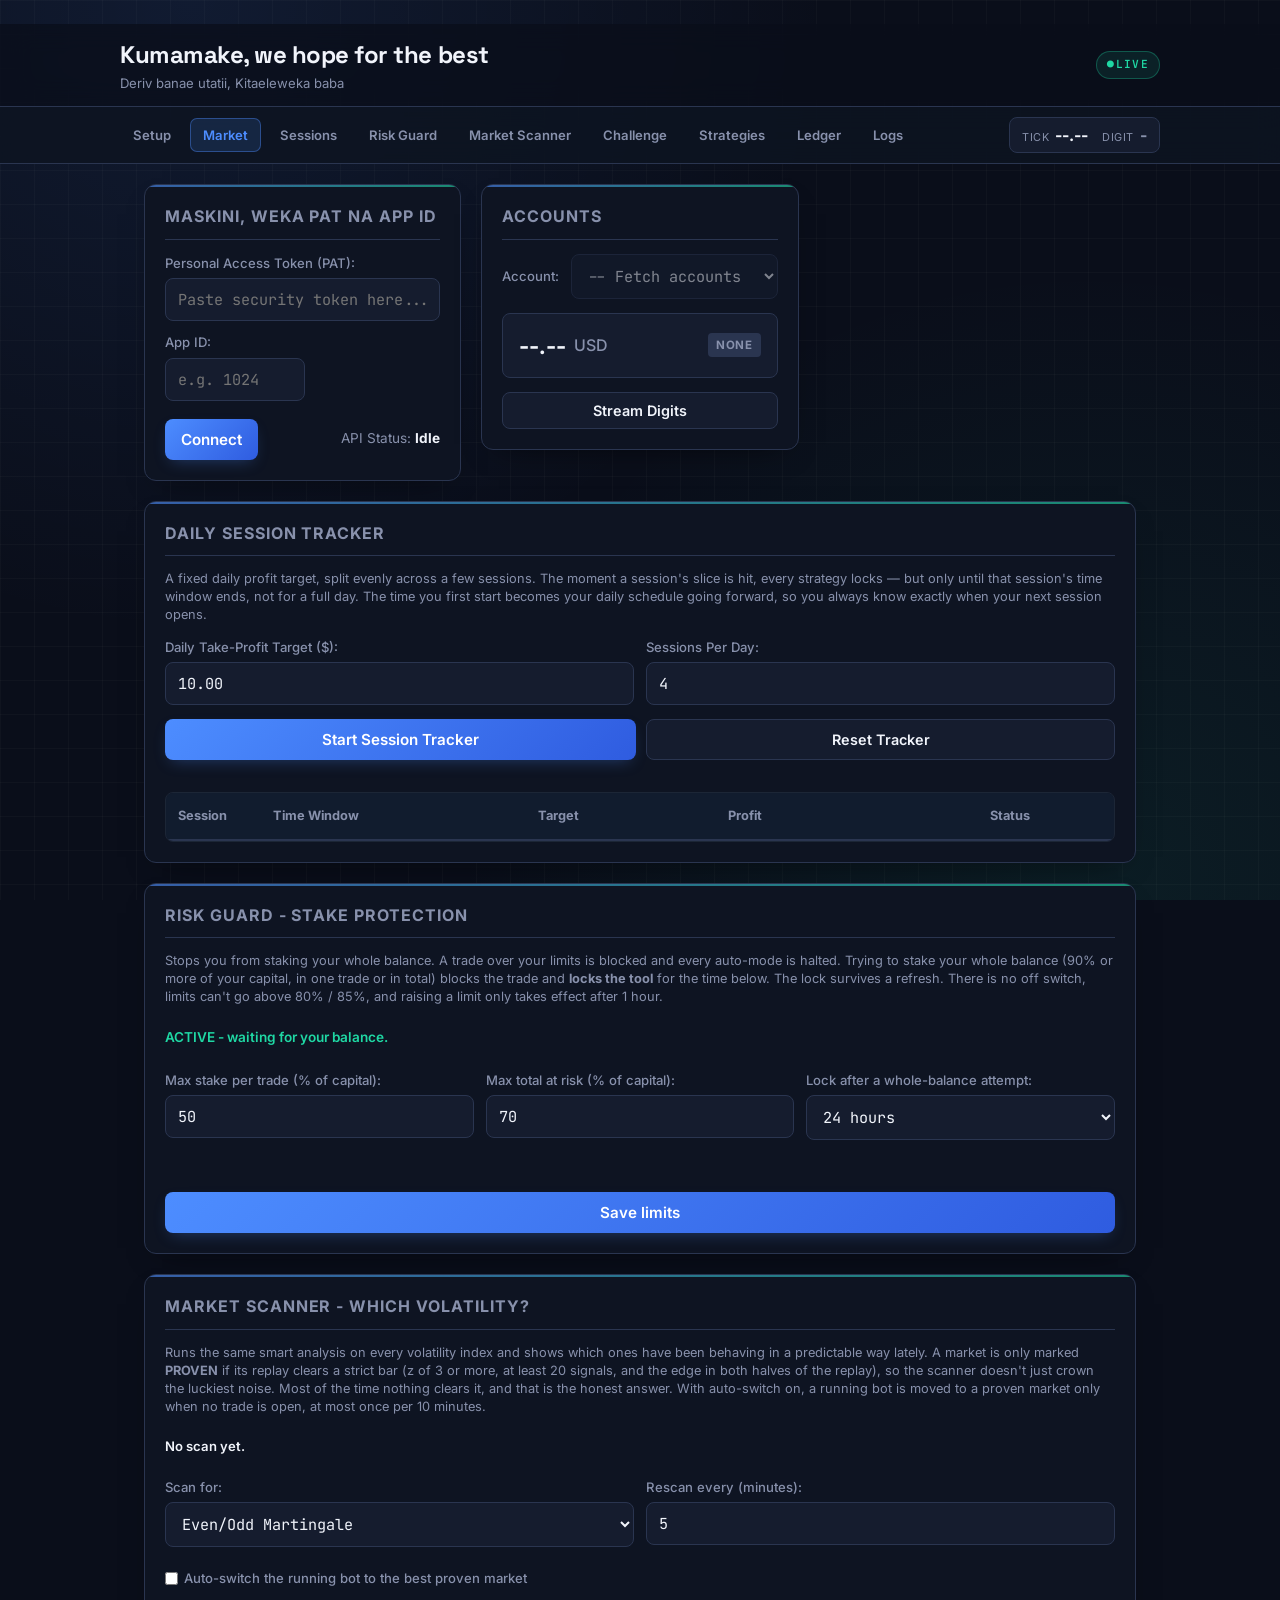
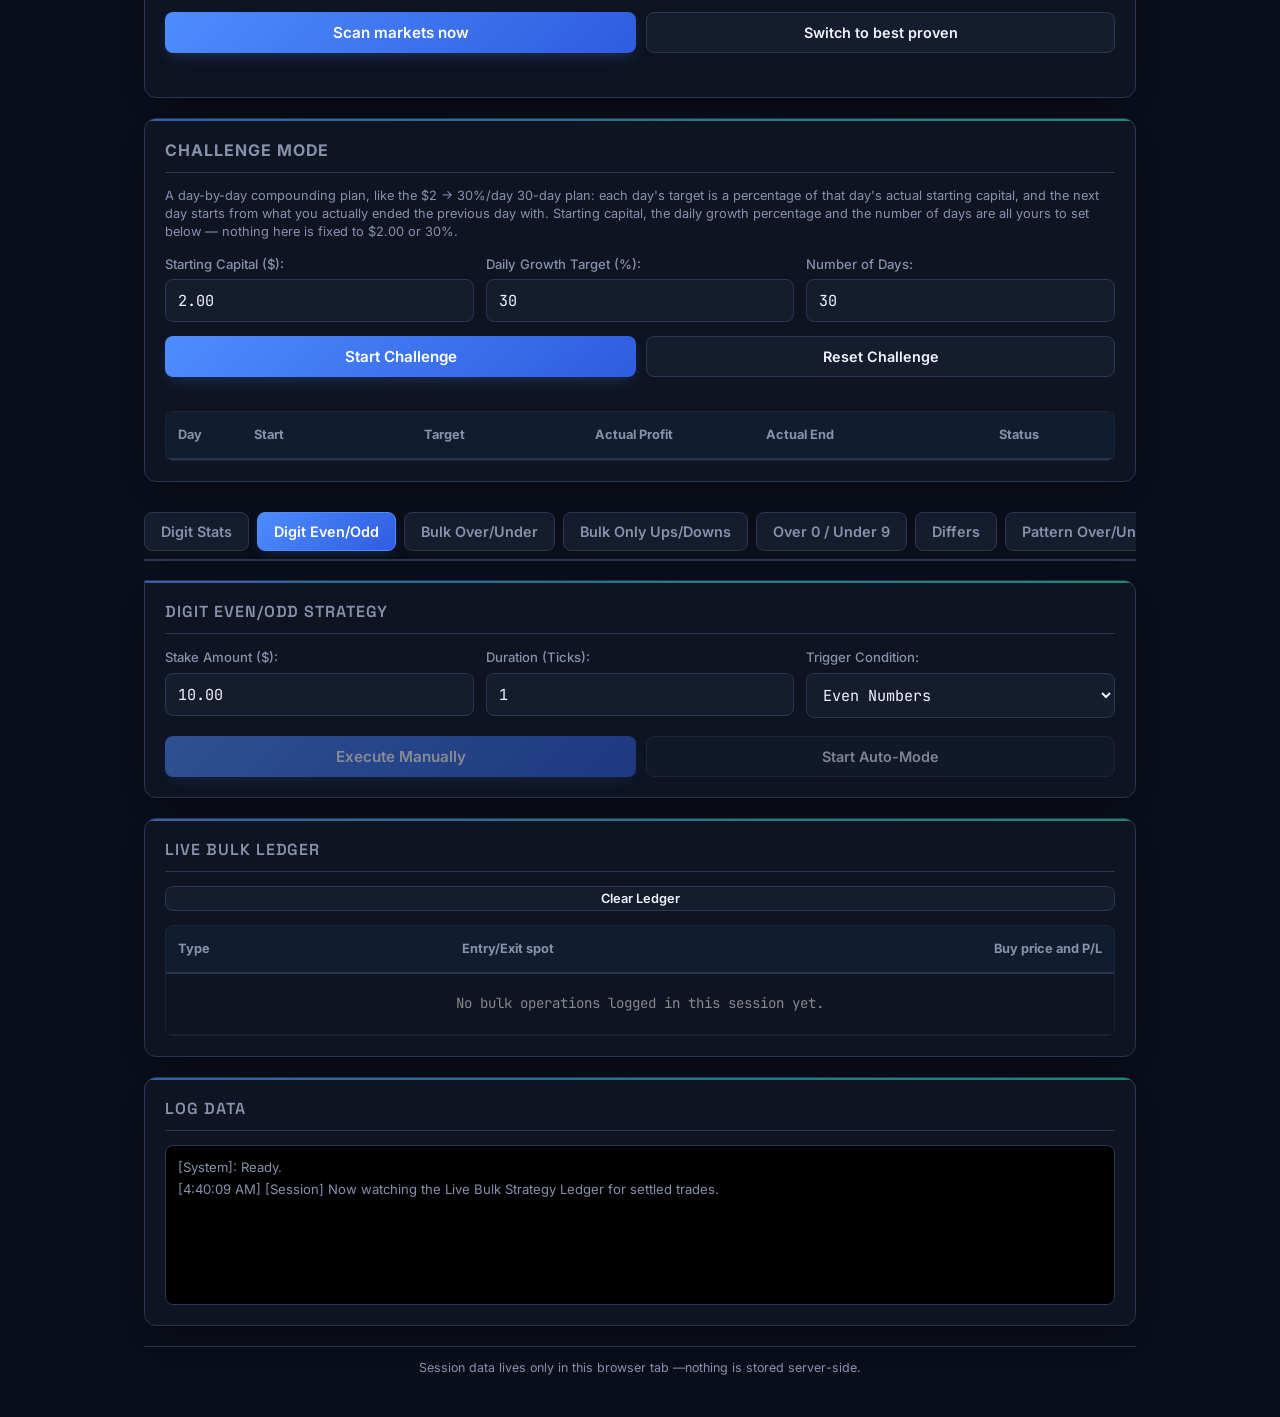
==== commit 4328a349: "Add files via upload" ====
--- a/index.html
+++ b/index.html
@@ -1334,7 +1334,11 @@
             <!-- Quote-based strategies -->
             <div id="hg-barrier-panel">
                 <div class="form-group" id="hg-min-profit-wrap"><label>Minimum profit per leg (%):</label>
-                    <input type="number" id="hg-min-profit" value="500" min="20" step="10"></div>
+                    <input type="number" id="hg-min-profit" value="500" min="20" step="10">
+                    <label id="hg-auto-pct-row" class="hg-auto-row">
+                        <input type="checkbox" id="hg-auto-pct" style="width: auto;"> Auto from my target (session / challenge)
+                    </label>
+                    <p id="hg-auto-pct-note" class="hg-auto-note"></p></div>
                 <div id="hg-vanilla-pick" class="form-row" style="display:none;">
                     <div class="form-group"><label>Strike (offset from price):</label>
                         <select id="hg-vanilla-strike"><option value="+0.00">+0.00 (at the money)</option></select></div>
--- a/style.css
+++ b/style.css
@@ -1305,3 +1305,10 @@
 .hg-cdur-row input { flex: 1; min-width: 0; }
 .hg-cdur-row select { width: auto; flex: 0 0 auto; }
 .hg-cdur-row .btn-secondary { width: auto; padding: 0 12px; flex: 0 0 auto; }
+
+
+/* ===== Auto profit % (Hedging Tool) ===== */
+.hg-auto-row { display: flex; align-items: center; gap: 8px; margin-top: 8px; font-size: 0.8rem; text-transform: none; letter-spacing: 0; cursor: pointer; color: var(--text-secondary); }
+.hg-auto-row input { flex: 0 0 auto; }
+.hg-auto-note { font-size: 0.74rem; line-height: 1.4; color: var(--text-secondary); margin: 6px 0 0; }
+#hg-min-profit[readonly] { opacity: 0.75; cursor: not-allowed; }
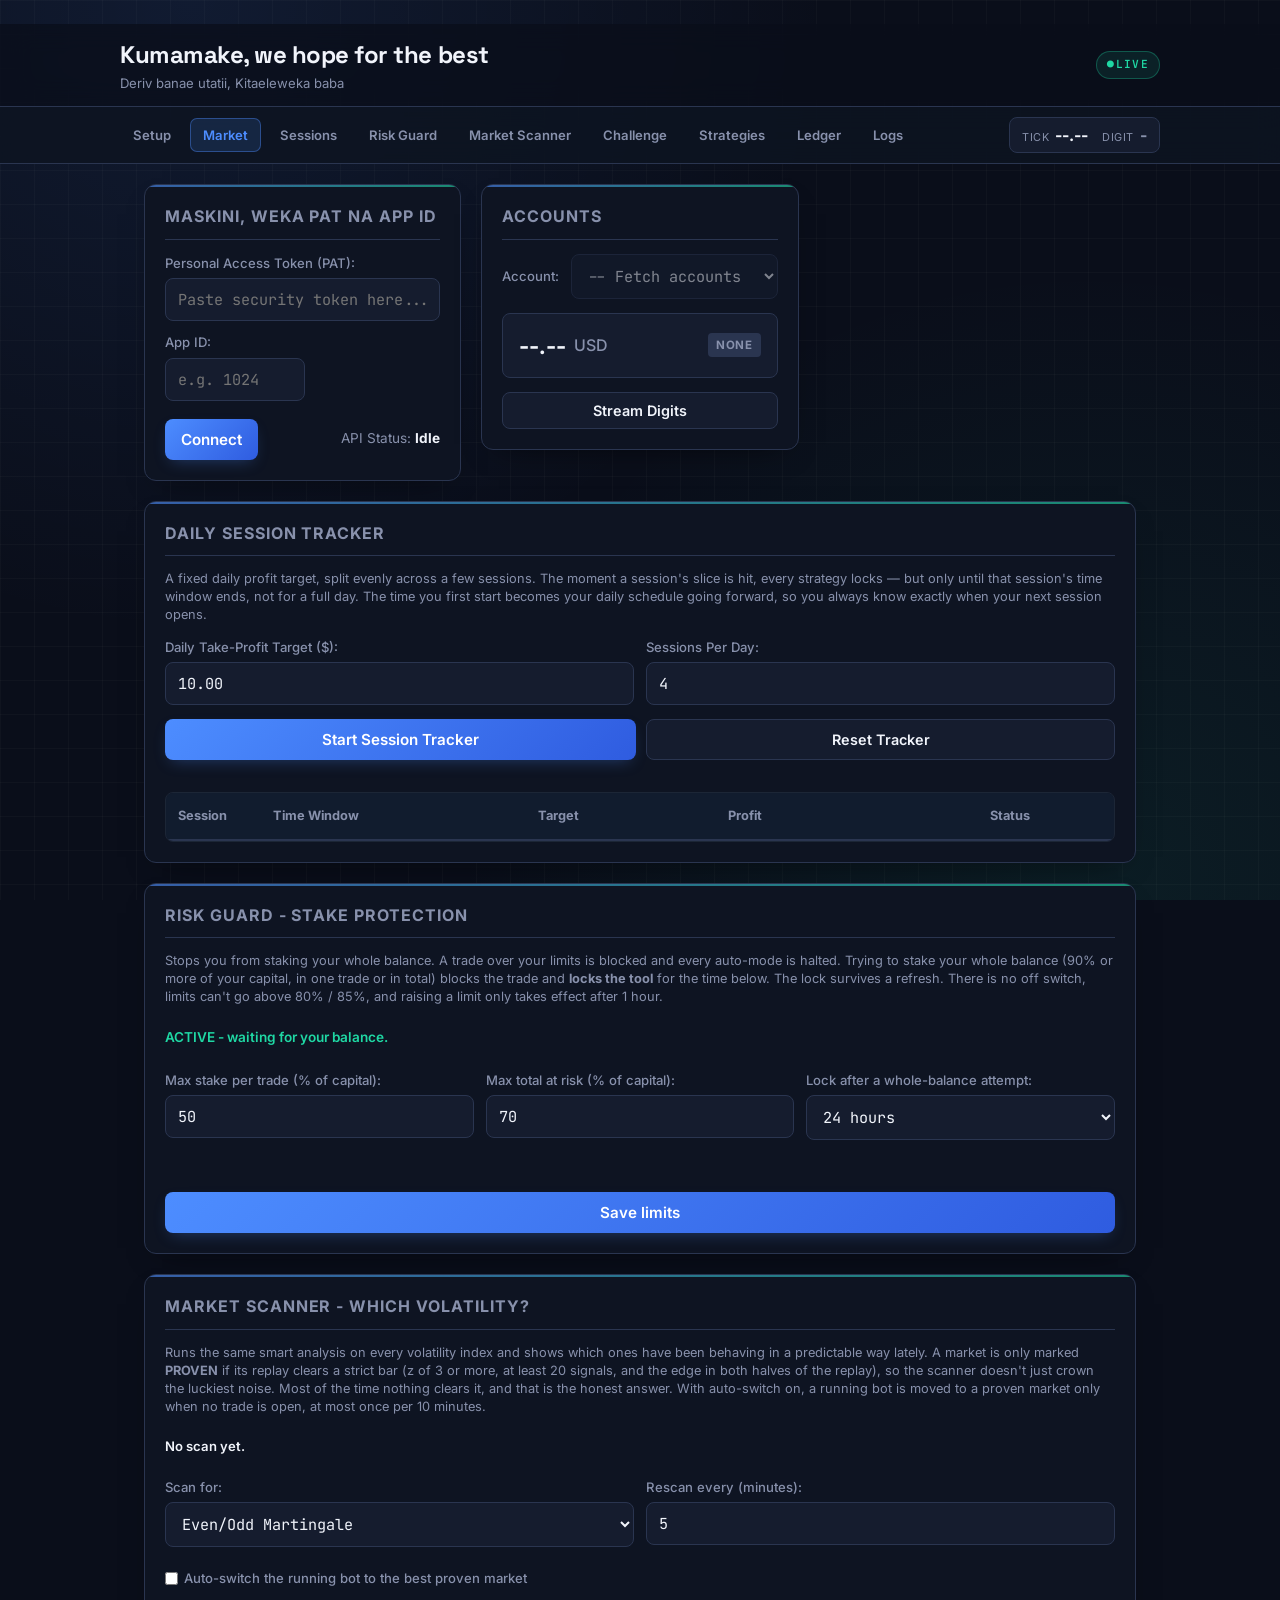
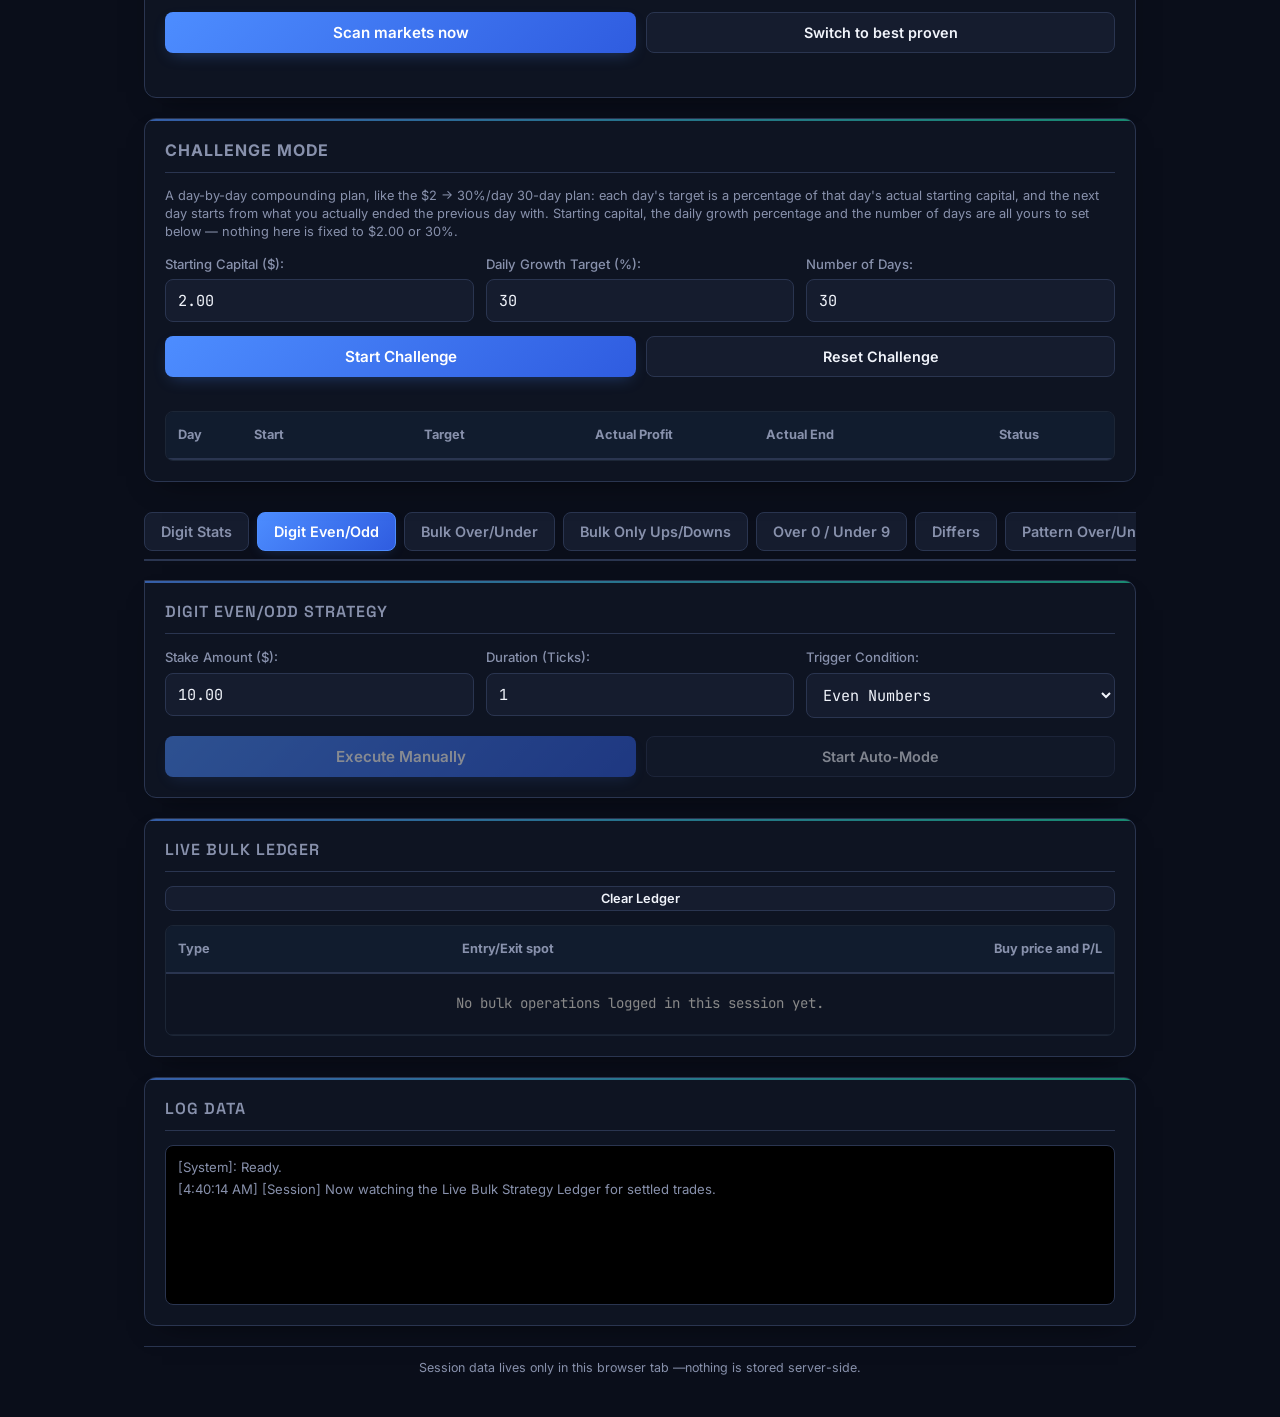
==== commit 75db2278: "Add files via upload" ====
--- a/index.html
+++ b/index.html
@@ -1518,6 +1518,16 @@
                         <div class="form-group"><label>Re-scan every (min):</label><input type="number" id="hx-interval" value="3" min="1" max="30" step="1"></div>
                         <div class="form-group"><label>Max auto runs:</label><input type="number" id="hx-max" value="10" min="1" max="200" step="1"></div>
                     </div>
+                    <div class="form-row">
+                        <div class="form-group"><label>Daily target ($, 0 = off):</label><input type="number" id="hx-target" value="4" min="0" step="0.5"></div>
+                        <div class="form-group"><label>Stop for the day if down ($, 0 = off):</label><input type="number" id="hx-dayloss" value="4" min="0" step="0.5"></div>
+                    </div>
+                    <label class="hg-auto-row"><input type="checkbox" id="hx-fallback" style="width: auto;"> If nothing is proven, let it decide by itself</label>
+                    <div class="form-row">
+                        <div class="form-group"><label>Max own-decision runs per day:</label><input type="number" id="hx-fb-max" value="3" min="1" max="50" step="1"></div>
+                    </div>
+                    <p class="hg-auto-note">With a daily target it checks every strategy and sizes each one's profit % to what is left of the target. Own decision trades the best available setup when nothing passes the proof test: it has no proven edge, so expect it to cost a little over time. The same stake is used every run (never raised after a loss), and the day's loss limit applies. The limit is checked between runs, so a run can end slightly past it.</p>
+                    <p id="hx-target-line" class="hg-auto-note"></p>
                     <div id="hx-verdict" class="system-msg" style="font-size:0.84rem;font-weight:600;margin-top:8px;">No scan yet</div>
                     <div id="hx-detail" style="font-size:0.74rem;color:var(--text-secondary);line-height:1.4;margin:3px 0 6px;"></div>
                     <div id="hx-table" style="overflow-x:auto;"></div>
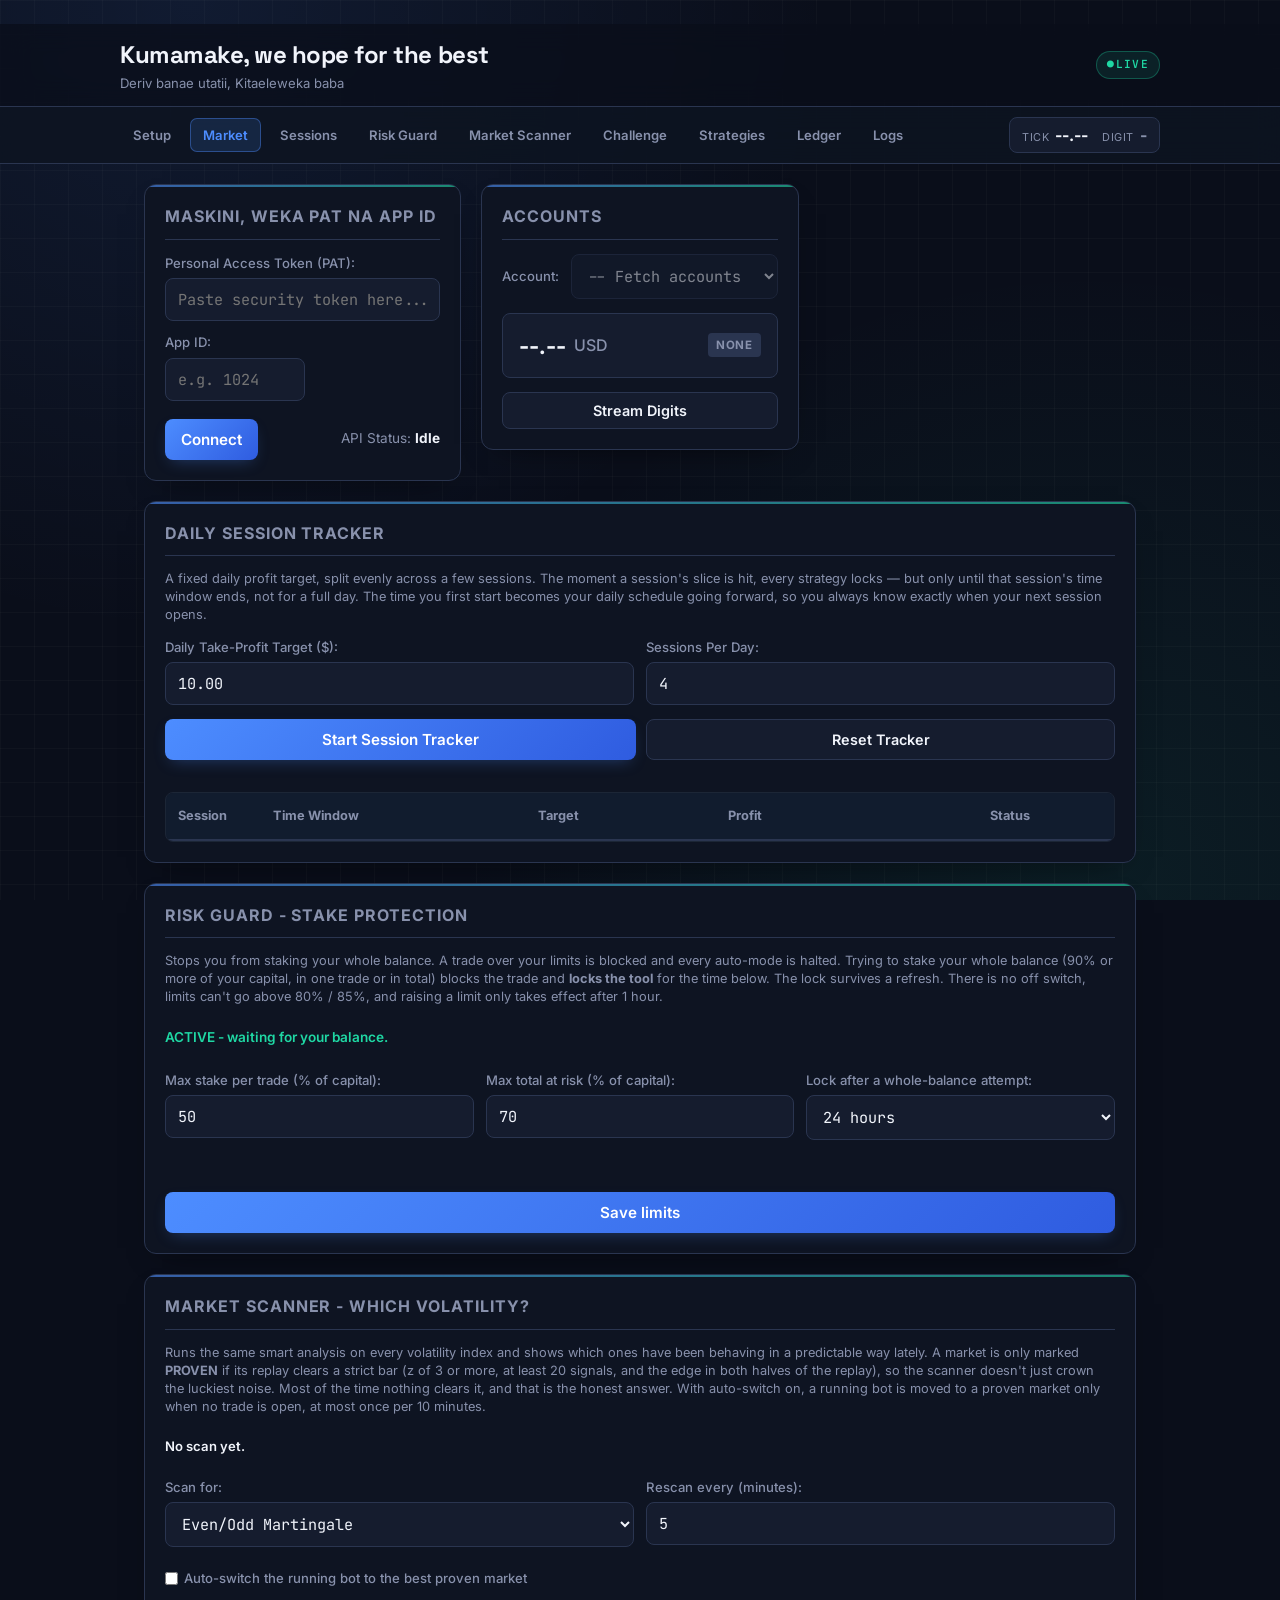
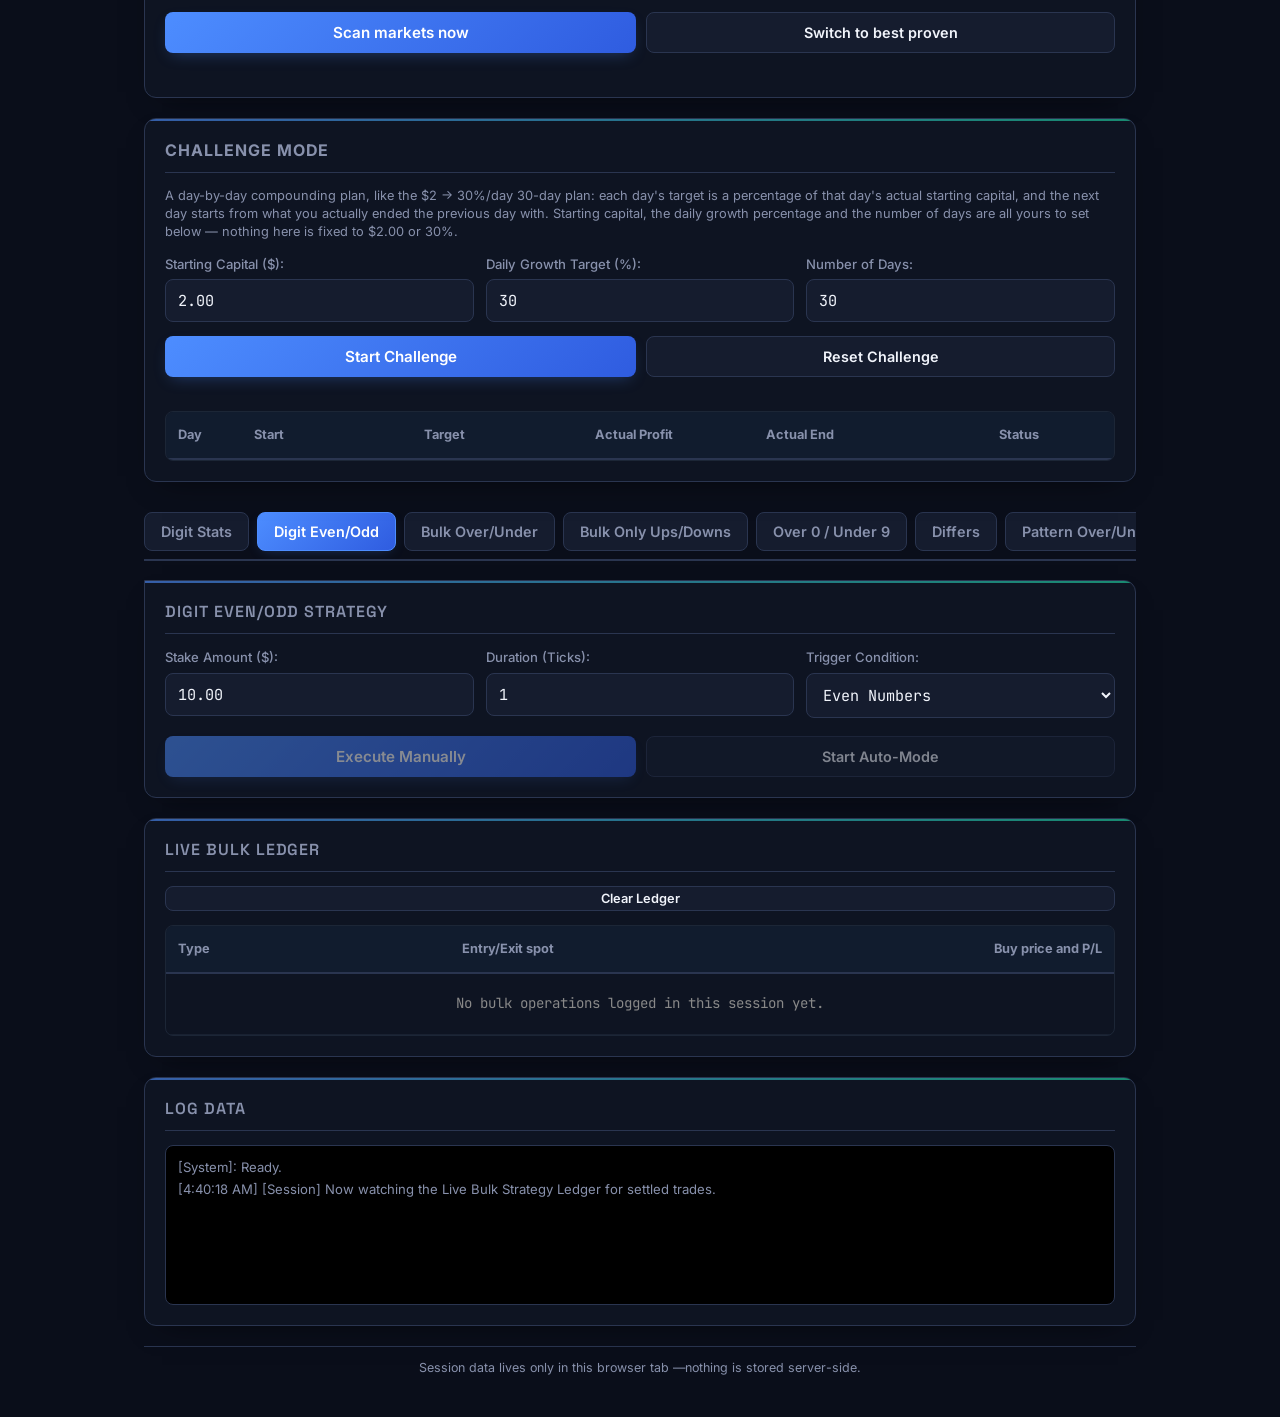
==== commit c5eed0a7: "Add files via upload" ====
--- a/index.html
+++ b/index.html
@@ -1518,16 +1518,6 @@
                         <div class="form-group"><label>Re-scan every (min):</label><input type="number" id="hx-interval" value="3" min="1" max="30" step="1"></div>
                         <div class="form-group"><label>Max auto runs:</label><input type="number" id="hx-max" value="10" min="1" max="200" step="1"></div>
                     </div>
-                    <div class="form-row">
-                        <div class="form-group"><label>Daily target ($, 0 = off):</label><input type="number" id="hx-target" value="4" min="0" step="0.5"></div>
-                        <div class="form-group"><label>Stop for the day if down ($, 0 = off):</label><input type="number" id="hx-dayloss" value="4" min="0" step="0.5"></div>
-                    </div>
-                    <label class="hg-auto-row"><input type="checkbox" id="hx-fallback" style="width: auto;"> If nothing is proven, let it decide by itself</label>
-                    <div class="form-row">
-                        <div class="form-group"><label>Max own-decision runs per day:</label><input type="number" id="hx-fb-max" value="3" min="1" max="50" step="1"></div>
-                    </div>
-                    <p class="hg-auto-note">With a daily target it checks every strategy and sizes each one's profit % to what is left of the target. Own decision trades the best available setup when nothing passes the proof test: it has no proven edge, so expect it to cost a little over time. The same stake is used every run (never raised after a loss), and the day's loss limit applies. The limit is checked between runs, so a run can end slightly past it.</p>
-                    <p id="hx-target-line" class="hg-auto-note"></p>
                     <div id="hx-verdict" class="system-msg" style="font-size:0.84rem;font-weight:600;margin-top:8px;">No scan yet</div>
                     <div id="hx-detail" style="font-size:0.74rem;color:var(--text-secondary);line-height:1.4;margin:3px 0 6px;"></div>
                     <div id="hx-table" style="overflow-x:auto;"></div>
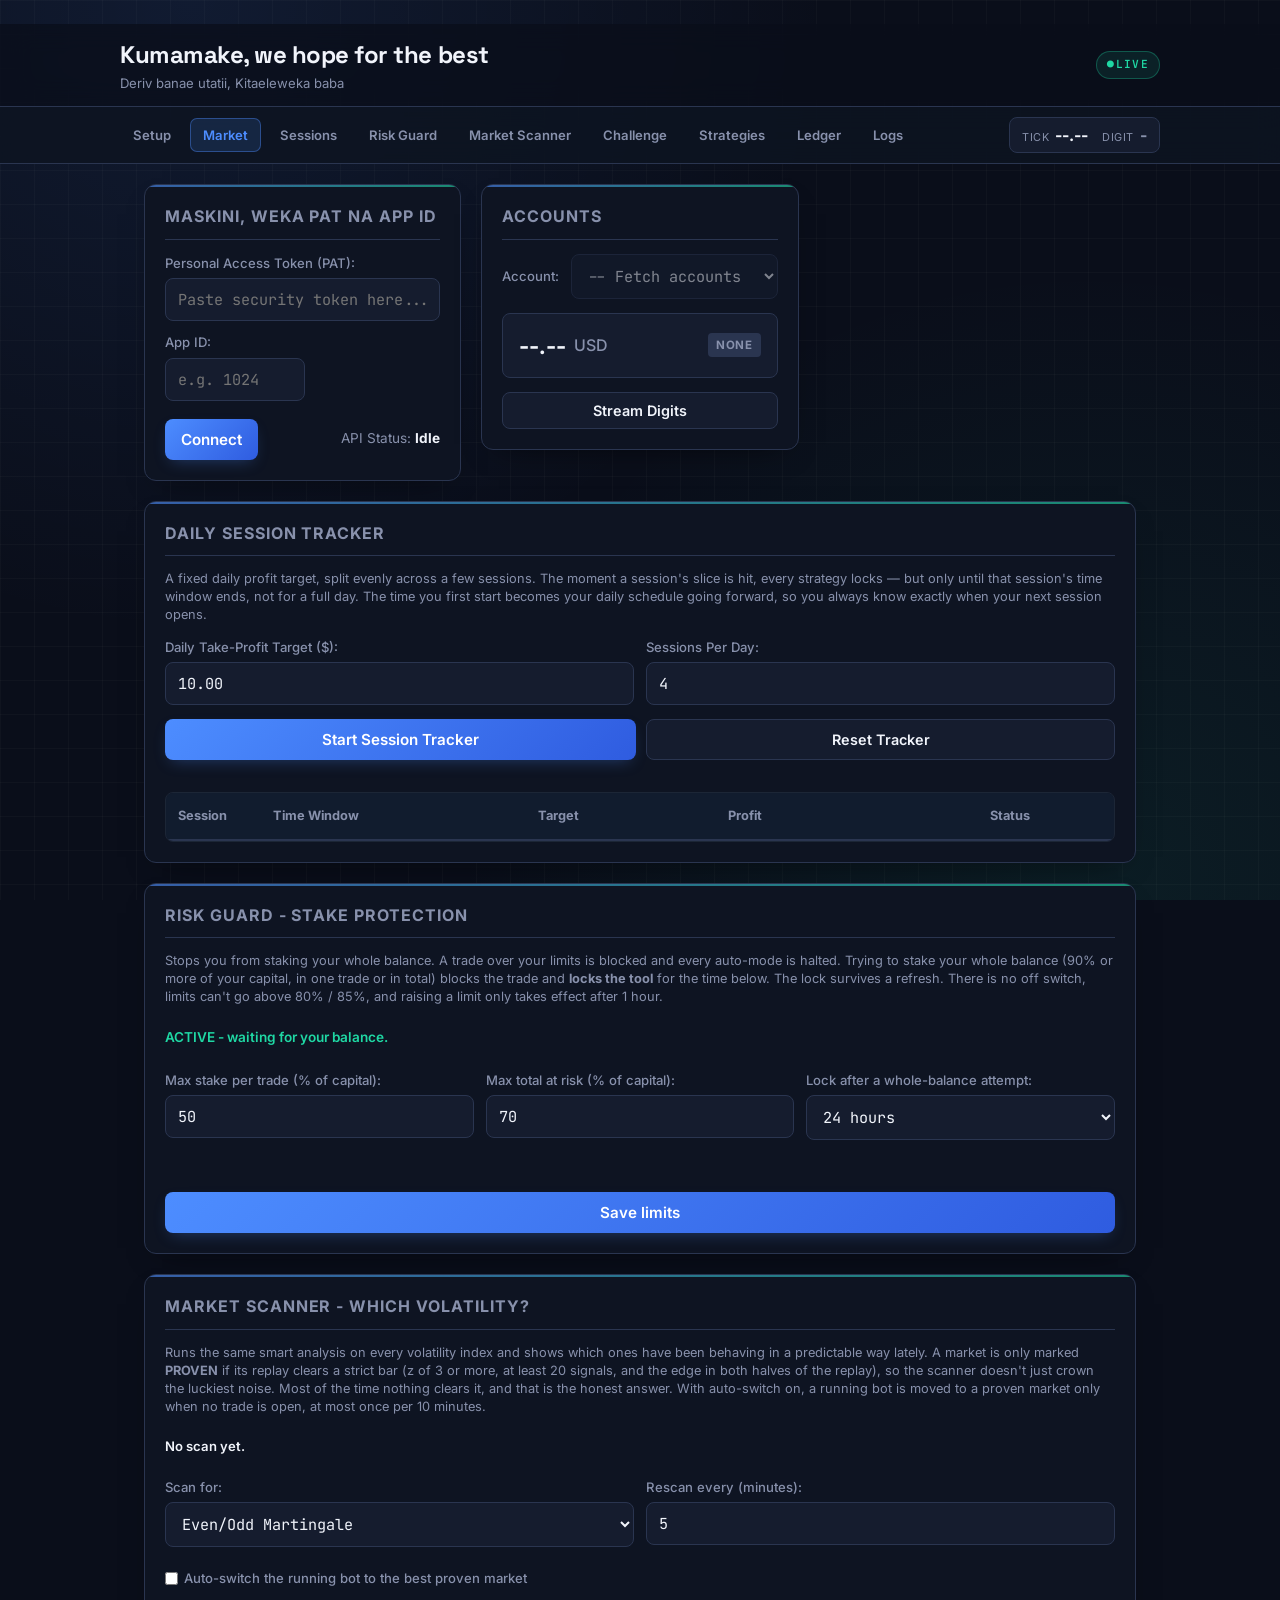
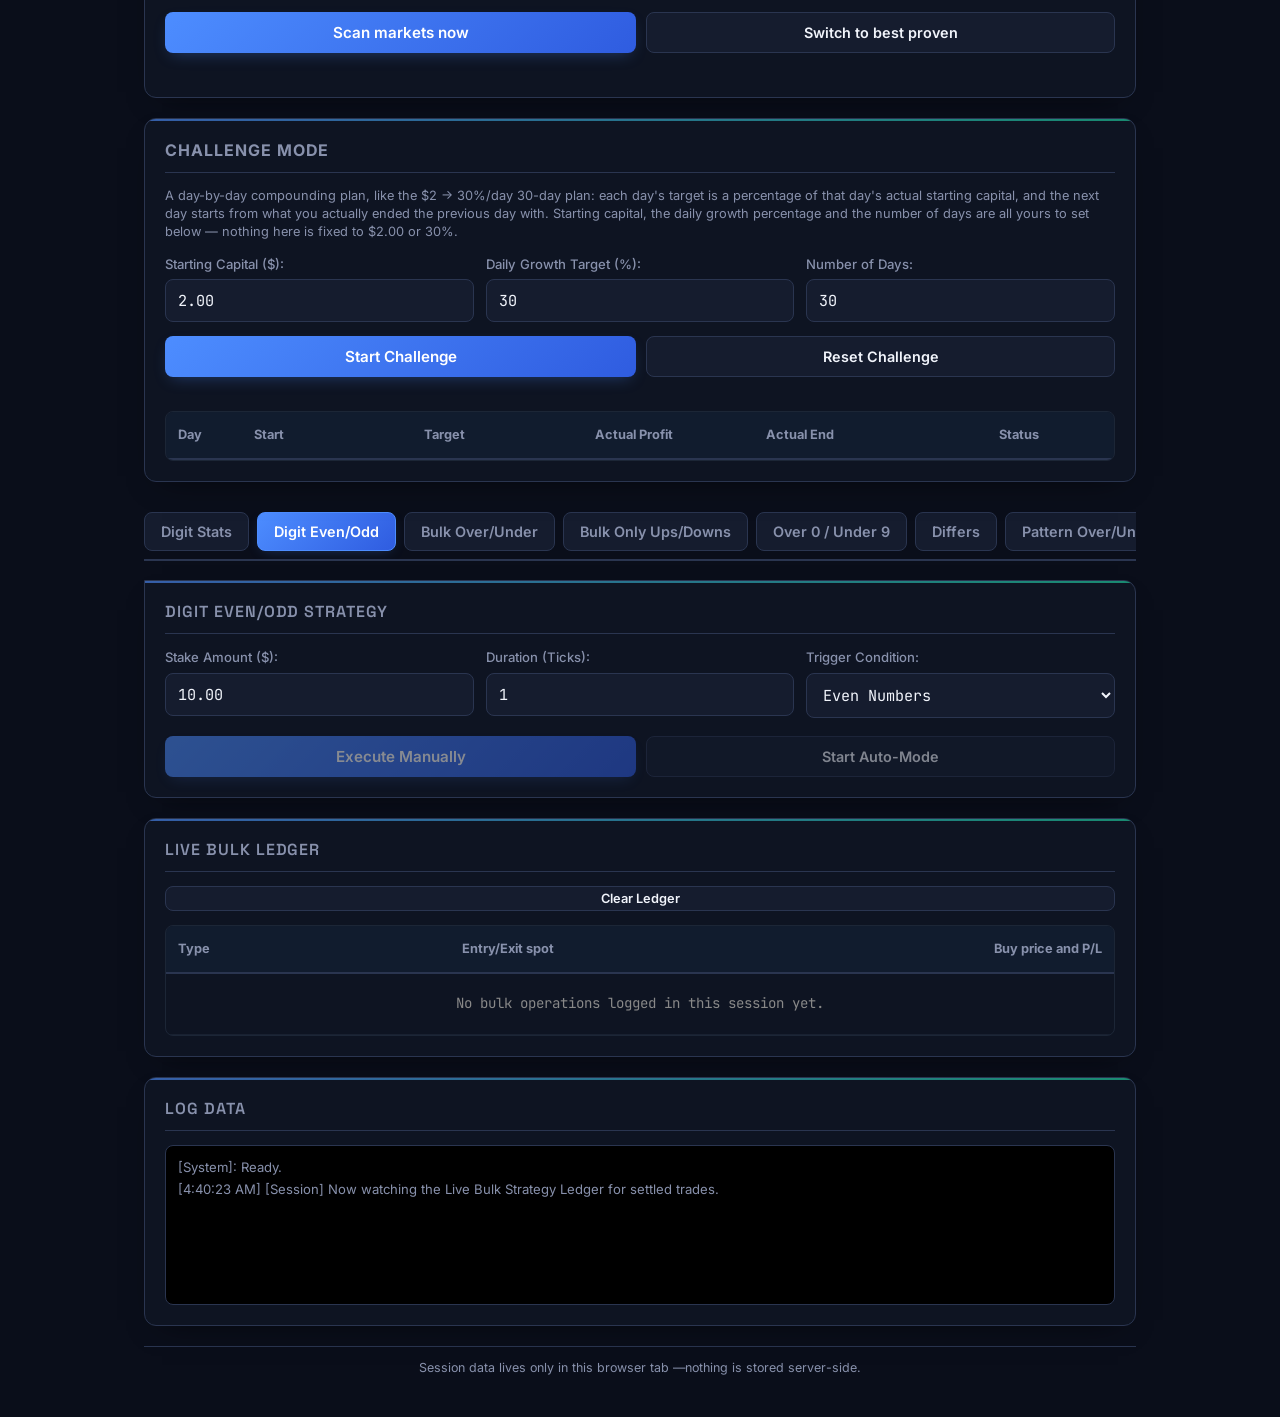
==== commit 9c901760: "Add files via upload" ====
--- a/index.html
+++ b/index.html
@@ -1130,30 +1130,19 @@
             </p>
             <div class="form-row" style="margin-top: 10px;">
                 <div class="form-group" style="flex-direction: row; align-items: center; gap: 8px;">
-                    <input type="checkbox" id="ou-smart-on" style="width: auto;">
-                    <label for="ou-smart-on" style="margin: 0;">Smart decision: choose the single-digit or two-digit trigger by itself</label>
+                    <input type="checkbox" id="ou-auto-on" style="width: auto;">
+                    <label for="ou-auto-on" style="margin: 0;">Full auto decision (same engine as the Even/Odd Martingale)</label>
                 </div>
             </div>
             <p style="font-size: 0.78rem; color: var(--text-secondary); margin-top: 2px;">
-                When on, the two trigger options above are ignored. The bot checks every single digit and every two-digit sequence against up to 5000 recent ticks and the
-                real payouts Deriv quotes for your Over and Under predictions. It only adopts a trigger that is strong on the older data and still positive on newer data it
-                has not seen. If none qualifies, it waits instead of firing. Your Over/Under predictions, stake and duration stay as you set them.
-            </p>
-            <div class="form-row" style="margin-top: 6px;">
-                <div class="form-group" style="flex-direction: row; align-items: center; gap: 8px; flex-wrap: wrap;">
-                    <input type="checkbox" id="ou-smart-fallback" style="width: auto;">
-                    <label for="ou-smart-fallback" style="margin: 0;">If nothing is proven after</label>
-                    <input type="number" id="ou-smart-wait" value="60" min="5" max="5000" step="5" style="width: 78px;">
-                    <label for="ou-smart-fallback" style="margin: 0;">ticks, trade the best single digit anyway (UNPROVEN)</label>
-                </div>
-            </div>
-            <p style="font-size: 0.74rem; color: var(--text-secondary); margin-top: 2px;">
-                Off by default. A proven trigger needs a real edge in the data, and on random digits there usually isn't one, so the bot may wait a long time. Turning this on keeps it
-                trading anyway, but those trades have no measured edge and on average pay the house margin, so use it for pace, not for profit. They are clearly marked UNPROVEN in the log.
-            </p>
-            <div id="ou-smart-panel" class="balance-display" style="display: none; padding: 10px 12px; font-size: 0.82rem; flex-direction: column; align-items: flex-start; gap: 4px; margin-top: 6px;">
-                <strong id="ou-smart-verdict" class="system-msg">WAIT</strong>
-                <span id="ou-smart-detail" style="color: var(--text-secondary); font-size: 0.74rem; line-height: 1.4;"></span>
+                When on, the trigger options above are ignored. Nothing to tune: on every tick it reads the digits for your Over and your Under prediction, replays the last 300 ticks to see
+                whether this market has been following a dependable pattern, and fires your full Over + Under pair on the tick when either prediction shows a clear lean. It then keeps
+                going batch after batch until your Take-Profit / Stop-Loss, the session target, or you press Stop. Your Over/Under digits, stake, duration and pairs per batch stay as you set them.
+                The digits on these markets are random, so a lean it finds is often just noise: watch the numbers in the panel, and set a Stop-Loss.
+            </p>
+            <div id="ou-auto-panel" class="balance-display" style="display: none; padding: 10px 12px; font-size: 0.82rem; flex-direction: column; align-items: flex-start; gap: 4px; margin-top: 6px;">
+                <strong id="ou-auto-verdict" class="system-msg">WAIT</strong>
+                <span id="ou-auto-detail" style="color: var(--text-secondary); font-size: 0.74rem; line-height: 1.4;"></span>
             </div>
             <div class="balance-display" id="ou-pattern-status" style="display: none; padding: 10px 12px; font-size: 0.85rem; justify-content: space-between; margin-top: 6px;">
                 <span>Watching digits: <strong id="ou-pattern-digit-history">-- --</strong></span>
@@ -1337,6 +1326,14 @@
                     <input type="number" id="hg-min-profit" value="500" min="20" step="10">
                     <label id="hg-auto-pct-row" class="hg-auto-row">
                         <input type="checkbox" id="hg-auto-pct" style="width: auto;"> Auto from my target (session / challenge)
+                    </label>
+                    <label id="hg-auto-steps-row" class="hg-auto-row">Split the target into
+                        <select id="hg-auto-steps" style="width: auto;" title="Each run only has to earn the next milestone, so the % needed per leg is lower">
+                            <option value="1">1 step (all at once)</option>
+                            <option value="2" selected>2 milestones</option>
+                            <option value="3">3 milestones</option>
+                            <option value="4">4 milestones</option>
+                        </select>
                     </label>
                     <p id="hg-auto-pct-note" class="hg-auto-note"></p></div>
                 <div id="hg-vanilla-pick" class="form-row" style="display:none;">
@@ -1518,6 +1515,16 @@
                         <div class="form-group"><label>Re-scan every (min):</label><input type="number" id="hx-interval" value="3" min="1" max="30" step="1"></div>
                         <div class="form-group"><label>Max auto runs:</label><input type="number" id="hx-max" value="10" min="1" max="200" step="1"></div>
                     </div>
+                    <div class="form-row">
+                        <div class="form-group"><label>Daily target ($, 0 = off):</label><input type="number" id="hx-target" value="4" min="0" step="0.5"></div>
+                        <div class="form-group"><label>Stop for the day if down ($, 0 = off):</label><input type="number" id="hx-dayloss" value="4" min="0" step="0.5"></div>
+                    </div>
+                    <label class="hg-auto-row"><input type="checkbox" id="hx-fallback" style="width: auto;"> If nothing is proven, let it decide by itself</label>
+                    <div class="form-row">
+                        <div class="form-group"><label>Max own-decision runs per day:</label><input type="number" id="hx-fb-max" value="3" min="1" max="50" step="1"></div>
+                    </div>
+                    <p class="hg-auto-note">With a daily target it checks every strategy and sizes each one's profit % to what is left of the target. Own decision trades the best available setup when nothing passes the proof test: it has no proven edge, so expect it to cost a little over time. The same stake is used every run (never raised after a loss), and the day's loss limit applies. The limit is checked between runs, so a run can end slightly past it.</p>
+                    <p id="hx-target-line" class="hg-auto-note"></p>
                     <div id="hx-verdict" class="system-msg" style="font-size:0.84rem;font-weight:600;margin-top:8px;">No scan yet</div>
                     <div id="hx-detail" style="font-size:0.74rem;color:var(--text-secondary);line-height:1.4;margin:3px 0 6px;"></div>
                     <div id="hx-table" style="overflow-x:auto;"></div>
